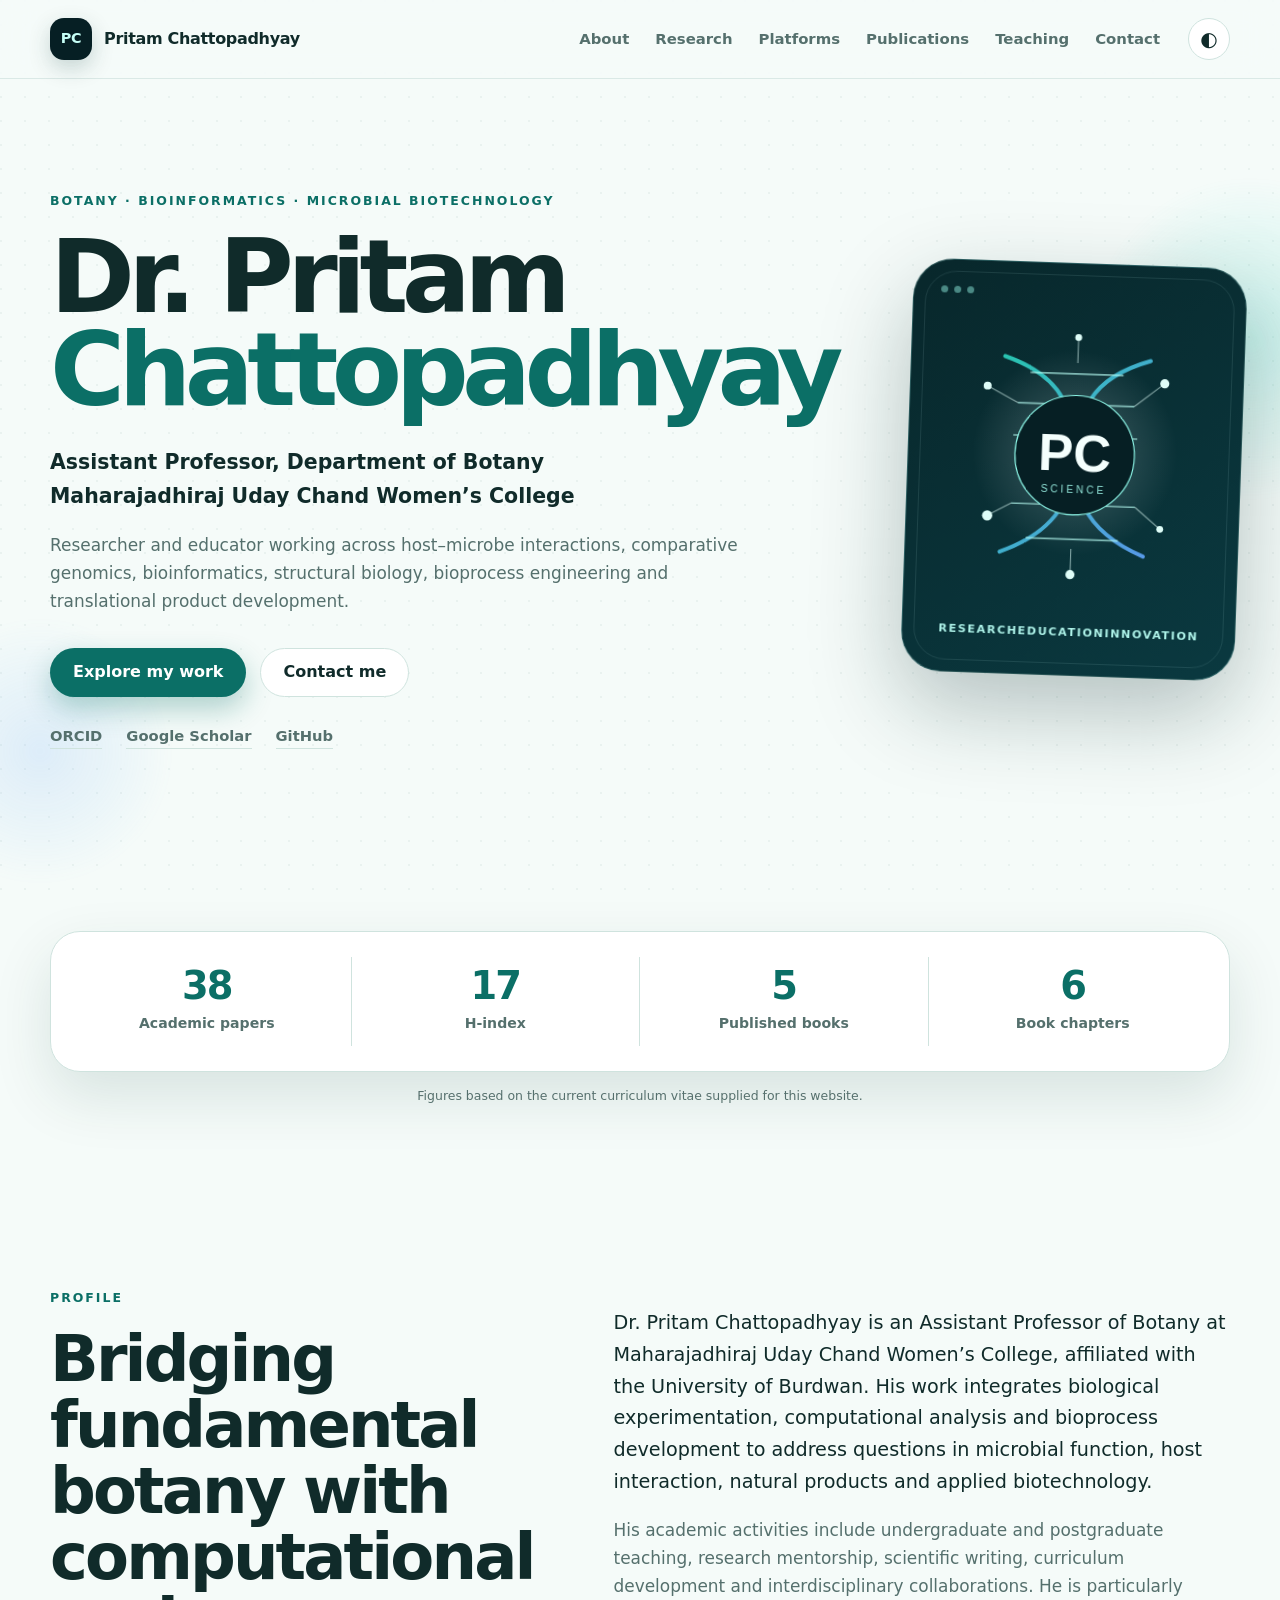
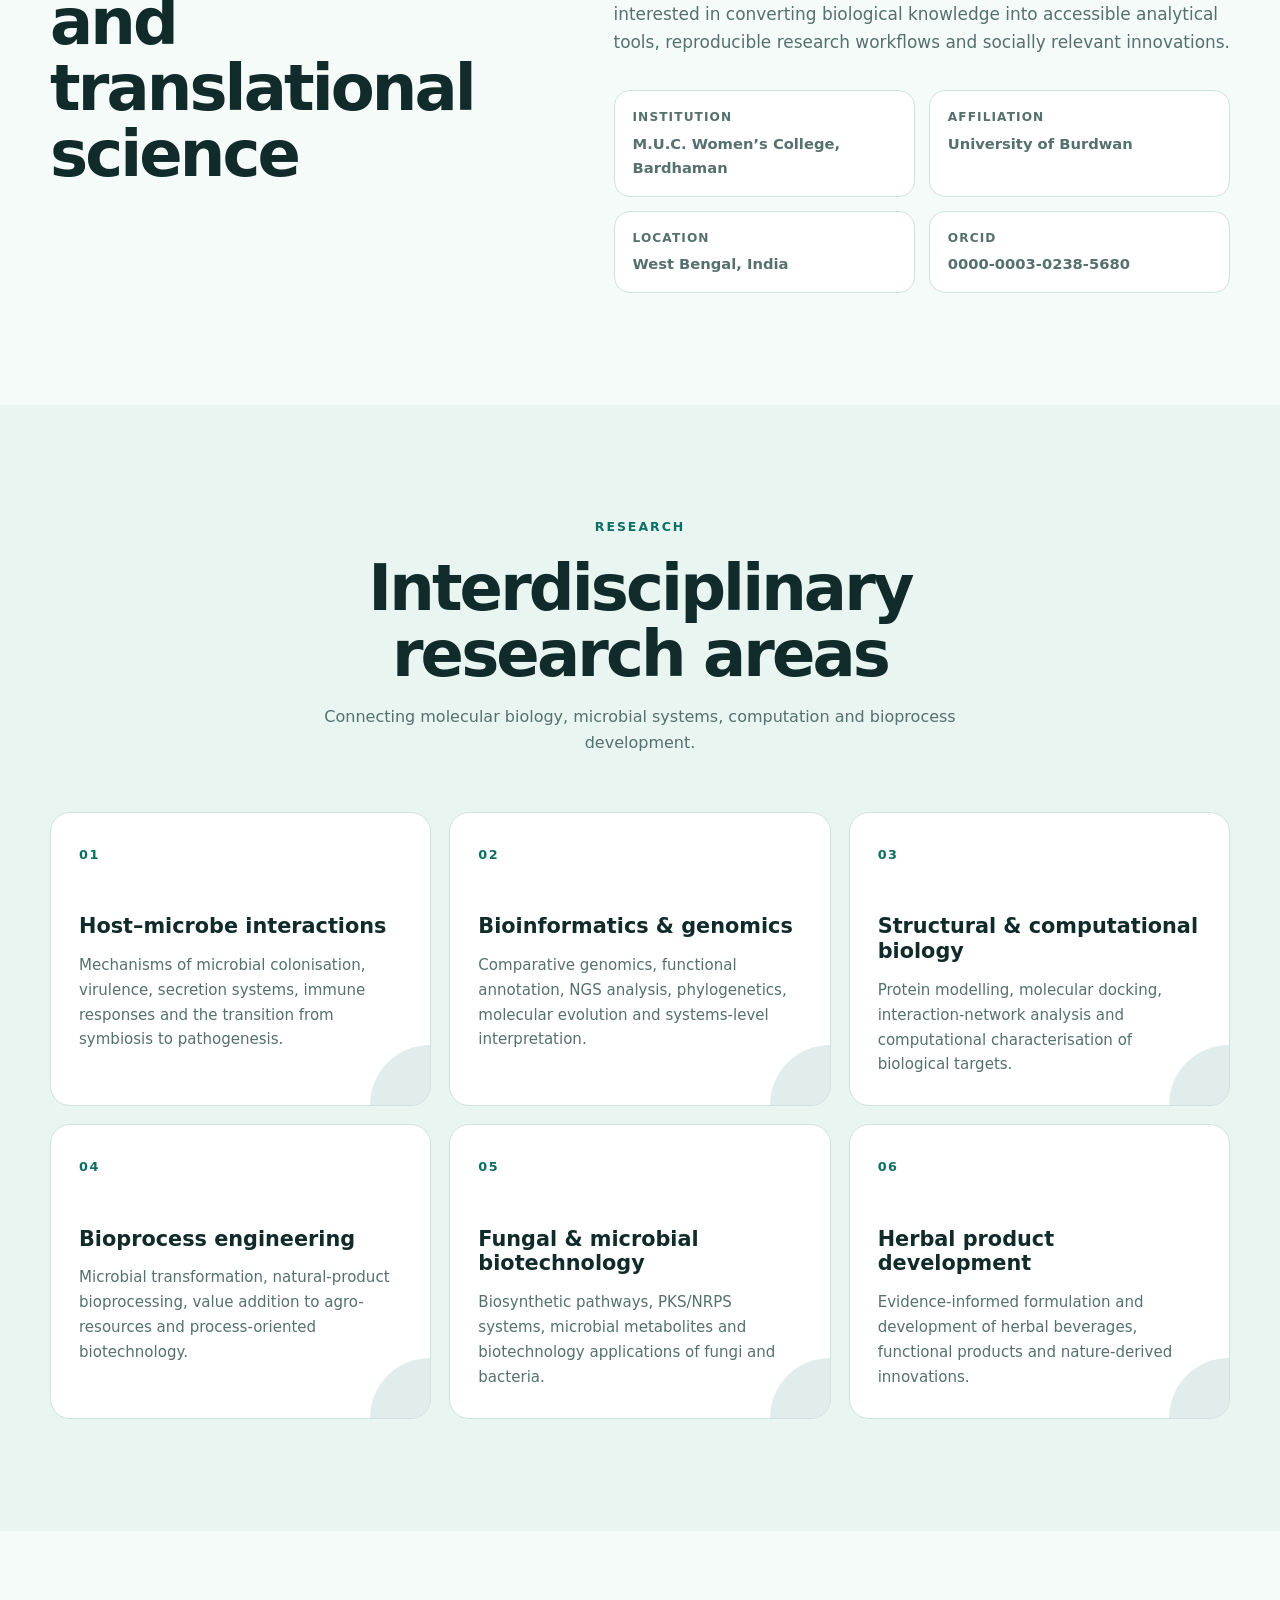
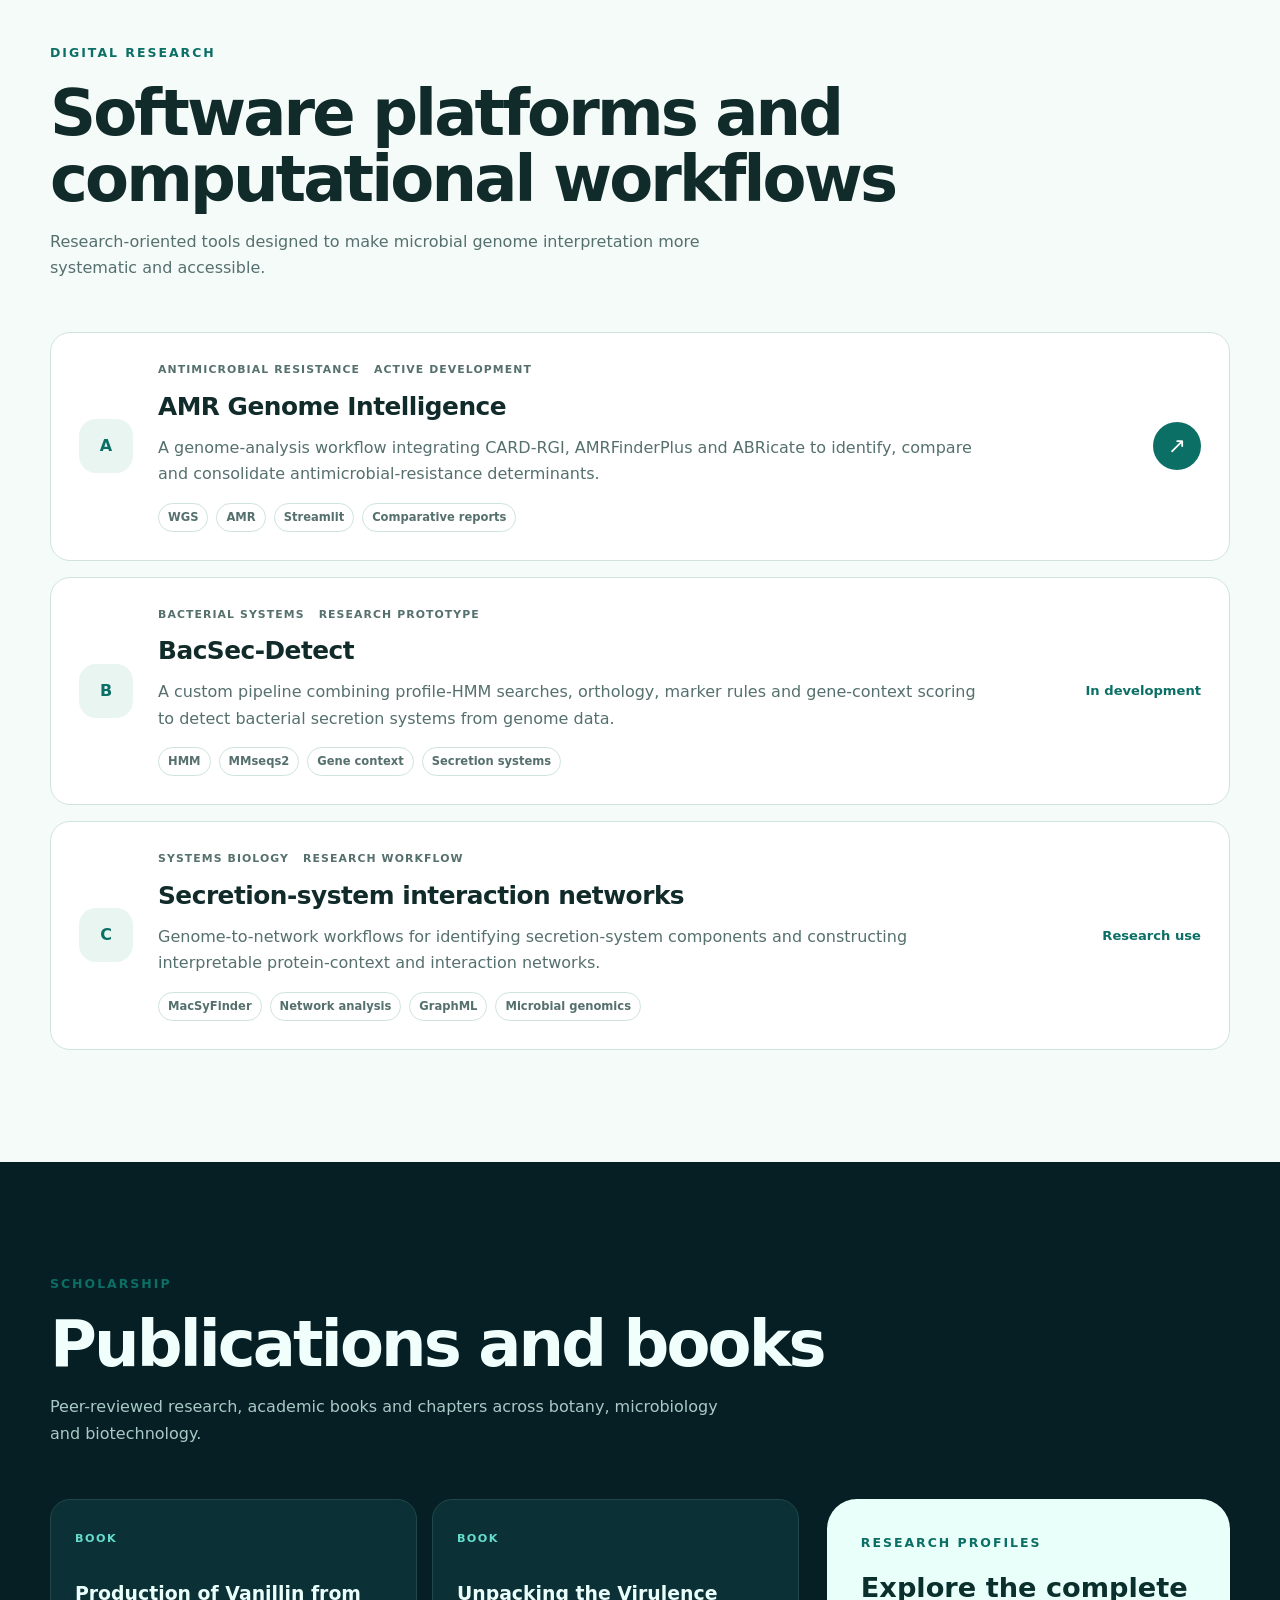
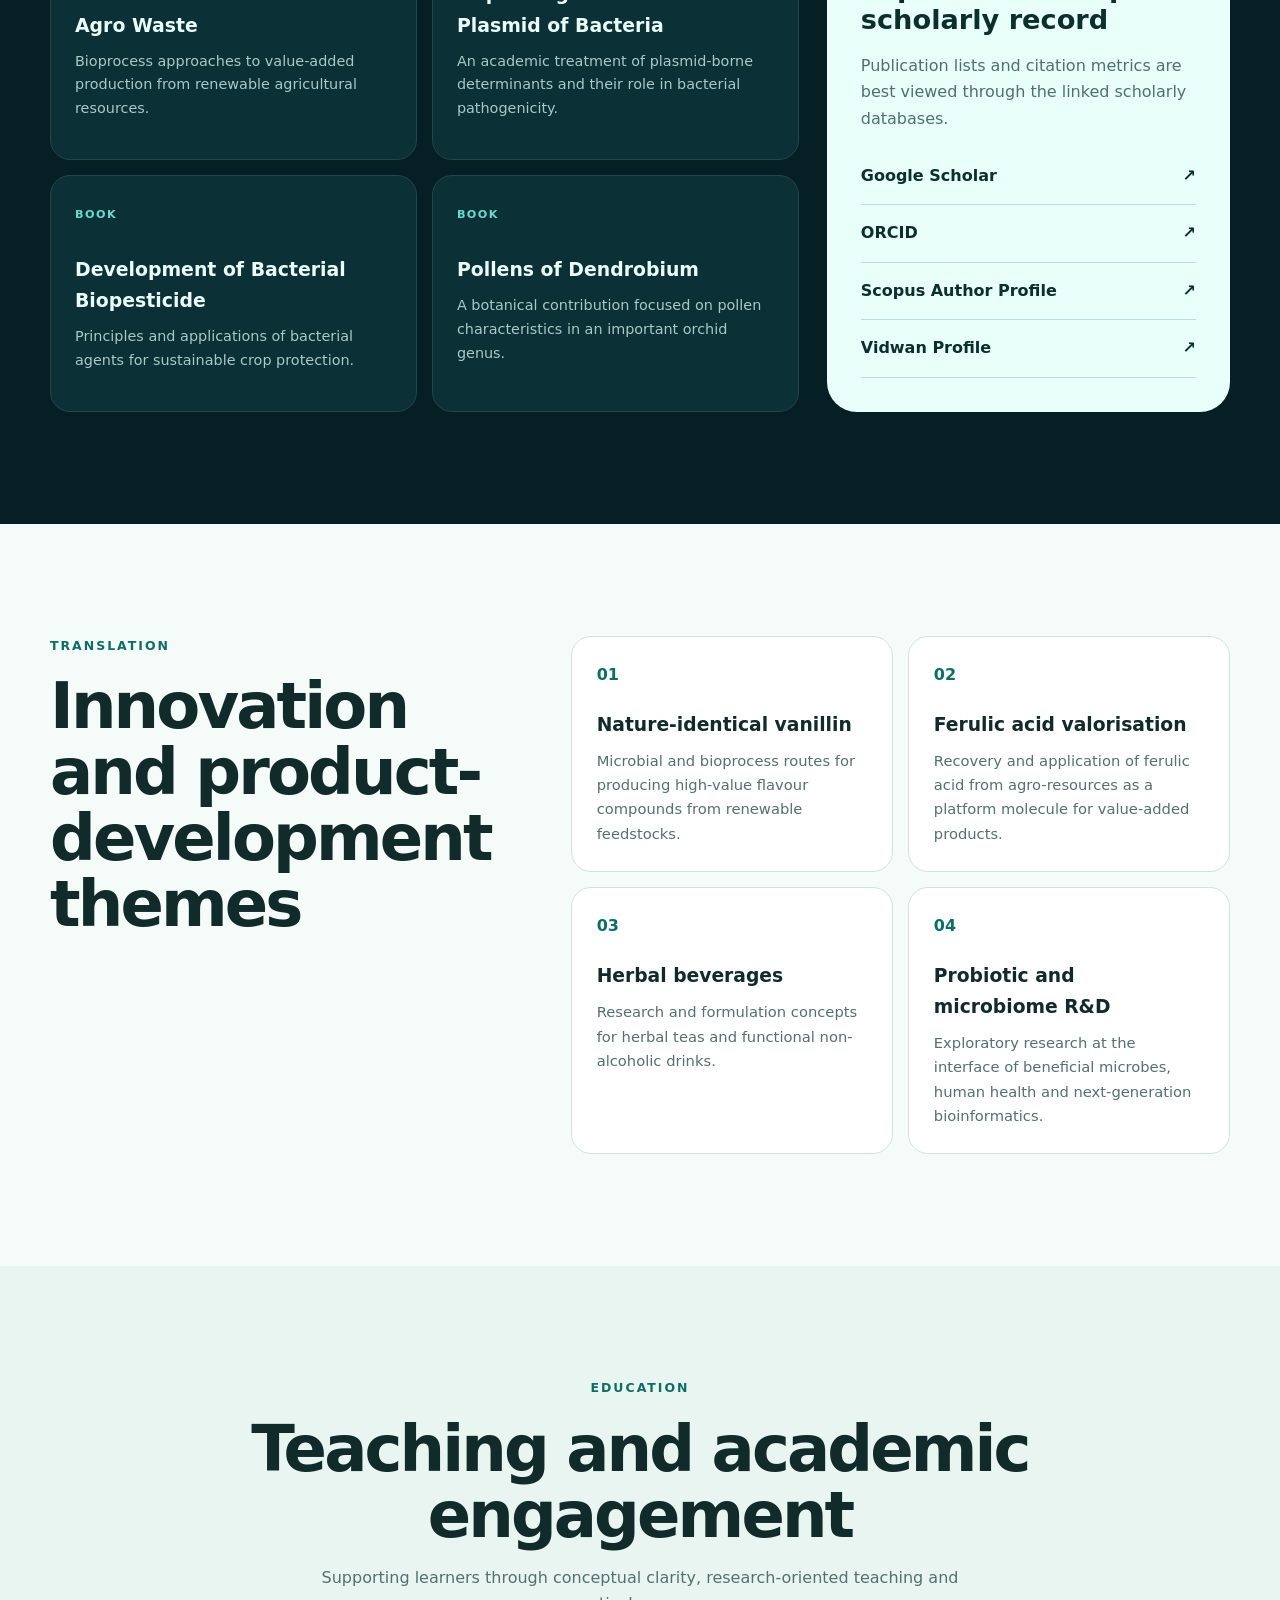
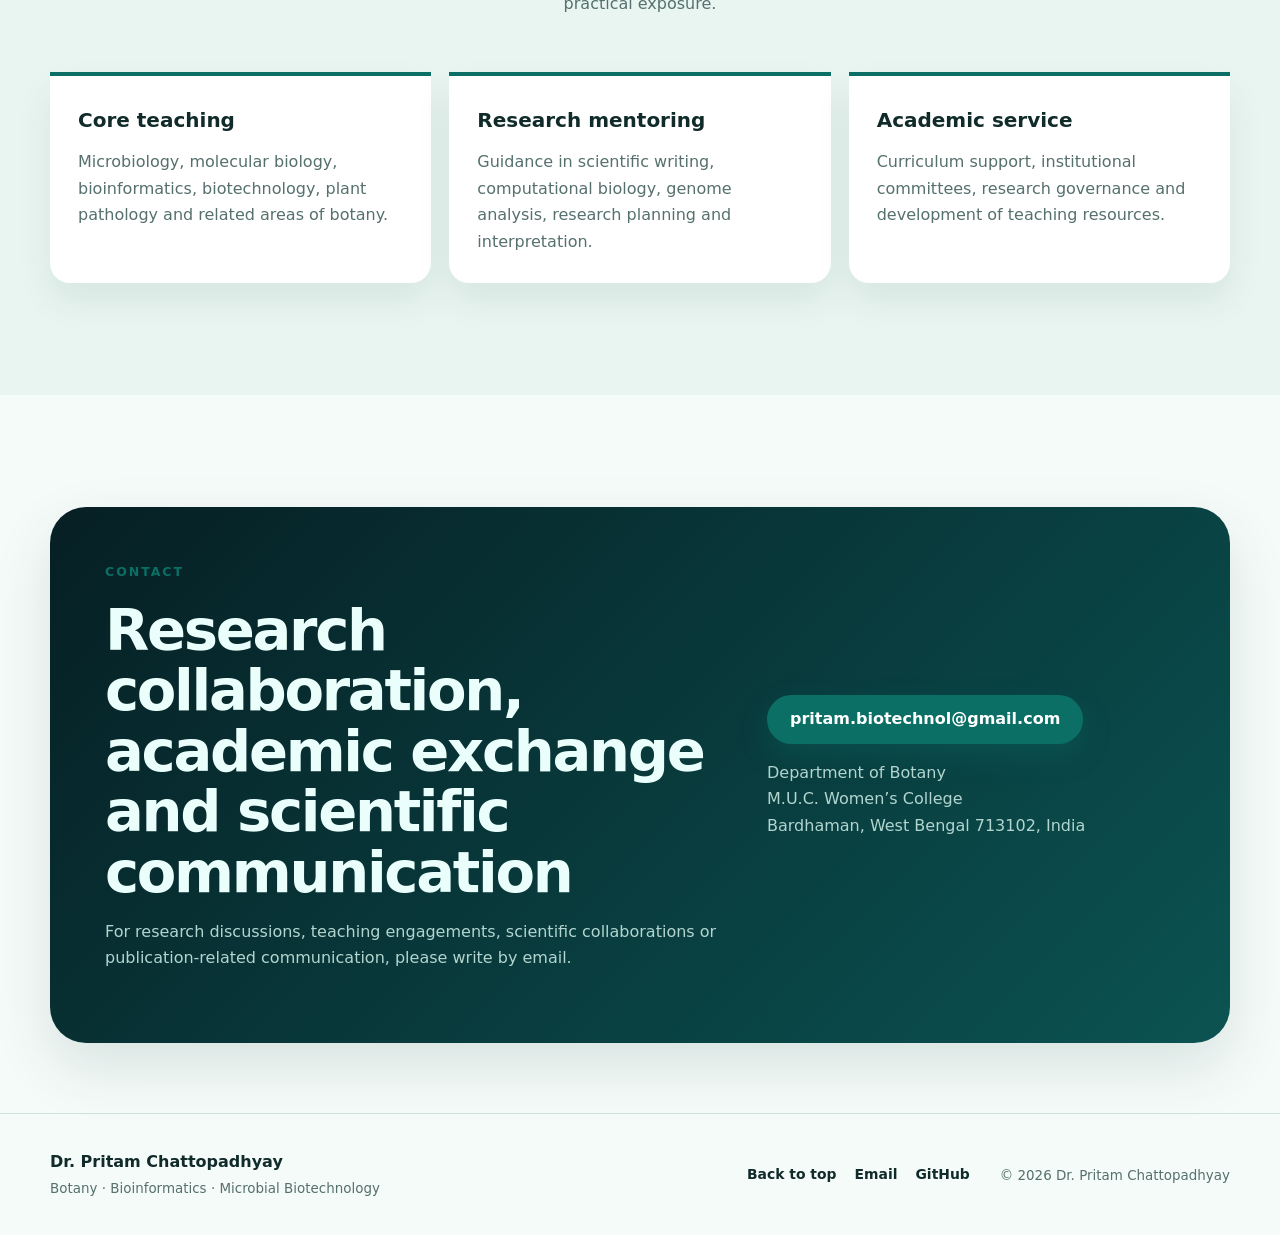
==== index.html @ 8f5eaab5 "Publish personal academic website" ====
<!DOCTYPE html>
<html lang="en">
<head>
  <meta charset="UTF-8">
  <meta name="viewport" content="width=device-width, initial-scale=1.0">
  <meta name="theme-color" content="#0b3d3a">
  <meta name="description" content="Academic portfolio of Dr. Pritam Chattopadhyay, Assistant Professor of Botany, researcher in bioinformatics, microbial biotechnology, host–microbe interactions and bioprocess development.">
  <meta name="keywords" content="Pritam Chattopadhyay, Botany, Bioinformatics, Microbial Biotechnology, Host Microbe Interaction, Bioprocess Engineering, MUC Women's College, University of Burdwan">
  <meta name="author" content="Dr. Pritam Chattopadhyay">
  <meta property="og:title" content="Dr. Pritam Chattopadhyay | Academic Portfolio">
  <meta property="og:description" content="Research, publications, teaching, software platforms and translational innovation.">
  <meta property="og:type" content="website">
  <meta property="og:url" content="https://pritamy2k.github.io/Chattopadhyay.github.io/">
  <meta property="og:image" content="https://pritamy2k.github.io/Chattopadhyay.github.io/assets/social-preview.svg">
  <meta name="twitter:card" content="summary_large_image">
  <link rel="canonical" href="https://pritamy2k.github.io/Chattopadhyay.github.io/">
  <link rel="icon" href="assets/favicon.svg" type="image/svg+xml">
  <link rel="manifest" href="site.webmanifest">
  <link rel="stylesheet" href="assets/style.css">
  <title>Dr. Pritam Chattopadhyay | Academic Portfolio</title>

  <script type="application/ld+json">
  {
    "@context": "https://schema.org",
    "@type": "Person",
    "name": "Dr. Pritam Chattopadhyay",
    "jobTitle": "Assistant Professor of Botany",
    "affiliation": {
      "@type": "CollegeOrUniversity",
      "name": "Maharajadhiraj Uday Chand Women's College",
      "address": {
        "@type": "PostalAddress",
        "addressLocality": "Bardhaman",
        "addressRegion": "West Bengal",
        "postalCode": "713102",
        "addressCountry": "IN"
      }
    },
    "email": "mailto:pritam.biotechnol@gmail.com",
    "url": "https://pritamy2k.github.io/Chattopadhyay.github.io/",
    "sameAs": [
      "https://orcid.org/0000-0003-0238-5680",
      "https://scholar.google.com/citations?user=QbffhDwAAAAJ",
      "https://github.com/PritamY2K"
    ],
    "knowsAbout": [
      "Bioinformatics",
      "Microbial biotechnology",
      "Host–microbe interactions",
      "Bioprocess engineering",
      "Comparative genomics",
      "Structural biology",
      "Herbal product development"
    ]
  }
  </script>
</head>
<body>
  <a class="skip-link" href="#main-content">Skip to content</a>

  <header class="site-header" id="top">
    <div class="container nav-wrap">
      <a class="brand" href="#top" aria-label="Home">
        <span class="brand-mark" aria-hidden="true">PC</span>
        <span class="brand-text">Pritam Chattopadhyay</span>
      </a>

      <button class="menu-toggle" type="button" aria-label="Open navigation" aria-expanded="false" aria-controls="primary-nav">
        <span></span><span></span><span></span>
      </button>

      <nav id="primary-nav" class="primary-nav" aria-label="Primary navigation">
        <a href="#about">About</a>
        <a href="#research">Research</a>
        <a href="#platforms">Platforms</a>
        <a href="#publications">Publications</a>
        <a href="#teaching">Teaching</a>
        <a href="#contact">Contact</a>
      </nav>

      <button class="theme-toggle" type="button" aria-label="Switch colour theme" title="Switch colour theme">
        <span aria-hidden="true">◐</span>
      </button>
    </div>
  </header>

  <main id="main-content">
    <section class="hero section">
      <div class="hero-orb orb-one" aria-hidden="true"></div>
      <div class="hero-orb orb-two" aria-hidden="true"></div>
      <div class="container hero-grid">
        <div class="hero-copy reveal">
          <p class="eyebrow">Botany · Bioinformatics · Microbial Biotechnology</p>
          <h1>Dr. Pritam<br><span>Chattopadhyay</span></h1>
          <p class="hero-role">Assistant Professor, Department of Botany<br>Maharajadhiraj Uday Chand Women’s College</p>
          <p class="hero-summary">Researcher and educator working across host–microbe interactions, comparative genomics, bioinformatics, structural biology, bioprocess engineering and translational product development.</p>
          <div class="hero-actions">
            <a class="button button-primary" href="#research">Explore my work</a>
            <a class="button button-secondary" href="mailto:pritam.biotechnol@gmail.com">Contact me</a>
          </div>
          <div class="profile-links" aria-label="Professional profiles">
            <a href="https://orcid.org/0000-0003-0238-5680" target="_blank" rel="noopener noreferrer">ORCID</a>
            <a href="https://scholar.google.com/citations?user=QbffhDwAAAAJ" target="_blank" rel="noopener noreferrer">Google Scholar</a>
            <a href="https://github.com/PritamY2K" target="_blank" rel="noopener noreferrer">GitHub</a>
          </div>
        </div>

        <div class="hero-visual reveal" aria-label="Scientific profile illustration">
          <div class="portrait-card">
            <div class="portrait-topline"><span></span><span></span><span></span></div>
            <svg class="science-portrait" viewBox="0 0 520 560" role="img" aria-labelledby="portrait-title portrait-desc">
              <title id="portrait-title">PC scientific monogram</title>
              <desc id="portrait-desc">An abstract DNA and network illustration surrounding the initials PC.</desc>
              <defs>
                <linearGradient id="g1" x1="0" y1="0" x2="1" y2="1">
                  <stop offset="0%" stop-color="#2dd4bf"/>
                  <stop offset="100%" stop-color="#60a5fa"/>
                </linearGradient>
                <radialGradient id="g2">
                  <stop offset="0%" stop-color="#ffffff" stop-opacity="0.24"/>
                  <stop offset="100%" stop-color="#ffffff" stop-opacity="0"/>
                </radialGradient>
              </defs>
              <circle cx="260" cy="260" r="180" fill="url(#g2)"/>
              <g fill="none" stroke="url(#g1)" stroke-width="7" stroke-linecap="round" opacity="0.9">
                <path d="M132 94 C360 166 154 346 386 438"/>
                <path d="M388 94 C160 166 366 346 134 438"/>
              </g>
              <g stroke="#b9fff5" stroke-width="3" opacity="0.65">
                <line x1="178" y1="121" x2="341" y2="121"/>
                <line x1="157" y1="175" x2="362" y2="175"/>
                <line x1="151" y1="232" x2="369" y2="232"/>
                <line x1="164" y1="292" x2="356" y2="292"/>
                <line x1="151" y1="352" x2="369" y2="352"/>
                <line x1="179" y1="412" x2="341" y2="412"/>
              </g>
              <g fill="#dffdf8">
                <circle cx="103" cy="147" r="7"/><circle cx="414" cy="133" r="8"/>
                <circle cx="110" cy="375" r="9"/><circle cx="414" cy="389" r="6"/>
                <circle cx="260" cy="57" r="6"/><circle cx="259" cy="474" r="8"/>
              </g>
              <g stroke="#dffdf8" stroke-width="2" opacity="0.55">
                <line x1="103" y1="147" x2="157" y2="175"/><line x1="414" y1="133" x2="362" y2="175"/>
                <line x1="110" y1="375" x2="151" y2="352"/><line x1="414" y1="389" x2="369" y2="352"/>
                <line x1="260" y1="57" x2="260" y2="102"/><line x1="259" y1="474" x2="259" y2="429"/>
              </g>
              <circle cx="260" cy="264" r="105" fill="#061f24" stroke="#8df7e8" stroke-width="2"/>
              <text x="260" y="291" text-anchor="middle" fill="#f4fffd" font-size="92" font-weight="800" font-family="Arial, sans-serif">PC</text>
              <text x="260" y="331" text-anchor="middle" fill="#95e9dd" font-size="18" letter-spacing="5" font-family="Arial, sans-serif">SCIENCE</text>
            </svg>
            <div class="portrait-caption">
              <span>Research</span><span>Education</span><span>Innovation</span>
            </div>
          </div>
        </div>
      </div>
    </section>

    <section class="metrics section-compact" aria-label="Academic metrics">
      <div class="container metrics-grid reveal">
        <article><strong>38</strong><span>Academic papers</span></article>
        <article><strong>17</strong><span>H-index</span></article>
        <article><strong>5</strong><span>Published books</span></article>
        <article><strong>6</strong><span>Book chapters</span></article>
      </div>
      <p class="metrics-note">Figures based on the current curriculum vitae supplied for this website.</p>
    </section>

    <section id="about" class="section">
      <div class="container split-layout">
        <div class="section-heading reveal">
          <p class="eyebrow">Profile</p>
          <h2>Bridging fundamental botany with computational and translational science</h2>
        </div>
        <div class="prose reveal">
          <p>Dr. Pritam Chattopadhyay is an Assistant Professor of Botany at Maharajadhiraj Uday Chand Women’s College, affiliated with the University of Burdwan. His work integrates biological experimentation, computational analysis and bioprocess development to address questions in microbial function, host interaction, natural products and applied biotechnology.</p>
          <p>His academic activities include undergraduate and postgraduate teaching, research mentorship, scientific writing, curriculum development and interdisciplinary collaborations. He is particularly interested in converting biological knowledge into accessible analytical tools, reproducible research workflows and socially relevant innovations.</p>
          <div class="identity-list">
            <div><span>Institution</span><strong>M.U.C. Women’s College, Bardhaman</strong></div>
            <div><span>Affiliation</span><strong>University of Burdwan</strong></div>
            <div><span>Location</span><strong>West Bengal, India</strong></div>
            <div><span>ORCID</span><strong>0000-0003-0238-5680</strong></div>
          </div>
        </div>
      </div>
    </section>

    <section id="research" class="section section-tinted">
      <div class="container">
        <div class="section-heading centered reveal">
          <p class="eyebrow">Research</p>
          <h2>Interdisciplinary research areas</h2>
          <p>Connecting molecular biology, microbial systems, computation and bioprocess development.</p>
        </div>
        <div class="card-grid research-grid">
          <article class="feature-card reveal">
            <span class="card-number">01</span>
            <h3>Host–microbe interactions</h3>
            <p>Mechanisms of microbial colonisation, virulence, secretion systems, immune responses and the transition from symbiosis to pathogenesis.</p>
          </article>
          <article class="feature-card reveal">
            <span class="card-number">02</span>
            <h3>Bioinformatics & genomics</h3>
            <p>Comparative genomics, functional annotation, NGS analysis, phylogenetics, molecular evolution and systems-level interpretation.</p>
          </article>
          <article class="feature-card reveal">
            <span class="card-number">03</span>
            <h3>Structural & computational biology</h3>
            <p>Protein modelling, molecular docking, interaction-network analysis and computational characterisation of biological targets.</p>
          </article>
          <article class="feature-card reveal">
            <span class="card-number">04</span>
            <h3>Bioprocess engineering</h3>
            <p>Microbial transformation, natural-product bioprocessing, value addition to agro-resources and process-oriented biotechnology.</p>
          </article>
          <article class="feature-card reveal">
            <span class="card-number">05</span>
            <h3>Fungal & microbial biotechnology</h3>
            <p>Biosynthetic pathways, PKS/NRPS systems, microbial metabolites and biotechnology applications of fungi and bacteria.</p>
          </article>
          <article class="feature-card reveal">
            <span class="card-number">06</span>
            <h3>Herbal product development</h3>
            <p>Evidence-informed formulation and development of herbal beverages, functional products and nature-derived innovations.</p>
          </article>
        </div>
      </div>
    </section>

    <section id="platforms" class="section">
      <div class="container">
        <div class="section-heading reveal">
          <p class="eyebrow">Digital research</p>
          <h2>Software platforms and computational workflows</h2>
          <p>Research-oriented tools designed to make microbial genome interpretation more systematic and accessible.</p>
        </div>
        <div class="project-list">
          <article class="project-card reveal">
            <div class="project-index">A</div>
            <div>
              <div class="project-meta"><span>Antimicrobial resistance</span><span>Active development</span></div>
              <h3>AMR Genome Intelligence</h3>
              <p>A genome-analysis workflow integrating CARD-RGI, AMRFinderPlus and ABRicate to identify, compare and consolidate antimicrobial-resistance determinants.</p>
              <div class="tag-row"><span>WGS</span><span>AMR</span><span>Streamlit</span><span>Comparative reports</span></div>
            </div>
            <a class="project-link" href="https://github.com/PritamY2K/AMR_Genome_Intelligence_App" target="_blank" rel="noopener noreferrer" aria-label="View AMR Genome Intelligence on GitHub">↗</a>
          </article>
          <article class="project-card reveal">
            <div class="project-index">B</div>
            <div>
              <div class="project-meta"><span>Bacterial systems</span><span>Research prototype</span></div>
              <h3>BacSec-Detect</h3>
              <p>A custom pipeline combining profile-HMM searches, orthology, marker rules and gene-context scoring to detect bacterial secretion systems from genome data.</p>
              <div class="tag-row"><span>HMM</span><span>MMseqs2</span><span>Gene context</span><span>Secretion systems</span></div>
            </div>
            <span class="project-status">In development</span>
          </article>
          <article class="project-card reveal">
            <div class="project-index">C</div>
            <div>
              <div class="project-meta"><span>Systems biology</span><span>Research workflow</span></div>
              <h3>Secretion-system interaction networks</h3>
              <p>Genome-to-network workflows for identifying secretion-system components and constructing interpretable protein-context and interaction networks.</p>
              <div class="tag-row"><span>MacSyFinder</span><span>Network analysis</span><span>GraphML</span><span>Microbial genomics</span></div>
            </div>
            <span class="project-status">Research use</span>
          </article>
        </div>
      </div>
    </section>

    <section id="publications" class="section section-dark">
      <div class="container">
        <div class="section-heading light reveal">
          <p class="eyebrow">Scholarship</p>
          <h2>Publications and books</h2>
          <p>Peer-reviewed research, academic books and chapters across botany, microbiology and biotechnology.</p>
        </div>
        <div class="publication-layout">
          <div class="book-list reveal">
            <article>
              <span>Book</span>
              <h3>Production of Vanillin from Agro Waste</h3>
              <p>Bioprocess approaches to value-added production from renewable agricultural resources.</p>
            </article>
            <article>
              <span>Book</span>
              <h3>Unpacking the Virulence Plasmid of Bacteria</h3>
              <p>An academic treatment of plasmid-borne determinants and their role in bacterial pathogenicity.</p>
            </article>
            <article>
              <span>Book</span>
              <h3>Development of Bacterial Biopesticide</h3>
              <p>Principles and applications of bacterial agents for sustainable crop protection.</p>
            </article>
            <article>
              <span>Book</span>
              <h3>Pollens of Dendrobium</h3>
              <p>A botanical contribution focused on pollen characteristics in an important orchid genus.</p>
            </article>
          </div>
          <aside class="scholar-panel reveal">
            <p class="eyebrow">Research profiles</p>
            <h3>Explore the complete scholarly record</h3>
            <p>Publication lists and citation metrics are best viewed through the linked scholarly databases.</p>
            <a href="https://scholar.google.com/citations?user=QbffhDwAAAAJ" target="_blank" rel="noopener noreferrer">Google Scholar <span>↗</span></a>
            <a href="https://orcid.org/0000-0003-0238-5680" target="_blank" rel="noopener noreferrer">ORCID <span>↗</span></a>
            <a href="https://www.scopus.com/authid/detail.uri?authorId=24823937000" target="_blank" rel="noopener noreferrer">Scopus Author Profile <span>↗</span></a>
            <a href="https://vidwan.inflibnet.ac.in/profile/196600" target="_blank" rel="noopener noreferrer">Vidwan Profile <span>↗</span></a>
          </aside>
        </div>
      </div>
    </section>

    <section id="innovation" class="section">
      <div class="container split-layout">
        <div class="section-heading reveal">
          <p class="eyebrow">Translation</p>
          <h2>Innovation and product-development themes</h2>
        </div>
        <div class="innovation-grid reveal">
          <article><span>01</span><h3>Nature-identical vanillin</h3><p>Microbial and bioprocess routes for producing high-value flavour compounds from renewable feedstocks.</p></article>
          <article><span>02</span><h3>Ferulic acid valorisation</h3><p>Recovery and application of ferulic acid from agro-resources as a platform molecule for value-added products.</p></article>
          <article><span>03</span><h3>Herbal beverages</h3><p>Research and formulation concepts for herbal teas and functional non-alcoholic drinks.</p></article>
          <article><span>04</span><h3>Probiotic and microbiome R&D</h3><p>Exploratory research at the interface of beneficial microbes, human health and next-generation bioinformatics.</p></article>
        </div>
      </div>
    </section>

    <section id="teaching" class="section section-tinted">
      <div class="container">
        <div class="section-heading centered reveal">
          <p class="eyebrow">Education</p>
          <h2>Teaching and academic engagement</h2>
          <p>Supporting learners through conceptual clarity, research-oriented teaching and practical exposure.</p>
        </div>
        <div class="teaching-grid">
          <article class="teaching-card reveal"><h3>Core teaching</h3><p>Microbiology, molecular biology, bioinformatics, biotechnology, plant pathology and related areas of botany.</p></article>
          <article class="teaching-card reveal"><h3>Research mentoring</h3><p>Guidance in scientific writing, computational biology, genome analysis, research planning and interpretation.</p></article>
          <article class="teaching-card reveal"><h3>Academic service</h3><p>Curriculum support, institutional committees, research governance and development of teaching resources.</p></article>
        </div>
      </div>
    </section>

    <section id="contact" class="section contact-section">
      <div class="container contact-card reveal">
        <div>
          <p class="eyebrow">Contact</p>
          <h2>Research collaboration, academic exchange and scientific communication</h2>
          <p>For research discussions, teaching engagements, scientific collaborations or publication-related communication, please write by email.</p>
        </div>
        <div class="contact-actions">
          <a class="button button-primary" href="mailto:pritam.biotechnol@gmail.com">pritam.biotechnol@gmail.com</a>
          <p>Department of Botany<br>M.U.C. Women’s College<br>Bardhaman, West Bengal 713102, India</p>
        </div>
      </div>
    </section>
  </main>

  <footer class="site-footer">
    <div class="container footer-grid">
      <div>
        <strong>Dr. Pritam Chattopadhyay</strong>
        <p>Botany · Bioinformatics · Microbial Biotechnology</p>
      </div>
      <div class="footer-links">
        <a href="#top">Back to top</a>
        <a href="mailto:pritam.biotechnol@gmail.com">Email</a>
        <a href="https://github.com/PritamY2K" target="_blank" rel="noopener noreferrer">GitHub</a>
      </div>
      <p class="copyright">© <span id="current-year"></span> Dr. Pritam Chattopadhyay</p>
    </div>
  </footer>

  <noscript><p class="noscript">This website works without JavaScript, but navigation and theme controls are enhanced when JavaScript is enabled.</p></noscript>
  <script src="assets/script.js" defer></script>
</body>
</html>
---- assets/style.css ----
:root {
  --bg: #f5fbf9;
  --surface: #ffffff;
  --surface-2: #e9f5f1;
  --ink: #102b2a;
  --muted: #55706d;
  --line: #cfe3de;
  --primary: #0b6f66;
  --primary-dark: #064a45;
  --accent: #1e79a8;
  --dark: #061f24;
  --dark-2: #0b3036;
  --light-ink: #eafffb;
  --shadow: 0 24px 60px rgba(6, 55, 53, 0.12);
  --radius-lg: 30px;
  --radius-md: 20px;
  --container: 1180px;
}

[data-theme="dark"] {
  --bg: #07191c;
  --surface: #0c2427;
  --surface-2: #103034;
  --ink: #e9fffb;
  --muted: #a9c7c2;
  --line: #21484a;
  --primary: #55d7c7;
  --primary-dark: #8feade;
  --accent: #6bb6e1;
  --shadow: 0 24px 60px rgba(0, 0, 0, 0.3);
}

* { box-sizing: border-box; }
html { scroll-behavior: smooth; scroll-padding-top: 90px; }
body {
  margin: 0;
  background: var(--bg);
  color: var(--ink);
  font-family: Inter, ui-sans-serif, system-ui, -apple-system, BlinkMacSystemFont, "Segoe UI", sans-serif;
  line-height: 1.65;
  overflow-x: hidden;
}
body::before {
  content: "";
  position: fixed;
  inset: 0;
  pointer-events: none;
  opacity: 0.45;
  background-image: radial-gradient(circle at 1px 1px, rgba(34, 92, 87, 0.12) 1px, transparent 0);
  background-size: 24px 24px;
  z-index: -2;
}
img, svg { max-width: 100%; display: block; }
a { color: inherit; text-decoration: none; }
button, input, textarea { font: inherit; }
.container { width: min(calc(100% - 40px), var(--container)); margin-inline: auto; }
.section { padding: 112px 0; position: relative; }
.section-compact { padding: 30px 0 70px; }
.section-tinted { background: var(--surface-2); }
.section-dark { background: var(--dark); color: var(--light-ink); }
.skip-link { position: fixed; left: 20px; top: -60px; z-index: 1000; background: #fff; color: #000; padding: 10px 16px; border-radius: 8px; }
.skip-link:focus { top: 10px; }

.site-header {
  position: sticky;
  top: 0;
  z-index: 100;
  background: color-mix(in srgb, var(--bg) 84%, transparent);
  border-bottom: 1px solid color-mix(in srgb, var(--line) 70%, transparent);
  backdrop-filter: blur(18px);
}
.nav-wrap { height: 78px; display: flex; align-items: center; gap: 28px; }
.brand { display: inline-flex; align-items: center; gap: 12px; font-weight: 800; letter-spacing: -0.02em; }
.brand-mark { width: 42px; height: 42px; border-radius: 14px; display: grid; place-items: center; background: var(--dark); color: #c6fff7; box-shadow: 0 8px 22px rgba(6, 55, 53, 0.2); font-size: 0.9rem; }
.brand-text { white-space: nowrap; }
.primary-nav { margin-left: auto; display: flex; align-items: center; gap: 26px; }
.primary-nav a { color: var(--muted); font-size: 0.93rem; font-weight: 700; transition: color 0.2s ease; }
.primary-nav a:hover, .primary-nav a:focus-visible { color: var(--primary); }
.theme-toggle, .menu-toggle { border: 1px solid var(--line); background: var(--surface); color: var(--ink); cursor: pointer; }
.theme-toggle { width: 42px; height: 42px; border-radius: 50%; display: grid; place-items: center; font-size: 1.25rem; }
.menu-toggle { display: none; width: 44px; height: 42px; border-radius: 12px; padding: 10px; margin-left: auto; }
.menu-toggle span { display: block; height: 2px; margin: 4px 0; background: currentColor; }

.hero { min-height: calc(100vh - 78px); display: grid; align-items: center; padding-top: 72px; }
.hero-grid { display: grid; grid-template-columns: 1.15fr 0.85fr; gap: 70px; align-items: center; }
.eyebrow { margin: 0 0 18px; color: var(--primary); text-transform: uppercase; letter-spacing: 0.16em; font-size: 0.78rem; font-weight: 850; }
.hero h1 { margin: 0; font-size: clamp(3.5rem, 8vw, 7rem); line-height: 0.91; letter-spacing: -0.065em; max-width: 900px; }
.hero h1 span { color: var(--primary); }
.hero-role { font-size: clamp(1.05rem, 2vw, 1.28rem); font-weight: 750; margin: 30px 0 18px; }
.hero-summary { color: var(--muted); max-width: 710px; font-size: 1.06rem; }
.hero-actions { display: flex; flex-wrap: wrap; gap: 14px; margin: 32px 0 27px; }
.button { min-height: 49px; display: inline-flex; align-items: center; justify-content: center; padding: 0 22px; border-radius: 999px; font-weight: 800; border: 1px solid transparent; transition: transform 0.2s ease, box-shadow 0.2s ease, background 0.2s ease; }
.button:hover { transform: translateY(-2px); }
.button-primary { background: var(--primary); color: #fff; box-shadow: 0 12px 28px color-mix(in srgb, var(--primary) 30%, transparent); }
[data-theme="dark"] .button-primary { color: #062220; }
.button-secondary { border-color: var(--line); background: var(--surface); }
.profile-links { display: flex; gap: 24px; flex-wrap: wrap; }
.profile-links a { color: var(--muted); font-weight: 750; font-size: 0.92rem; border-bottom: 1px solid var(--line); }
.profile-links a:hover { color: var(--primary); }
.hero-orb { position: absolute; border-radius: 50%; filter: blur(3px); pointer-events: none; z-index: -1; }
.orb-one { width: 340px; height: 340px; right: -140px; top: 90px; background: radial-gradient(circle, rgba(45, 212, 191, 0.22), transparent 67%); }
.orb-two { width: 280px; height: 280px; left: -100px; bottom: 10px; background: radial-gradient(circle, rgba(96, 165, 250, 0.16), transparent 67%); }
.portrait-card { position: relative; background: linear-gradient(145deg, #08272b, #0a3940); border: 1px solid rgba(177, 255, 245, 0.2); border-radius: 40px; padding: 18px; box-shadow: 0 34px 90px rgba(6, 42, 44, 0.28); transform: rotate(2deg); }
.portrait-card::after { content: ""; position: absolute; inset: 11px; border: 1px solid rgba(201, 255, 247, 0.1); border-radius: 32px; pointer-events: none; }
.portrait-topline { display: flex; gap: 6px; padding: 8px 9px; }
.portrait-topline span { width: 7px; height: 7px; border-radius: 50%; background: #8ce9dc; opacity: 0.5; }
.science-portrait { width: 100%; aspect-ratio: 0.93; }
.portrait-caption { display: flex; justify-content: space-between; padding: 0 18px 15px; color: #aef3e9; font-size: 0.7rem; text-transform: uppercase; letter-spacing: 0.14em; font-weight: 700; }

.metrics-grid { background: var(--surface); border: 1px solid var(--line); box-shadow: var(--shadow); border-radius: var(--radius-lg); display: grid; grid-template-columns: repeat(4, 1fr); padding: 25px 12px; }
.metrics-grid article { display: grid; place-items: center; padding: 10px 20px; border-right: 1px solid var(--line); }
.metrics-grid article:last-child { border-right: none; }
.metrics-grid strong { font-size: 2.4rem; line-height: 1; letter-spacing: -0.05em; color: var(--primary); }
.metrics-grid span { margin-top: 7px; color: var(--muted); font-size: 0.88rem; font-weight: 700; text-align: center; }
.metrics-note { text-align: center; color: var(--muted); font-size: 0.78rem; margin: 14px 0 0; }

.split-layout { display: grid; grid-template-columns: 0.8fr 1.2fr; gap: 80px; align-items: start; }
.section-heading h2 { margin: 0; font-size: clamp(2.2rem, 5vw, 4.2rem); line-height: 1.03; letter-spacing: -0.045em; }
.section-heading > p:last-child { color: var(--muted); max-width: 680px; }
.section-heading.centered { text-align: center; max-width: 820px; margin: 0 auto 55px; }
.section-heading.centered > p:last-child { margin-inline: auto; }
.section-heading.light h2 { color: #f0fffc; }
.section-heading.light > p:last-child { color: #a9c9c6; }
.prose { color: var(--muted); font-size: 1.06rem; }
.prose p:first-child { color: var(--ink); font-size: 1.2rem; }
.identity-list { display: grid; grid-template-columns: repeat(2, minmax(0, 1fr)); gap: 14px; margin-top: 34px; }
.identity-list div { border: 1px solid var(--line); background: var(--surface); border-radius: 16px; padding: 16px 18px; }
.identity-list span { display: block; color: var(--muted); font-size: 0.76rem; text-transform: uppercase; letter-spacing: 0.09em; font-weight: 800; }
.identity-list strong { display: block; margin-top: 4px; font-size: 0.92rem; }

.card-grid { display: grid; grid-template-columns: repeat(3, 1fr); gap: 18px; }
.feature-card { background: var(--surface); border: 1px solid var(--line); border-radius: var(--radius-md); padding: 28px; min-height: 270px; position: relative; overflow: hidden; transition: transform 0.25s ease, box-shadow 0.25s ease; }
.feature-card:hover { transform: translateY(-6px); box-shadow: var(--shadow); }
.feature-card::after { content: ""; position: absolute; width: 120px; height: 120px; right: -60px; bottom: -60px; border-radius: 50%; background: color-mix(in srgb, var(--primary) 12%, transparent); }
.card-number { color: var(--primary); font-weight: 900; font-size: 0.8rem; letter-spacing: 0.12em; }
.feature-card h3 { font-size: 1.3rem; line-height: 1.2; margin: 47px 0 14px; }
.feature-card p { margin: 0; color: var(--muted); font-size: 0.94rem; }

.project-list { display: grid; gap: 16px; margin-top: 50px; }
.project-card { display: grid; grid-template-columns: auto 1fr auto; gap: 25px; align-items: center; border: 1px solid var(--line); background: var(--surface); border-radius: var(--radius-md); padding: 28px; transition: transform 0.2s ease, border-color 0.2s ease; }
.project-card:hover { transform: translateX(5px); border-color: var(--primary); }
.project-index { width: 54px; height: 54px; border-radius: 17px; display: grid; place-items: center; background: var(--surface-2); color: var(--primary); font-weight: 900; }
.project-meta { display: flex; gap: 14px; color: var(--muted); text-transform: uppercase; letter-spacing: 0.1em; font-size: 0.68rem; font-weight: 850; }
.project-card h3 { margin: 8px 0 7px; font-size: 1.55rem; letter-spacing: -0.02em; }
.project-card p { color: var(--muted); margin: 0; max-width: 820px; }
.tag-row { display: flex; gap: 8px; flex-wrap: wrap; margin-top: 15px; }
.tag-row span { border: 1px solid var(--line); padding: 4px 9px; border-radius: 999px; color: var(--muted); font-size: 0.72rem; font-weight: 750; }
.project-link { width: 48px; height: 48px; display: grid; place-items: center; border-radius: 50%; background: var(--primary); color: #fff; font-size: 1.35rem; }
.project-status { color: var(--primary); font-weight: 850; font-size: 0.82rem; white-space: nowrap; }

.publication-layout { display: grid; grid-template-columns: 1.3fr 0.7fr; gap: 28px; margin-top: 52px; }
.book-list { display: grid; grid-template-columns: repeat(2, 1fr); gap: 15px; }
.book-list article { border: 1px solid #21474a; background: var(--dark-2); border-radius: var(--radius-md); padding: 24px; }
.book-list span { color: #65ddcd; text-transform: uppercase; letter-spacing: 0.13em; font-size: 0.7rem; font-weight: 850; }
.book-list h3 { margin: 28px 0 9px; font-size: 1.18rem; }
.book-list p { margin: 0; color: #a9c9c6; font-size: 0.9rem; }
.scholar-panel { background: #e9fff9; color: #0a2f2d; border-radius: var(--radius-lg); padding: 34px; }
.scholar-panel h3 { font-size: 1.7rem; line-height: 1.2; margin: 0 0 12px; }
.scholar-panel > p:not(.eyebrow) { color: #4e716c; }
.scholar-panel a { display: flex; justify-content: space-between; padding: 15px 0; border-bottom: 1px solid #bcded7; font-weight: 800; }
.scholar-panel a:hover { color: #06766b; }

.innovation-grid { display: grid; grid-template-columns: repeat(2, 1fr); gap: 15px; }
.innovation-grid article { border: 1px solid var(--line); border-radius: var(--radius-md); padding: 25px; background: var(--surface); }
.innovation-grid span { color: var(--primary); font-weight: 900; }
.innovation-grid h3 { margin: 22px 0 8px; }
.innovation-grid p { color: var(--muted); margin: 0; font-size: 0.92rem; }

.teaching-grid { display: grid; grid-template-columns: repeat(3, 1fr); gap: 18px; }
.teaching-card { padding: 28px; border-top: 4px solid var(--primary); background: var(--surface); border-radius: 0 0 var(--radius-md) var(--radius-md); box-shadow: 0 18px 35px rgba(13, 58, 56, 0.08); }
.teaching-card h3 { margin: 0 0 12px; font-size: 1.25rem; }
.teaching-card p { color: var(--muted); margin: 0; }

.contact-section { padding-bottom: 70px; }
.contact-card { display: grid; grid-template-columns: 1.2fr 0.8fr; gap: 50px; align-items: center; padding: 55px; border-radius: 36px; background: linear-gradient(135deg, var(--dark), #0b5352); color: var(--light-ink); box-shadow: var(--shadow); }
.contact-card h2 { margin: 0; font-size: clamp(2rem, 4.5vw, 3.6rem); line-height: 1.05; letter-spacing: -0.04em; }
.contact-card > div > p:last-child, .contact-actions p { color: #b2d5d0; }
.contact-actions { text-align: left; }
.contact-actions .button { max-width: 100%; word-break: break-word; }

.site-footer { padding: 35px 0; border-top: 1px solid var(--line); }
.footer-grid { display: grid; grid-template-columns: 1fr auto auto; gap: 30px; align-items: center; }
.site-footer p { margin: 3px 0 0; color: var(--muted); font-size: 0.84rem; }
.footer-links { display: flex; gap: 18px; font-weight: 750; font-size: 0.87rem; }
.footer-links a:hover { color: var(--primary); }
.copyright { white-space: nowrap; }
.noscript { position: fixed; bottom: 0; inset-inline: 0; background: #fff3cd; color: #352a00; padding: 10px; text-align: center; margin: 0; z-index: 200; }

.reveal { opacity: 0; transform: translateY(18px); transition: opacity 0.65s ease, transform 0.65s ease; }
.reveal.visible { opacity: 1; transform: none; }

@media (max-width: 980px) {
  .primary-nav { position: fixed; top: 78px; left: 20px; right: 20px; display: none; flex-direction: column; align-items: stretch; padding: 20px; background: var(--surface); border: 1px solid var(--line); border-radius: 18px; box-shadow: var(--shadow); }
  .primary-nav.open { display: flex; }
  .menu-toggle { display: block; }
  .theme-toggle { margin-left: 0; }
  .hero-grid, .split-layout, .publication-layout, .contact-card { grid-template-columns: 1fr; }
  .hero { min-height: auto; }
  .hero-copy { order: 1; }
  .hero-visual { order: 2; max-width: 600px; margin-inline: auto; }
  .card-grid, .teaching-grid { grid-template-columns: repeat(2, 1fr); }
  .split-layout { gap: 42px; }
  .contact-actions { text-align: left; }
  .footer-grid { grid-template-columns: 1fr; }
}

@media (max-width: 680px) {
  .container { width: min(calc(100% - 26px), var(--container)); }
  .section { padding: 78px 0; }
  .brand-text { display: none; }
  .nav-wrap { gap: 12px; }
  .hero h1 { font-size: clamp(3.2rem, 19vw, 5.2rem); }
  .metrics-grid { grid-template-columns: repeat(2, 1fr); }
  .metrics-grid article:nth-child(2) { border-right: none; }
  .metrics-grid article:nth-child(-n+2) { border-bottom: 1px solid var(--line); }
  .card-grid, .book-list, .innovation-grid, .teaching-grid, .identity-list { grid-template-columns: 1fr; }
  .project-card { grid-template-columns: auto 1fr; align-items: start; }
  .project-card > :last-child { grid-column: 2; justify-self: start; }
  .project-meta { flex-direction: column; gap: 2px; }
  .contact-card { padding: 32px 24px; }
  .contact-actions .button { width: 100%; font-size: 0.86rem; padding-inline: 12px; }
  .portrait-card { transform: none; }
}

@media (prefers-reduced-motion: reduce) {
  html { scroll-behavior: auto; }
  *, *::before, *::after { animation-duration: 0.01ms !important; animation-iteration-count: 1 !important; transition-duration: 0.01ms !important; }
  .reveal { opacity: 1; transform: none; }
}
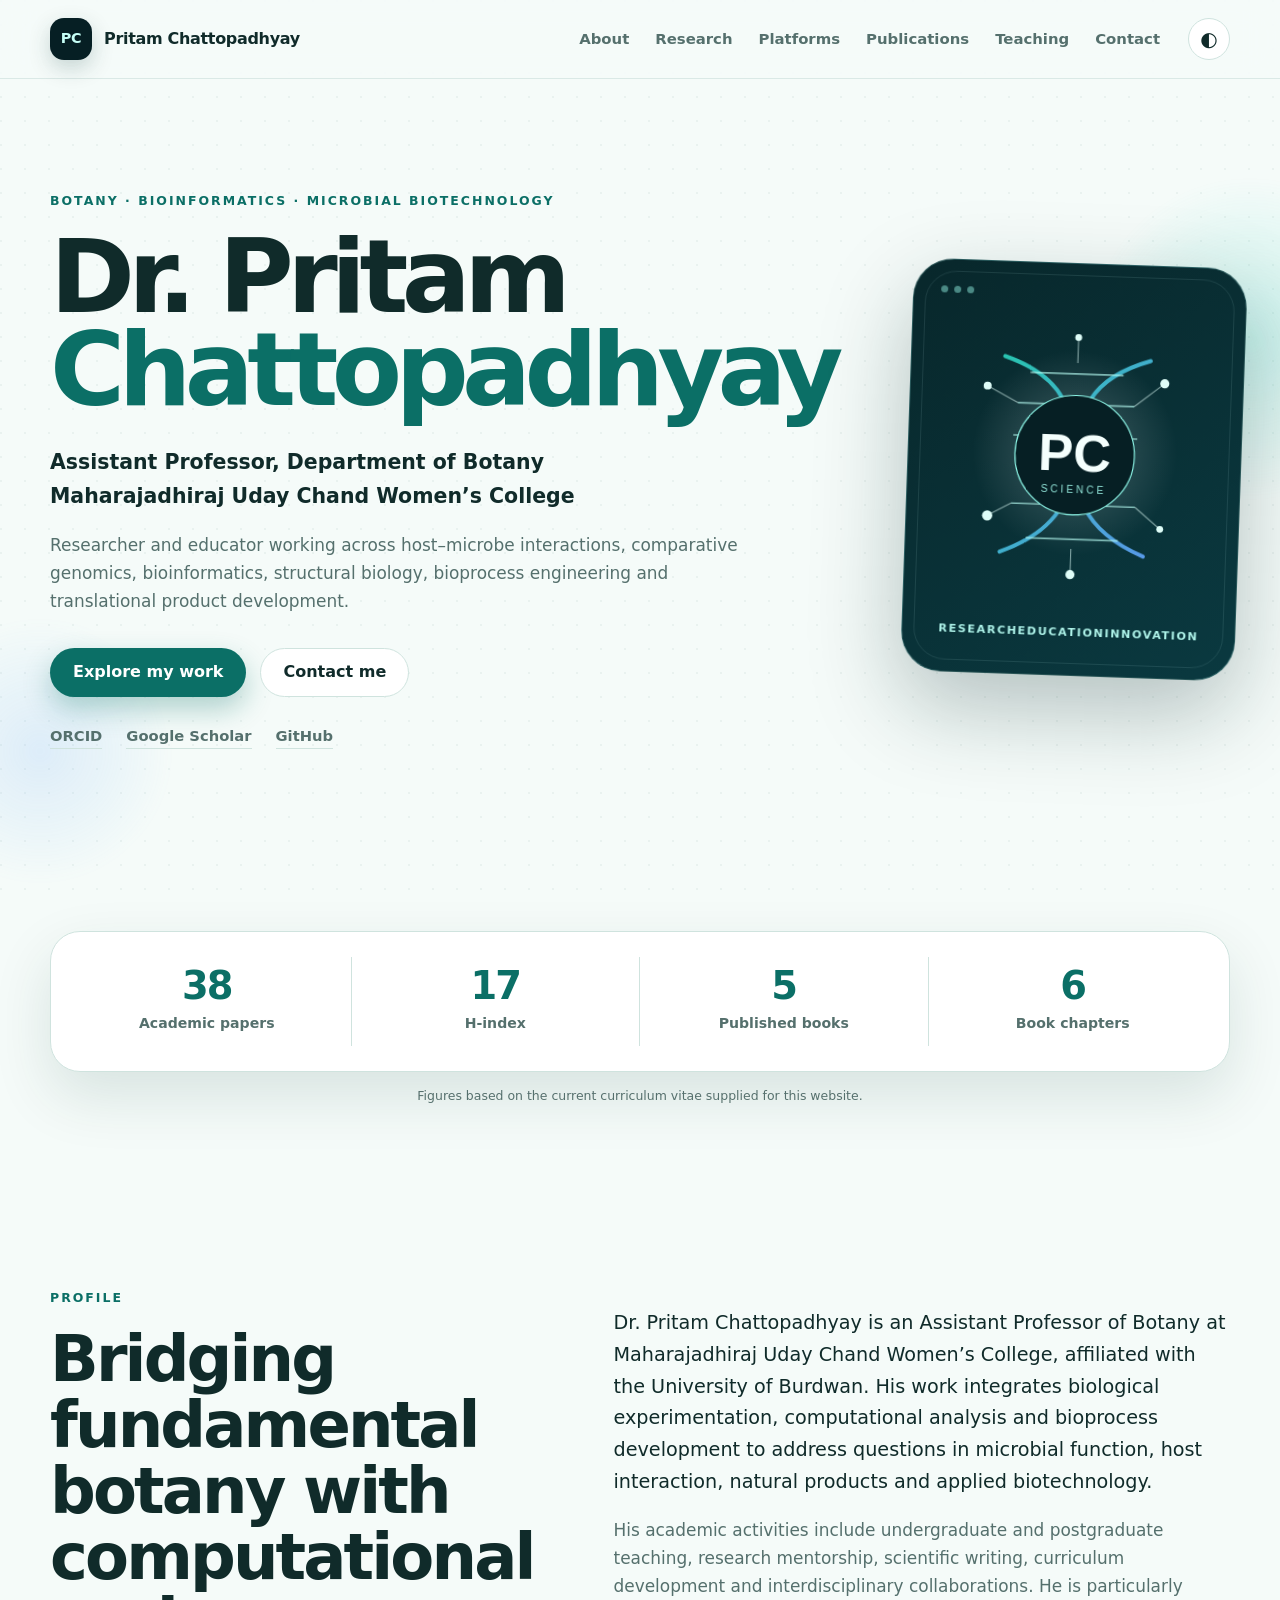
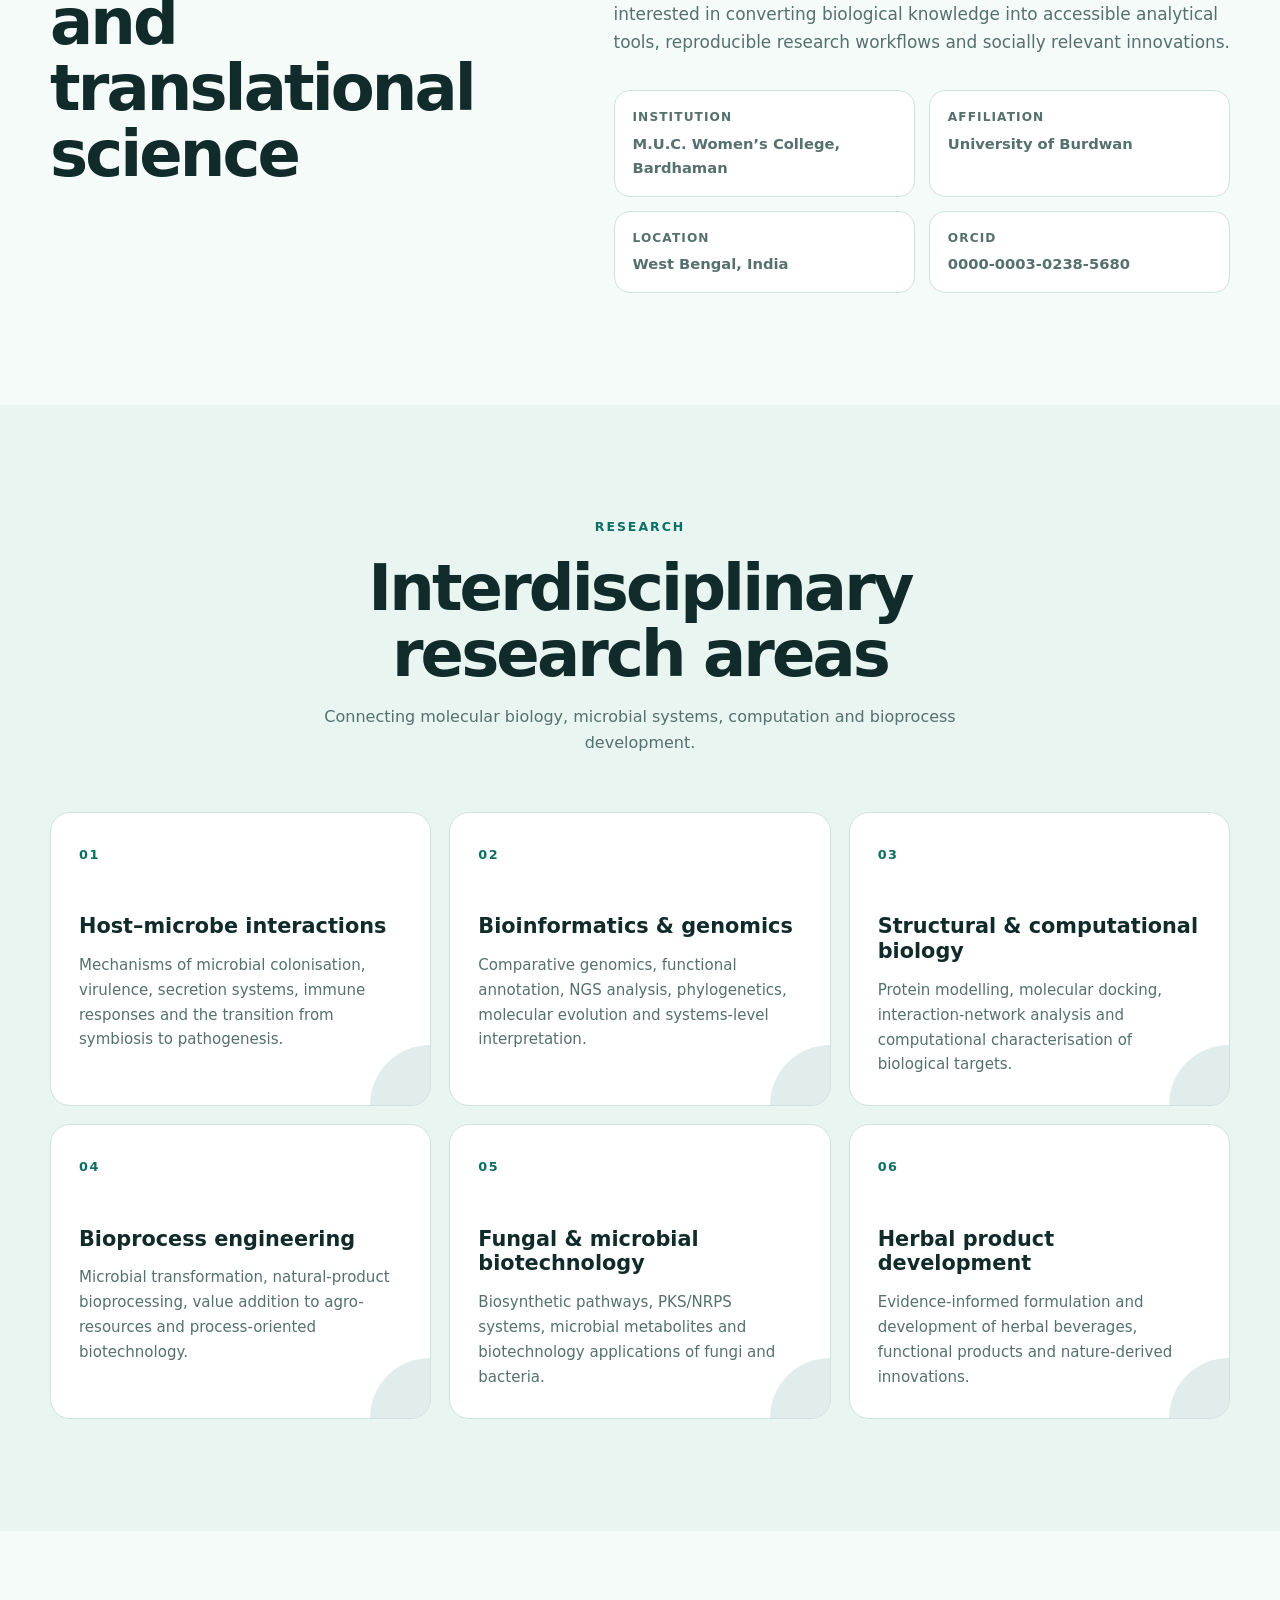
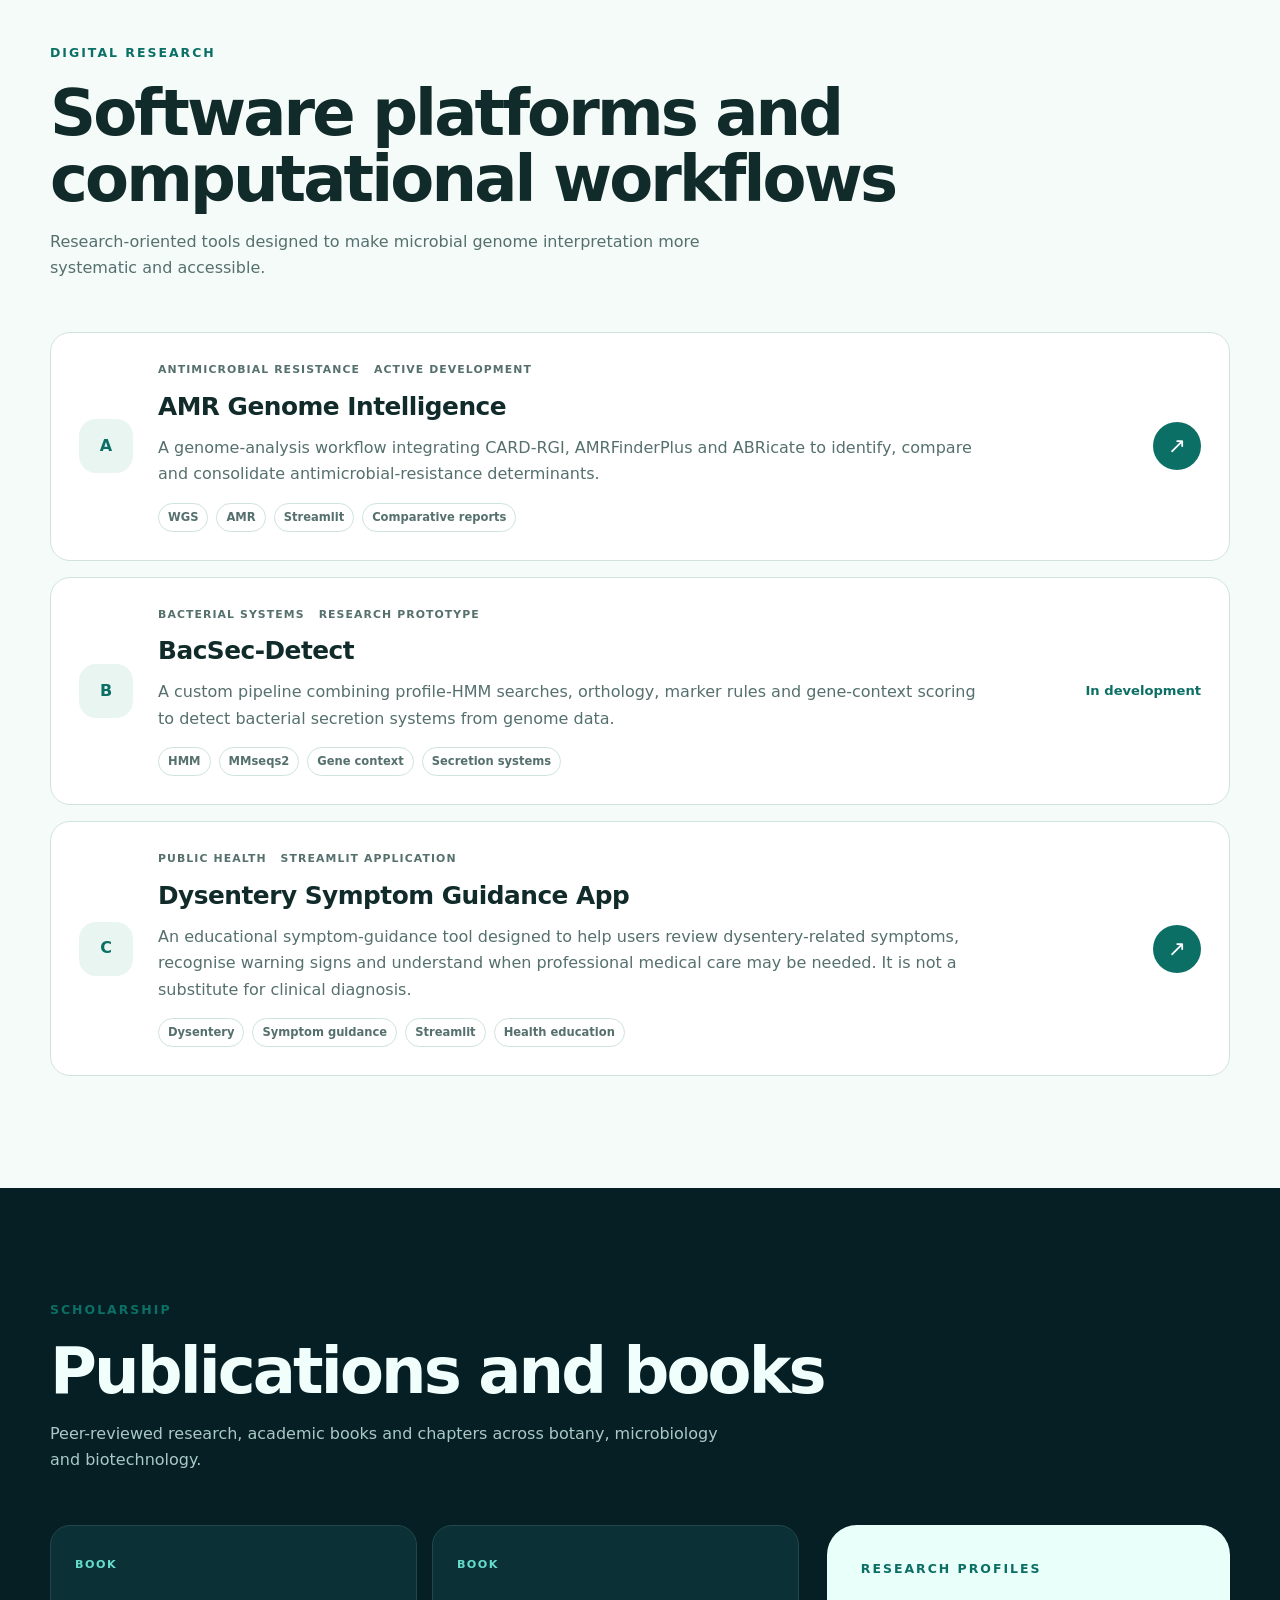
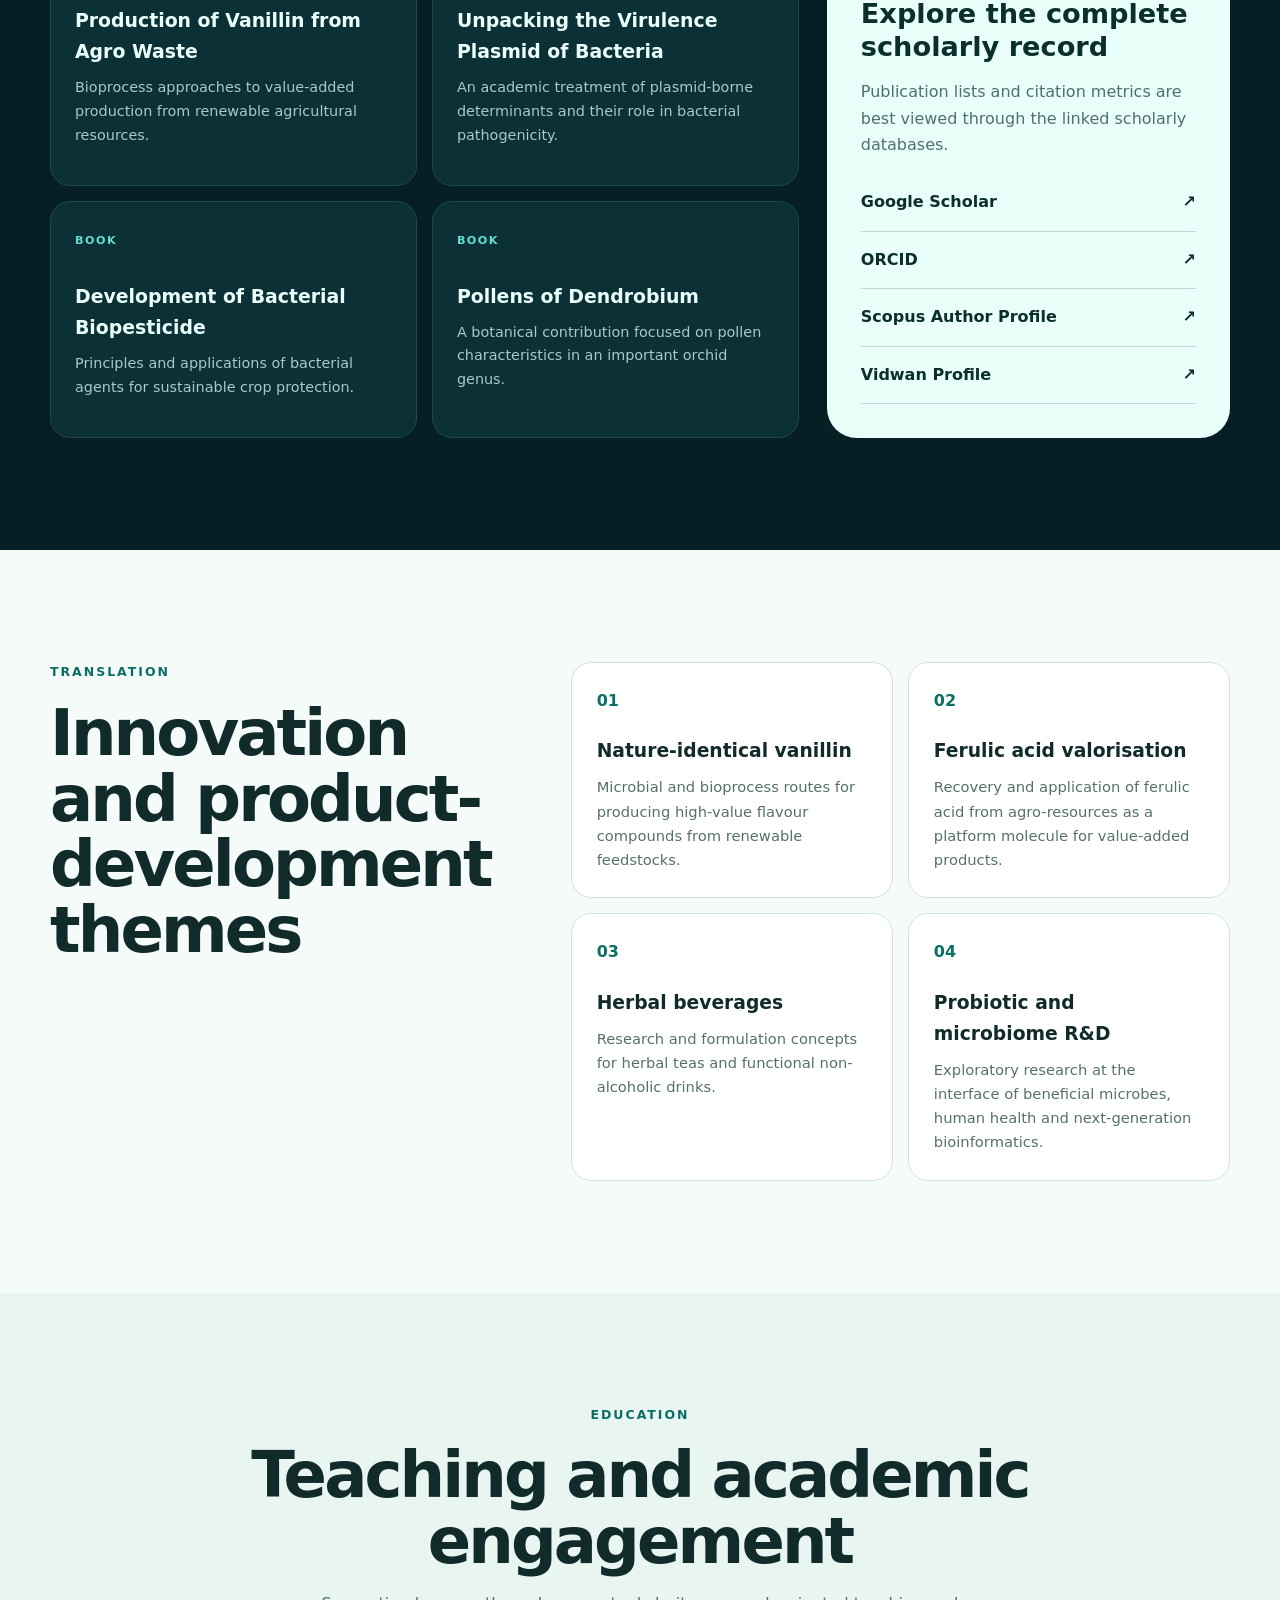
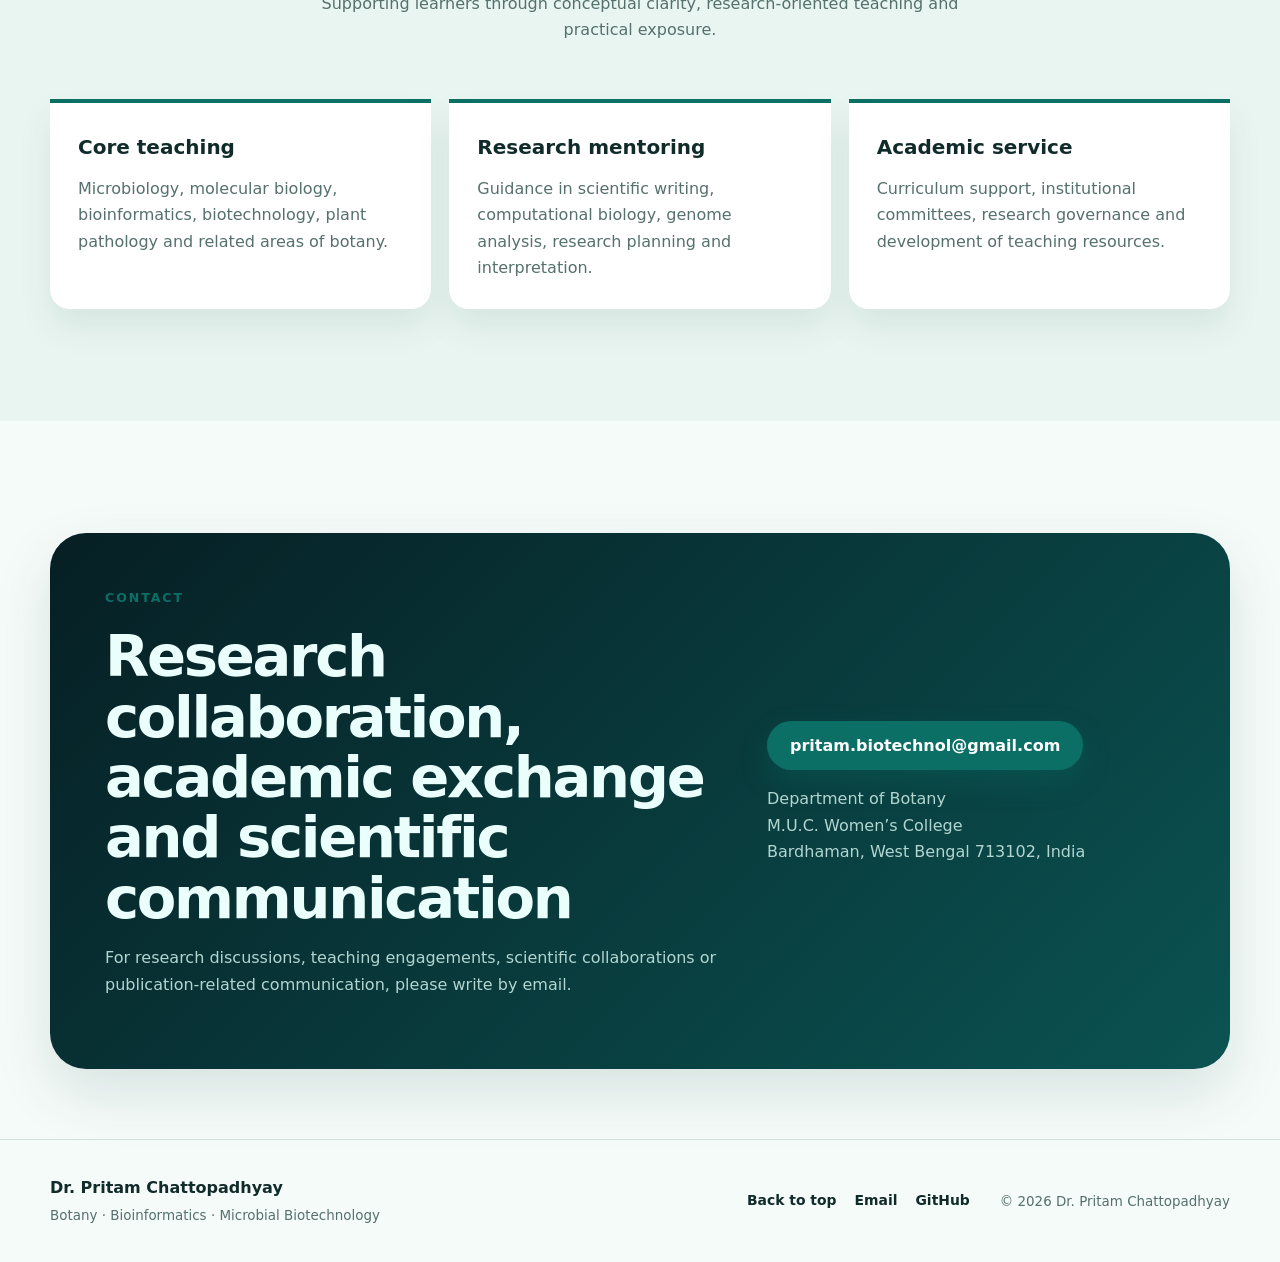
==== commit bf75324e: "Update homepage with Dysentery Symptom Guidance App" ====
--- a/index.html
+++ b/index.html
@@ -258,12 +258,12 @@
           <article class="project-card reveal">
             <div class="project-index">C</div>
             <div>
-              <div class="project-meta"><span>Systems biology</span><span>Research workflow</span></div>
-              <h3>Secretion-system interaction networks</h3>
-              <p>Genome-to-network workflows for identifying secretion-system components and constructing interpretable protein-context and interaction networks.</p>
-              <div class="tag-row"><span>MacSyFinder</span><span>Network analysis</span><span>GraphML</span><span>Microbial genomics</span></div>
+              <div class="project-meta"><span>Public health</span><span>Streamlit application</span></div>
+              <h3>Dysentery Symptom Guidance App</h3>
+              <p>An educational symptom-guidance tool designed to help users review dysentery-related symptoms, recognise warning signs and understand when professional medical care may be needed. It is not a substitute for clinical diagnosis.</p>
+              <div class="tag-row"><span>Dysentery</span><span>Symptom guidance</span><span>Streamlit</span><span>Health education</span></div>
             </div>
-            <span class="project-status">Research use</span>
+            <a class="project-link" href="https://dysentery-symptom-guidance-app-lbti4xchdmnea7acvb8aqb.streamlit.app/" target="_blank" rel="noopener noreferrer" aria-label="Open the Dysentery Symptom Guidance App">↗</a>
           </article>
         </div>
       </div>
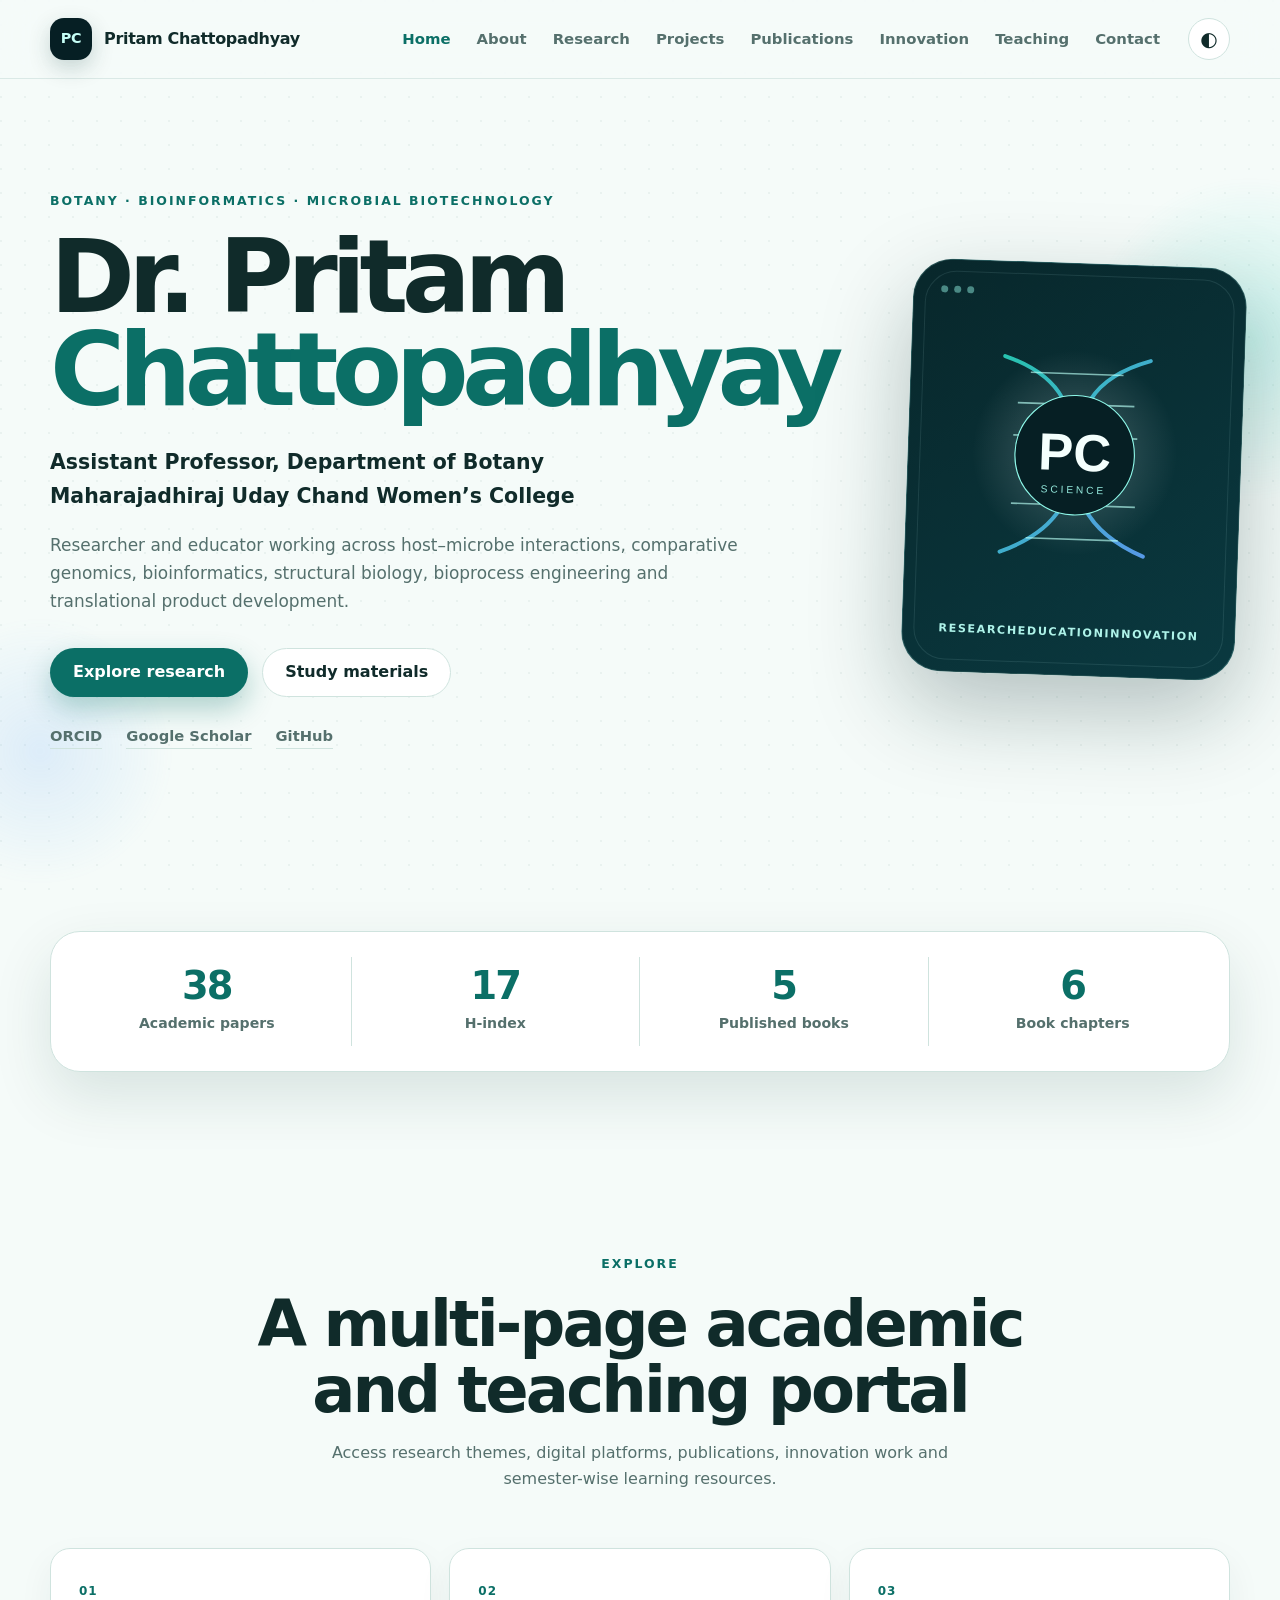
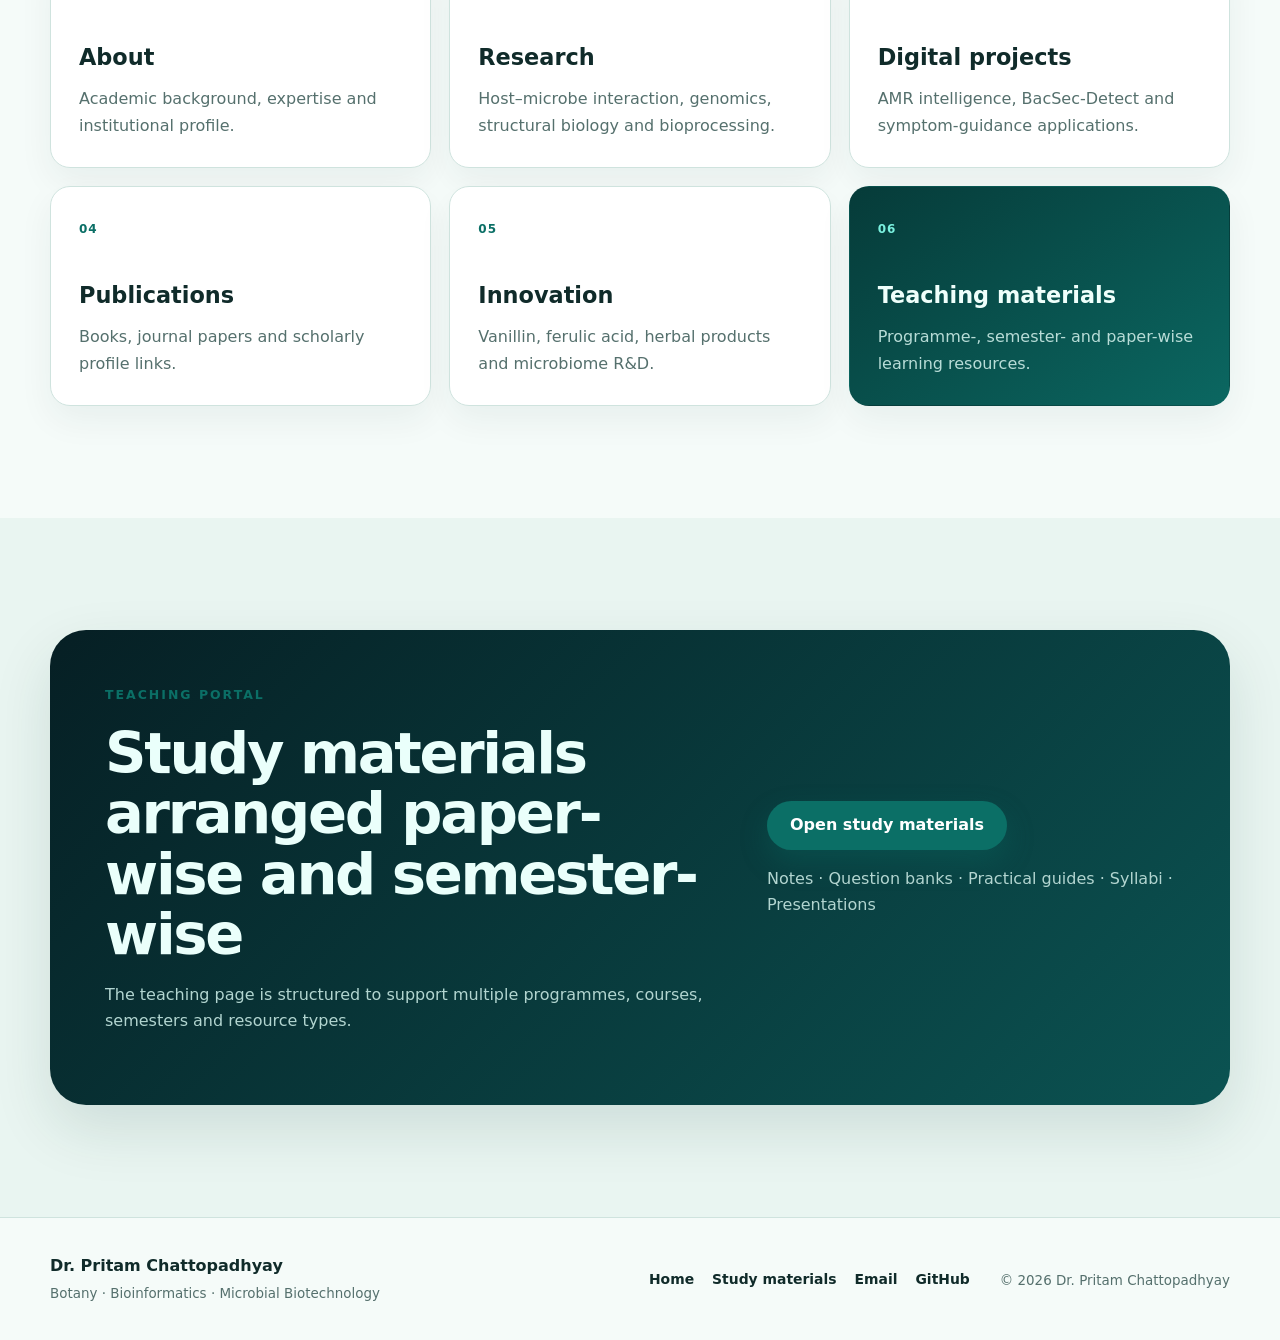
==== commit 79f53056: "Add files via upload" ====
--- a/index.html
+++ b/index.html
@@ -4,11 +4,10 @@
   <meta charset="UTF-8">
   <meta name="viewport" content="width=device-width, initial-scale=1.0">
   <meta name="theme-color" content="#0b3d3a">
-  <meta name="description" content="Academic portfolio of Dr. Pritam Chattopadhyay, Assistant Professor of Botany, researcher in bioinformatics, microbial biotechnology, host–microbe interactions and bioprocess development.">
-  <meta name="keywords" content="Pritam Chattopadhyay, Botany, Bioinformatics, Microbial Biotechnology, Host Microbe Interaction, Bioprocess Engineering, MUC Women's College, University of Burdwan">
+  <meta name="description" content="Academic portfolio of Dr. Pritam Chattopadhyay, featuring research, publications, bioinformatics platforms, teaching resources and biotechnology innovation.">
   <meta name="author" content="Dr. Pritam Chattopadhyay">
   <meta property="og:title" content="Dr. Pritam Chattopadhyay | Academic Portfolio">
-  <meta property="og:description" content="Research, publications, teaching, software platforms and translational innovation.">
+  <meta property="og:description" content="Academic portfolio of Dr. Pritam Chattopadhyay, featuring research, publications, bioinformatics platforms, teaching resources and biotechnology innovation.">
   <meta property="og:type" content="website">
   <meta property="og:url" content="https://pritamy2k.github.io/Chattopadhyay.github.io/">
   <meta property="og:image" content="https://pritamy2k.github.io/Chattopadhyay.github.io/assets/social-preview.svg">
@@ -18,361 +17,87 @@
   <link rel="manifest" href="site.webmanifest">
   <link rel="stylesheet" href="assets/style.css">
   <title>Dr. Pritam Chattopadhyay | Academic Portfolio</title>
-
-  <script type="application/ld+json">
-  {
-    "@context": "https://schema.org",
-    "@type": "Person",
-    "name": "Dr. Pritam Chattopadhyay",
-    "jobTitle": "Assistant Professor of Botany",
-    "affiliation": {
-      "@type": "CollegeOrUniversity",
-      "name": "Maharajadhiraj Uday Chand Women's College",
-      "address": {
-        "@type": "PostalAddress",
-        "addressLocality": "Bardhaman",
-        "addressRegion": "West Bengal",
-        "postalCode": "713102",
-        "addressCountry": "IN"
-      }
-    },
-    "email": "mailto:pritam.biotechnol@gmail.com",
-    "url": "https://pritamy2k.github.io/Chattopadhyay.github.io/",
-    "sameAs": [
-      "https://orcid.org/0000-0003-0238-5680",
-      "https://scholar.google.com/citations?user=QbffhDwAAAAJ",
-      "https://github.com/PritamY2K"
-    ],
-    "knowsAbout": [
-      "Bioinformatics",
-      "Microbial biotechnology",
-      "Host–microbe interactions",
-      "Bioprocess engineering",
-      "Comparative genomics",
-      "Structural biology",
-      "Herbal product development"
-    ]
-  }
-  </script>
-</head>
-<body>
+  <script type="application/ld+json">{
+      "@context":"https://schema.org","@type":"Person","name":"Dr. Pritam Chattopadhyay",
+      "jobTitle":"Assistant Professor of Botany","url":"https://pritamy2k.github.io/Chattopadhyay.github.io/",
+      "sameAs":["https://orcid.org/0000-0003-0238-5680","https://scholar.google.com/citations?user=QbffhDwAAAAJ","https://github.com/PritamY2K"]
+    }</script>
+</head><body>
   <a class="skip-link" href="#main-content">Skip to content</a>
-
   <header class="site-header" id="top">
     <div class="container nav-wrap">
-      <a class="brand" href="#top" aria-label="Home">
+      <a class="brand" href="index.html" aria-label="Home">
         <span class="brand-mark" aria-hidden="true">PC</span>
         <span class="brand-text">Pritam Chattopadhyay</span>
       </a>
-
       <button class="menu-toggle" type="button" aria-label="Open navigation" aria-expanded="false" aria-controls="primary-nav">
         <span></span><span></span><span></span>
       </button>
-
       <nav id="primary-nav" class="primary-nav" aria-label="Primary navigation">
-        <a href="#about">About</a>
-        <a href="#research">Research</a>
-        <a href="#platforms">Platforms</a>
-        <a href="#publications">Publications</a>
-        <a href="#teaching">Teaching</a>
-        <a href="#contact">Contact</a>
+        <a href="index.html" class="active" aria-current="page">Home</a>
+        <a href="about.html">About</a>
+        <a href="research.html">Research</a>
+        <a href="projects.html">Projects</a>
+        <a href="publications.html">Publications</a>
+        <a href="innovation.html">Innovation</a>
+        <a href="teaching.html">Teaching</a>
+        <a href="contact.html">Contact</a>
       </nav>
-
-      <button class="theme-toggle" type="button" aria-label="Switch colour theme" title="Switch colour theme">
-        <span aria-hidden="true">◐</span>
-      </button>
+      <button class="theme-toggle" type="button" aria-label="Switch colour theme" title="Switch colour theme"><span aria-hidden="true">◐</span></button>
     </div>
   </header>
-
   <main id="main-content">
     <section class="hero section">
-      <div class="hero-orb orb-one" aria-hidden="true"></div>
-      <div class="hero-orb orb-two" aria-hidden="true"></div>
+      <div class="hero-orb orb-one" aria-hidden="true"></div><div class="hero-orb orb-two" aria-hidden="true"></div>
       <div class="container hero-grid">
         <div class="hero-copy reveal">
           <p class="eyebrow">Botany · Bioinformatics · Microbial Biotechnology</p>
           <h1>Dr. Pritam<br><span>Chattopadhyay</span></h1>
           <p class="hero-role">Assistant Professor, Department of Botany<br>Maharajadhiraj Uday Chand Women’s College</p>
           <p class="hero-summary">Researcher and educator working across host–microbe interactions, comparative genomics, bioinformatics, structural biology, bioprocess engineering and translational product development.</p>
-          <div class="hero-actions">
-            <a class="button button-primary" href="#research">Explore my work</a>
-            <a class="button button-secondary" href="mailto:pritam.biotechnol@gmail.com">Contact me</a>
-          </div>
-          <div class="profile-links" aria-label="Professional profiles">
-            <a href="https://orcid.org/0000-0003-0238-5680" target="_blank" rel="noopener noreferrer">ORCID</a>
-            <a href="https://scholar.google.com/citations?user=QbffhDwAAAAJ" target="_blank" rel="noopener noreferrer">Google Scholar</a>
-            <a href="https://github.com/PritamY2K" target="_blank" rel="noopener noreferrer">GitHub</a>
-          </div>
+          <div class="hero-actions"><a class="button button-primary" href="research.html">Explore research</a><a class="button button-secondary" href="teaching.html">Study materials</a></div>
+          <div class="profile-links" aria-label="Professional profiles"><a href="https://orcid.org/0000-0003-0238-5680" target="_blank" rel="noopener noreferrer">ORCID</a><a href="https://scholar.google.com/citations?user=QbffhDwAAAAJ" target="_blank" rel="noopener noreferrer">Google Scholar</a><a href="https://github.com/PritamY2K" target="_blank" rel="noopener noreferrer">GitHub</a></div>
         </div>
-
         <div class="hero-visual reveal" aria-label="Scientific profile illustration">
-          <div class="portrait-card">
-            <div class="portrait-topline"><span></span><span></span><span></span></div>
+          <div class="portrait-card"><div class="portrait-topline"><span></span><span></span><span></span></div>
             <svg class="science-portrait" viewBox="0 0 520 560" role="img" aria-labelledby="portrait-title portrait-desc">
-              <title id="portrait-title">PC scientific monogram</title>
-              <desc id="portrait-desc">An abstract DNA and network illustration surrounding the initials PC.</desc>
-              <defs>
-                <linearGradient id="g1" x1="0" y1="0" x2="1" y2="1">
-                  <stop offset="0%" stop-color="#2dd4bf"/>
-                  <stop offset="100%" stop-color="#60a5fa"/>
-                </linearGradient>
-                <radialGradient id="g2">
-                  <stop offset="0%" stop-color="#ffffff" stop-opacity="0.24"/>
-                  <stop offset="100%" stop-color="#ffffff" stop-opacity="0"/>
-                </radialGradient>
-              </defs>
-              <circle cx="260" cy="260" r="180" fill="url(#g2)"/>
-              <g fill="none" stroke="url(#g1)" stroke-width="7" stroke-linecap="round" opacity="0.9">
-                <path d="M132 94 C360 166 154 346 386 438"/>
-                <path d="M388 94 C160 166 366 346 134 438"/>
-              </g>
-              <g stroke="#b9fff5" stroke-width="3" opacity="0.65">
-                <line x1="178" y1="121" x2="341" y2="121"/>
-                <line x1="157" y1="175" x2="362" y2="175"/>
-                <line x1="151" y1="232" x2="369" y2="232"/>
-                <line x1="164" y1="292" x2="356" y2="292"/>
-                <line x1="151" y1="352" x2="369" y2="352"/>
-                <line x1="179" y1="412" x2="341" y2="412"/>
-              </g>
-              <g fill="#dffdf8">
-                <circle cx="103" cy="147" r="7"/><circle cx="414" cy="133" r="8"/>
-                <circle cx="110" cy="375" r="9"/><circle cx="414" cy="389" r="6"/>
-                <circle cx="260" cy="57" r="6"/><circle cx="259" cy="474" r="8"/>
-              </g>
-              <g stroke="#dffdf8" stroke-width="2" opacity="0.55">
-                <line x1="103" y1="147" x2="157" y2="175"/><line x1="414" y1="133" x2="362" y2="175"/>
-                <line x1="110" y1="375" x2="151" y2="352"/><line x1="414" y1="389" x2="369" y2="352"/>
-                <line x1="260" y1="57" x2="260" y2="102"/><line x1="259" y1="474" x2="259" y2="429"/>
-              </g>
-              <circle cx="260" cy="264" r="105" fill="#061f24" stroke="#8df7e8" stroke-width="2"/>
-              <text x="260" y="291" text-anchor="middle" fill="#f4fffd" font-size="92" font-weight="800" font-family="Arial, sans-serif">PC</text>
-              <text x="260" y="331" text-anchor="middle" fill="#95e9dd" font-size="18" letter-spacing="5" font-family="Arial, sans-serif">SCIENCE</text>
-            </svg>
-            <div class="portrait-caption">
-              <span>Research</span><span>Education</span><span>Innovation</span>
-            </div>
+              <title id="portrait-title">PC scientific monogram</title><desc id="portrait-desc">An abstract DNA and network illustration surrounding the initials PC.</desc>
+              <defs><linearGradient id="g1" x1="0" y1="0" x2="1" y2="1"><stop offset="0%" stop-color="#2dd4bf"/><stop offset="100%" stop-color="#60a5fa"/></linearGradient><radialGradient id="g2"><stop offset="0%" stop-color="#ffffff" stop-opacity="0.24"/><stop offset="100%" stop-color="#ffffff" stop-opacity="0"/></radialGradient></defs>
+              <circle cx="260" cy="260" r="180" fill="url(#g2)"/><g fill="none" stroke="url(#g1)" stroke-width="7" stroke-linecap="round" opacity="0.9"><path d="M132 94 C360 166 154 346 386 438"/><path d="M388 94 C160 166 366 346 134 438"/></g>
+              <g stroke="#b9fff5" stroke-width="3" opacity="0.65"><line x1="178" y1="121" x2="341" y2="121"/><line x1="157" y1="175" x2="362" y2="175"/><line x1="151" y1="232" x2="369" y2="232"/><line x1="164" y1="292" x2="356" y2="292"/><line x1="151" y1="352" x2="369" y2="352"/><line x1="179" y1="412" x2="341" y2="412"/></g>
+              <circle cx="260" cy="264" r="105" fill="#061f24" stroke="#8df7e8" stroke-width="2"/><text x="260" y="291" text-anchor="middle" fill="#f4fffd" font-size="92" font-weight="800" font-family="Arial, sans-serif">PC</text><text x="260" y="331" text-anchor="middle" fill="#95e9dd" font-size="18" letter-spacing="5" font-family="Arial, sans-serif">SCIENCE</text>
+            </svg><div class="portrait-caption"><span>Research</span><span>Education</span><span>Innovation</span></div>
           </div>
         </div>
       </div>
     </section>
-
-    <section class="metrics section-compact" aria-label="Academic metrics">
-      <div class="container metrics-grid reveal">
-        <article><strong>38</strong><span>Academic papers</span></article>
-        <article><strong>17</strong><span>H-index</span></article>
-        <article><strong>5</strong><span>Published books</span></article>
-        <article><strong>6</strong><span>Book chapters</span></article>
-      </div>
-      <p class="metrics-note">Figures based on the current curriculum vitae supplied for this website.</p>
-    </section>
-
-    <section id="about" class="section">
-      <div class="container split-layout">
-        <div class="section-heading reveal">
-          <p class="eyebrow">Profile</p>
-          <h2>Bridging fundamental botany with computational and translational science</h2>
-        </div>
-        <div class="prose reveal">
-          <p>Dr. Pritam Chattopadhyay is an Assistant Professor of Botany at Maharajadhiraj Uday Chand Women’s College, affiliated with the University of Burdwan. His work integrates biological experimentation, computational analysis and bioprocess development to address questions in microbial function, host interaction, natural products and applied biotechnology.</p>
-          <p>His academic activities include undergraduate and postgraduate teaching, research mentorship, scientific writing, curriculum development and interdisciplinary collaborations. He is particularly interested in converting biological knowledge into accessible analytical tools, reproducible research workflows and socially relevant innovations.</p>
-          <div class="identity-list">
-            <div><span>Institution</span><strong>M.U.C. Women’s College, Bardhaman</strong></div>
-            <div><span>Affiliation</span><strong>University of Burdwan</strong></div>
-            <div><span>Location</span><strong>West Bengal, India</strong></div>
-            <div><span>ORCID</span><strong>0000-0003-0238-5680</strong></div>
-          </div>
-        </div>
+    <section class="metrics section-compact" aria-label="Academic metrics"><div class="container metrics-grid reveal"><article><strong>38</strong><span>Academic papers</span></article><article><strong>17</strong><span>H-index</span></article><article><strong>5</strong><span>Published books</span></article><article><strong>6</strong><span>Book chapters</span></article></div></section>
+    <section class="section"><div class="container"><div class="section-heading centered reveal"><p class="eyebrow">Explore</p><h2>A multi-page academic and teaching portal</h2><p>Access research themes, digital platforms, publications, innovation work and semester-wise learning resources.</p></div>
+      <div class="portal-grid">
+        <a class="portal-card reveal" href="about.html"><span>01</span><h3>About</h3><p>Academic background, expertise and institutional profile.</p></a>
+        <a class="portal-card reveal" href="research.html"><span>02</span><h3>Research</h3><p>Host–microbe interaction, genomics, structural biology and bioprocessing.</p></a>
+        <a class="portal-card reveal" href="projects.html"><span>03</span><h3>Digital projects</h3><p>AMR intelligence, BacSec-Detect and symptom-guidance applications.</p></a>
+        <a class="portal-card reveal" href="publications.html"><span>04</span><h3>Publications</h3><p>Books, journal papers and scholarly profile links.</p></a>
+        <a class="portal-card reveal" href="innovation.html"><span>05</span><h3>Innovation</h3><p>Vanillin, ferulic acid, herbal products and microbiome R&amp;D.</p></a>
+        <a class="portal-card reveal featured" href="teaching.html"><span>06</span><h3>Teaching materials</h3><p>Programme-, semester- and paper-wise learning resources.</p></a>
       </div>
     </section>
-
-    <section id="research" class="section section-tinted">
-      <div class="container">
-        <div class="section-heading centered reveal">
-          <p class="eyebrow">Research</p>
-          <h2>Interdisciplinary research areas</h2>
-          <p>Connecting molecular biology, microbial systems, computation and bioprocess development.</p>
-        </div>
-        <div class="card-grid research-grid">
-          <article class="feature-card reveal">
-            <span class="card-number">01</span>
-            <h3>Host–microbe interactions</h3>
-            <p>Mechanisms of microbial colonisation, virulence, secretion systems, immune responses and the transition from symbiosis to pathogenesis.</p>
-          </article>
-          <article class="feature-card reveal">
-            <span class="card-number">02</span>
-            <h3>Bioinformatics & genomics</h3>
-            <p>Comparative genomics, functional annotation, NGS analysis, phylogenetics, molecular evolution and systems-level interpretation.</p>
-          </article>
-          <article class="feature-card reveal">
-            <span class="card-number">03</span>
-            <h3>Structural & computational biology</h3>
-            <p>Protein modelling, molecular docking, interaction-network analysis and computational characterisation of biological targets.</p>
-          </article>
-          <article class="feature-card reveal">
-            <span class="card-number">04</span>
-            <h3>Bioprocess engineering</h3>
-            <p>Microbial transformation, natural-product bioprocessing, value addition to agro-resources and process-oriented biotechnology.</p>
-          </article>
-          <article class="feature-card reveal">
-            <span class="card-number">05</span>
-            <h3>Fungal & microbial biotechnology</h3>
-            <p>Biosynthetic pathways, PKS/NRPS systems, microbial metabolites and biotechnology applications of fungi and bacteria.</p>
-          </article>
-          <article class="feature-card reveal">
-            <span class="card-number">06</span>
-            <h3>Herbal product development</h3>
-            <p>Evidence-informed formulation and development of herbal beverages, functional products and nature-derived innovations.</p>
-          </article>
-        </div>
-      </div>
-    </section>
-
-    <section id="platforms" class="section">
-      <div class="container">
-        <div class="section-heading reveal">
-          <p class="eyebrow">Digital research</p>
-          <h2>Software platforms and computational workflows</h2>
-          <p>Research-oriented tools designed to make microbial genome interpretation more systematic and accessible.</p>
-        </div>
-        <div class="project-list">
-          <article class="project-card reveal">
-            <div class="project-index">A</div>
-            <div>
-              <div class="project-meta"><span>Antimicrobial resistance</span><span>Active development</span></div>
-              <h3>AMR Genome Intelligence</h3>
-              <p>A genome-analysis workflow integrating CARD-RGI, AMRFinderPlus and ABRicate to identify, compare and consolidate antimicrobial-resistance determinants.</p>
-              <div class="tag-row"><span>WGS</span><span>AMR</span><span>Streamlit</span><span>Comparative reports</span></div>
-            </div>
-            <a class="project-link" href="https://github.com/PritamY2K/AMR_Genome_Intelligence_App" target="_blank" rel="noopener noreferrer" aria-label="View AMR Genome Intelligence on GitHub">↗</a>
-          </article>
-          <article class="project-card reveal">
-            <div class="project-index">B</div>
-            <div>
-              <div class="project-meta"><span>Bacterial systems</span><span>Research prototype</span></div>
-              <h3>BacSec-Detect</h3>
-              <p>A custom pipeline combining profile-HMM searches, orthology, marker rules and gene-context scoring to detect bacterial secretion systems from genome data.</p>
-              <div class="tag-row"><span>HMM</span><span>MMseqs2</span><span>Gene context</span><span>Secretion systems</span></div>
-            </div>
-            <span class="project-status">In development</span>
-          </article>
-          <article class="project-card reveal">
-            <div class="project-index">C</div>
-            <div>
-              <div class="project-meta"><span>Public health</span><span>Streamlit application</span></div>
-              <h3>Dysentery Symptom Guidance App</h3>
-              <p>An educational symptom-guidance tool designed to help users review dysentery-related symptoms, recognise warning signs and understand when professional medical care may be needed. It is not a substitute for clinical diagnosis.</p>
-              <div class="tag-row"><span>Dysentery</span><span>Symptom guidance</span><span>Streamlit</span><span>Health education</span></div>
-            </div>
-            <a class="project-link" href="https://dysentery-symptom-guidance-app-lbti4xchdmnea7acvb8aqb.streamlit.app/" target="_blank" rel="noopener noreferrer" aria-label="Open the Dysentery Symptom Guidance App">↗</a>
-          </article>
-        </div>
-      </div>
-    </section>
-
-    <section id="publications" class="section section-dark">
-      <div class="container">
-        <div class="section-heading light reveal">
-          <p class="eyebrow">Scholarship</p>
-          <h2>Publications and books</h2>
-          <p>Peer-reviewed research, academic books and chapters across botany, microbiology and biotechnology.</p>
-        </div>
-        <div class="publication-layout">
-          <div class="book-list reveal">
-            <article>
-              <span>Book</span>
-              <h3>Production of Vanillin from Agro Waste</h3>
-              <p>Bioprocess approaches to value-added production from renewable agricultural resources.</p>
-            </article>
-            <article>
-              <span>Book</span>
-              <h3>Unpacking the Virulence Plasmid of Bacteria</h3>
-              <p>An academic treatment of plasmid-borne determinants and their role in bacterial pathogenicity.</p>
-            </article>
-            <article>
-              <span>Book</span>
-              <h3>Development of Bacterial Biopesticide</h3>
-              <p>Principles and applications of bacterial agents for sustainable crop protection.</p>
-            </article>
-            <article>
-              <span>Book</span>
-              <h3>Pollens of Dendrobium</h3>
-              <p>A botanical contribution focused on pollen characteristics in an important orchid genus.</p>
-            </article>
-          </div>
-          <aside class="scholar-panel reveal">
-            <p class="eyebrow">Research profiles</p>
-            <h3>Explore the complete scholarly record</h3>
-            <p>Publication lists and citation metrics are best viewed through the linked scholarly databases.</p>
-            <a href="https://scholar.google.com/citations?user=QbffhDwAAAAJ" target="_blank" rel="noopener noreferrer">Google Scholar <span>↗</span></a>
-            <a href="https://orcid.org/0000-0003-0238-5680" target="_blank" rel="noopener noreferrer">ORCID <span>↗</span></a>
-            <a href="https://www.scopus.com/authid/detail.uri?authorId=24823937000" target="_blank" rel="noopener noreferrer">Scopus Author Profile <span>↗</span></a>
-            <a href="https://vidwan.inflibnet.ac.in/profile/196600" target="_blank" rel="noopener noreferrer">Vidwan Profile <span>↗</span></a>
-          </aside>
-        </div>
-      </div>
-    </section>
-
-    <section id="innovation" class="section">
-      <div class="container split-layout">
-        <div class="section-heading reveal">
-          <p class="eyebrow">Translation</p>
-          <h2>Innovation and product-development themes</h2>
-        </div>
-        <div class="innovation-grid reveal">
-          <article><span>01</span><h3>Nature-identical vanillin</h3><p>Microbial and bioprocess routes for producing high-value flavour compounds from renewable feedstocks.</p></article>
-          <article><span>02</span><h3>Ferulic acid valorisation</h3><p>Recovery and application of ferulic acid from agro-resources as a platform molecule for value-added products.</p></article>
-          <article><span>03</span><h3>Herbal beverages</h3><p>Research and formulation concepts for herbal teas and functional non-alcoholic drinks.</p></article>
-          <article><span>04</span><h3>Probiotic and microbiome R&D</h3><p>Exploratory research at the interface of beneficial microbes, human health and next-generation bioinformatics.</p></article>
-        </div>
-      </div>
-    </section>
-
-    <section id="teaching" class="section section-tinted">
-      <div class="container">
-        <div class="section-heading centered reveal">
-          <p class="eyebrow">Education</p>
-          <h2>Teaching and academic engagement</h2>
-          <p>Supporting learners through conceptual clarity, research-oriented teaching and practical exposure.</p>
-        </div>
-        <div class="teaching-grid">
-          <article class="teaching-card reveal"><h3>Core teaching</h3><p>Microbiology, molecular biology, bioinformatics, biotechnology, plant pathology and related areas of botany.</p></article>
-          <article class="teaching-card reveal"><h3>Research mentoring</h3><p>Guidance in scientific writing, computational biology, genome analysis, research planning and interpretation.</p></article>
-          <article class="teaching-card reveal"><h3>Academic service</h3><p>Curriculum support, institutional committees, research governance and development of teaching resources.</p></article>
-        </div>
-      </div>
-    </section>
-
-    <section id="contact" class="section contact-section">
-      <div class="container contact-card reveal">
-        <div>
-          <p class="eyebrow">Contact</p>
-          <h2>Research collaboration, academic exchange and scientific communication</h2>
-          <p>For research discussions, teaching engagements, scientific collaborations or publication-related communication, please write by email.</p>
-        </div>
-        <div class="contact-actions">
-          <a class="button button-primary" href="mailto:pritam.biotechnol@gmail.com">pritam.biotechnol@gmail.com</a>
-          <p>Department of Botany<br>M.U.C. Women’s College<br>Bardhaman, West Bengal 713102, India</p>
-        </div>
-      </div>
-    </section>
+    <section class="section section-tinted"><div class="container contact-card reveal"><div><p class="eyebrow">Teaching portal</p><h2>Study materials arranged paper-wise and semester-wise</h2><p>The teaching page is structured to support multiple programmes, courses, semesters and resource types.</p></div><div class="contact-actions"><a class="button button-primary" href="teaching.html">Open study materials</a><p>Notes · Question banks · Practical guides · Syllabi · Presentations</p></div></div></section>
   </main>
-
   <footer class="site-footer">
     <div class="container footer-grid">
-      <div>
-        <strong>Dr. Pritam Chattopadhyay</strong>
-        <p>Botany · Bioinformatics · Microbial Biotechnology</p>
-      </div>
+      <div><strong>Dr. Pritam Chattopadhyay</strong><p>Botany · Bioinformatics · Microbial Biotechnology</p></div>
       <div class="footer-links">
-        <a href="#top">Back to top</a>
+        <a href="index.html">Home</a>
+        <a href="teaching.html">Study materials</a>
         <a href="mailto:pritam.biotechnol@gmail.com">Email</a>
         <a href="https://github.com/PritamY2K" target="_blank" rel="noopener noreferrer">GitHub</a>
       </div>
       <p class="copyright">© <span id="current-year"></span> Dr. Pritam Chattopadhyay</p>
     </div>
   </footer>
-
-  <noscript><p class="noscript">This website works without JavaScript, but navigation and theme controls are enhanced when JavaScript is enabled.</p></noscript>
+  <noscript><p class="noscript">JavaScript is needed for filters and enhanced navigation.</p></noscript>
   <script src="assets/script.js" defer></script>
+  
 </body>
-</html>
+</html>
--- a/assets/style.css
+++ b/assets/style.css
@@ -227,3 +227,70 @@
   *, *::before, *::after { animation-duration: 0.01ms !important; animation-iteration-count: 1 !important; transition-duration: 0.01ms !important; }
   .reveal { opacity: 1; transform: none; }
 }
+
+
+/* Multi-page extensions */
+.primary-nav a.active { color: var(--primary); background: var(--primary-soft); }
+.page-hero { position: relative; overflow: hidden; padding-top: 145px; padding-bottom: 90px; background: linear-gradient(135deg, var(--dark), #0b5352); color: var(--light-ink); }
+.page-hero-inner { max-width: 900px; position: relative; z-index: 1; }
+.page-hero h1 { max-width: 850px; margin: 12px 0 20px; font-size: clamp(3rem, 7vw, 6rem); line-height: 0.98; letter-spacing: -0.055em; }
+.page-hero .page-hero-inner > p:last-child { max-width: 760px; margin: 0; color: #bedbd7; font-size: clamp(1rem, 2vw, 1.22rem); }
+.portal-grid { display: grid; grid-template-columns: repeat(3, 1fr); gap: 18px; margin-top: 45px; }
+.portal-card { display: block; padding: 28px; min-height: 220px; border: 1px solid var(--line); border-radius: var(--radius-md); background: var(--surface); box-shadow: 0 14px 35px rgba(13,58,56,.06); transition: transform .2s ease, border-color .2s ease, box-shadow .2s ease; }
+.portal-card:hover { transform: translateY(-5px); border-color: var(--primary); box-shadow: var(--shadow); }
+.portal-card.featured { background: linear-gradient(145deg, #063b39, #0b6761); color: #effffb; border-color: transparent; }
+.portal-card > span { color: var(--primary); font-weight: 900; letter-spacing: .08em; text-transform: uppercase; font-size: .75rem; }
+.portal-card.featured > span { color: #7af1df; }
+.portal-card h3 { margin: 36px 0 10px; font-size: 1.4rem; }
+.portal-card p { margin: 0; color: var(--muted); }
+.portal-card.featured p { color: #b8dcd7; }
+.note-panel { padding: 25px 28px; border-left: 5px solid var(--primary); border-radius: 0 var(--radius-md) var(--radius-md) 0; background: var(--surface); box-shadow: 0 12px 30px rgba(13,58,56,.06); }
+.note-panel strong { font-size: 1.1rem; }
+.note-panel p { margin: 8px 0 0; color: var(--muted); }
+.note-panel code { padding: 2px 6px; border-radius: 6px; background: var(--primary-soft); }
+.materials-intro { display: flex; justify-content: space-between; align-items: end; gap: 30px; margin-bottom: 30px; }
+.materials-intro h2 { margin: 8px 0 10px; font-size: clamp(2rem,4vw,3.4rem); letter-spacing: -.04em; }
+.materials-intro p { max-width: 760px; color: var(--muted); }
+.materials-controls { display: grid; grid-template-columns: 1fr 1fr 1fr 1.3fr auto; gap: 14px; align-items: end; padding: 20px; border: 1px solid var(--line); border-radius: var(--radius-md); background: var(--surface); box-shadow: 0 14px 35px rgba(13,58,56,.06); }
+.filter-field { display: grid; gap: 7px; }
+.filter-field > span { font-size: .76rem; font-weight: 850; letter-spacing: .05em; text-transform: uppercase; color: var(--muted); }
+.filter-field select, .filter-field input { width: 100%; min-height: 46px; border: 1px solid var(--line); border-radius: 11px; padding: 10px 12px; background: var(--bg); color: var(--ink); font: inherit; }
+.filter-field select:focus, .filter-field input:focus { outline: 3px solid var(--primary-soft); border-color: var(--primary); }
+.reset-filter { min-height: 46px; }
+.materials-summary { display: flex; justify-content: space-between; margin: 22px 0 12px; color: var(--muted); font-weight: 750; }
+.materials-summary p { margin: 0; }
+.course-catalogue { display: grid; grid-template-columns: repeat(2, 1fr); gap: 18px; }
+.course-card { display: flex; flex-direction: column; padding: 27px; border: 1px solid var(--line); border-radius: var(--radius-md); background: var(--surface); box-shadow: 0 15px 35px rgba(13,58,56,.06); }
+.course-card-header { display: flex; justify-content: space-between; gap: 20px; align-items: start; }
+.course-programme { margin: 0 0 8px; color: var(--primary); font-size: .76rem; font-weight: 850; letter-spacing: .04em; text-transform: uppercase; }
+.course-card h3 { margin: 0; font-size: 1.45rem; }
+.course-code { flex: 0 0 auto; padding: 7px 10px; border-radius: 999px; background: var(--primary-soft); color: var(--primary); font-size: .72rem; font-weight: 850; }
+.course-description { color: var(--muted); }
+.resource-list { display: grid; gap: 9px; margin-top: 22px; }
+.resource-link { display: grid; grid-template-columns: 48px 1fr auto; align-items: center; gap: 11px; padding: 11px 12px; border: 1px solid var(--line); border-radius: 11px; background: var(--bg); font-size: .88rem; }
+.resource-link:hover { border-color: var(--primary); }
+.resource-link b { color: var(--primary); font-size: .76rem; white-space: nowrap; }
+.resource-link.disabled { opacity: .68; cursor: not-allowed; }
+.resource-link.disabled b { color: var(--muted); }
+.resource-type { display: inline-grid; place-items: center; min-height: 30px; border-radius: 8px; background: var(--primary); color: white; font-size: .68rem; font-weight: 900; }
+.empty-state { padding: 60px 20px; text-align: center; border: 1px dashed var(--line); border-radius: var(--radius-md); background: var(--surface); }
+.empty-state h3 { margin: 0 0 8px; }
+.empty-state p { margin: 0; color: var(--muted); }
+.resource-type-grid { display: grid; grid-template-columns: repeat(3,1fr); gap: 12px; }
+.resource-type-grid article { display: flex; align-items: center; gap: 12px; padding: 18px; border: 1px solid var(--line); border-radius: 13px; background: var(--surface); }
+.resource-type-grid strong { display: inline-grid; place-items: center; width: 46px; height: 38px; border-radius: 9px; background: var(--primary-soft); color: var(--primary); font-size: .76rem; }
+.resource-type-grid span { color: var(--muted); font-size: .88rem; }
+@media (max-width: 980px) {
+  .portal-grid { grid-template-columns: repeat(2,1fr); }
+  .materials-controls { grid-template-columns: 1fr 1fr; }
+  .reset-filter { width: 100%; }
+  .course-catalogue { grid-template-columns: 1fr; }
+}
+@media (max-width: 680px) {
+  .page-hero { padding-top: 118px; padding-bottom: 68px; }
+  .portal-grid, .materials-controls, .resource-type-grid { grid-template-columns: 1fr; }
+  .materials-intro { align-items: stretch; flex-direction: column; }
+  .course-card-header { flex-direction: column; gap: 10px; }
+  .resource-link { grid-template-columns: 42px 1fr; }
+  .resource-link b { grid-column: 2; }
+}
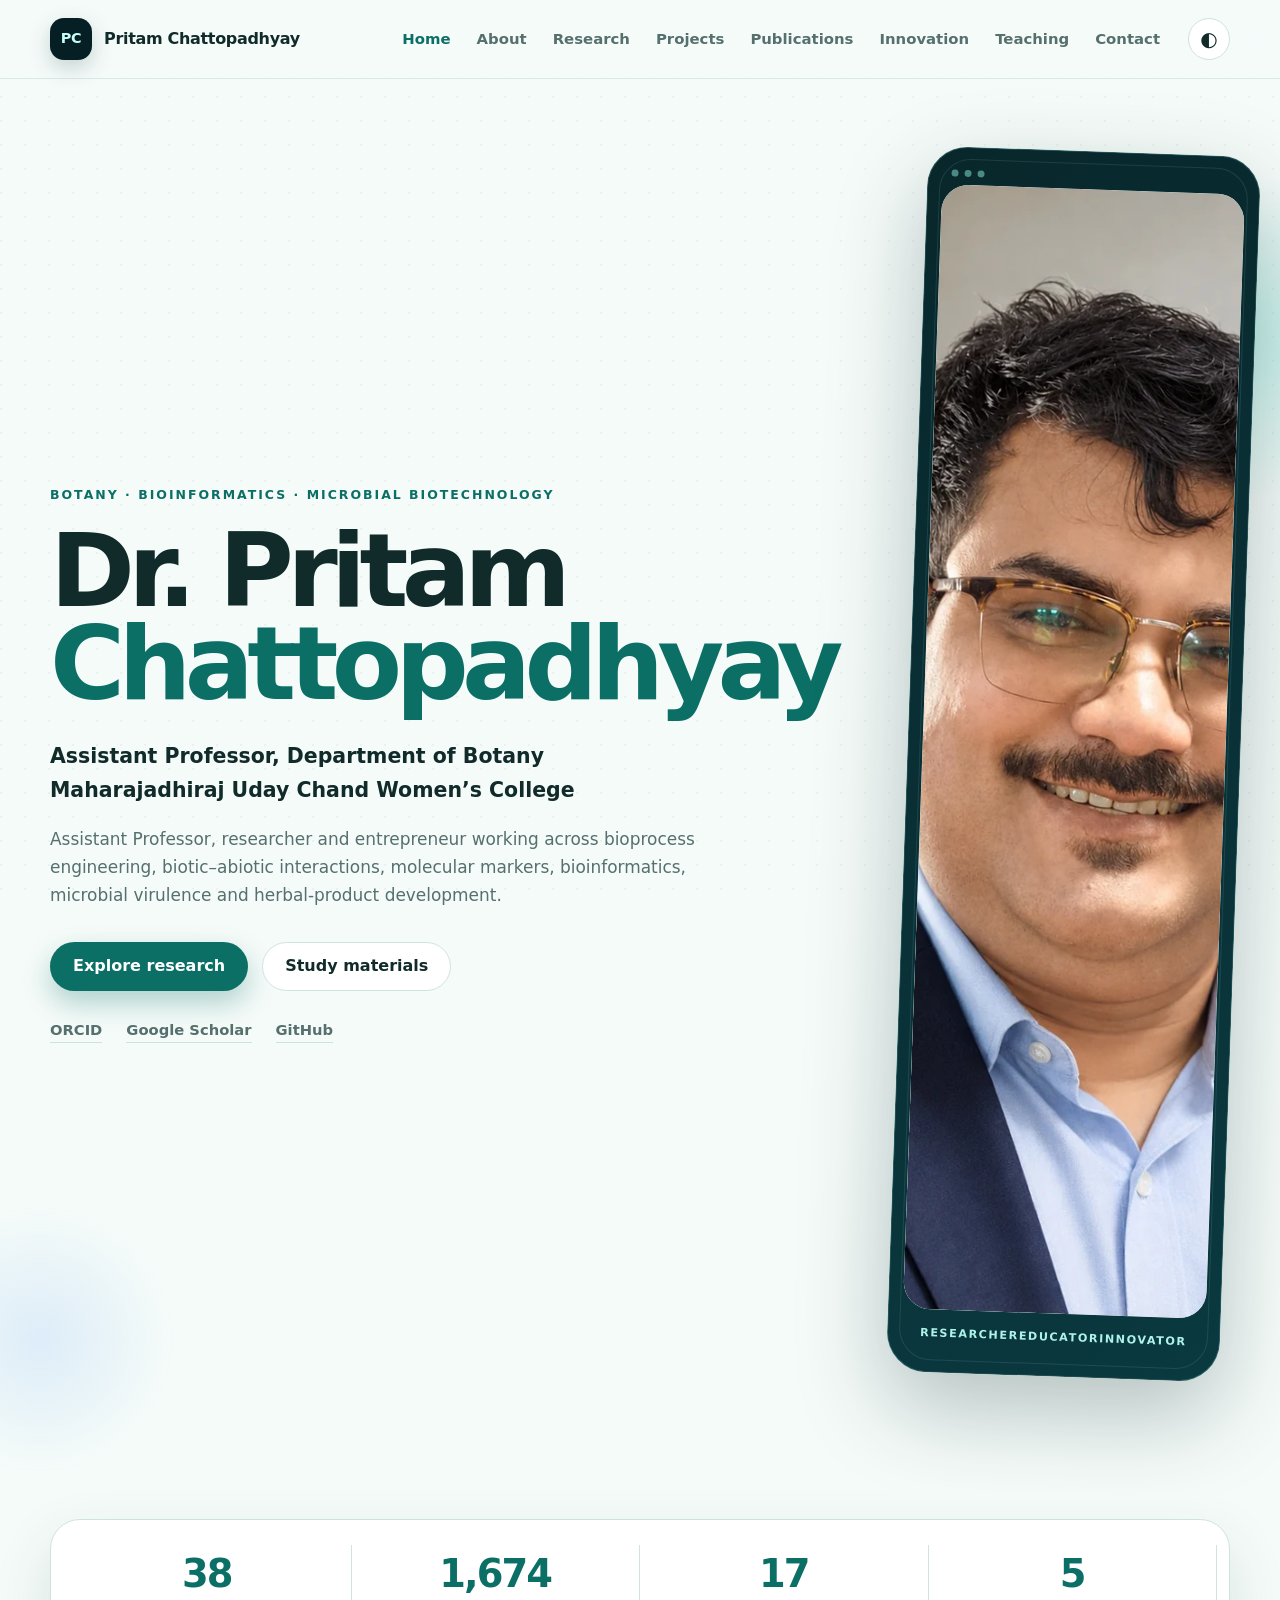
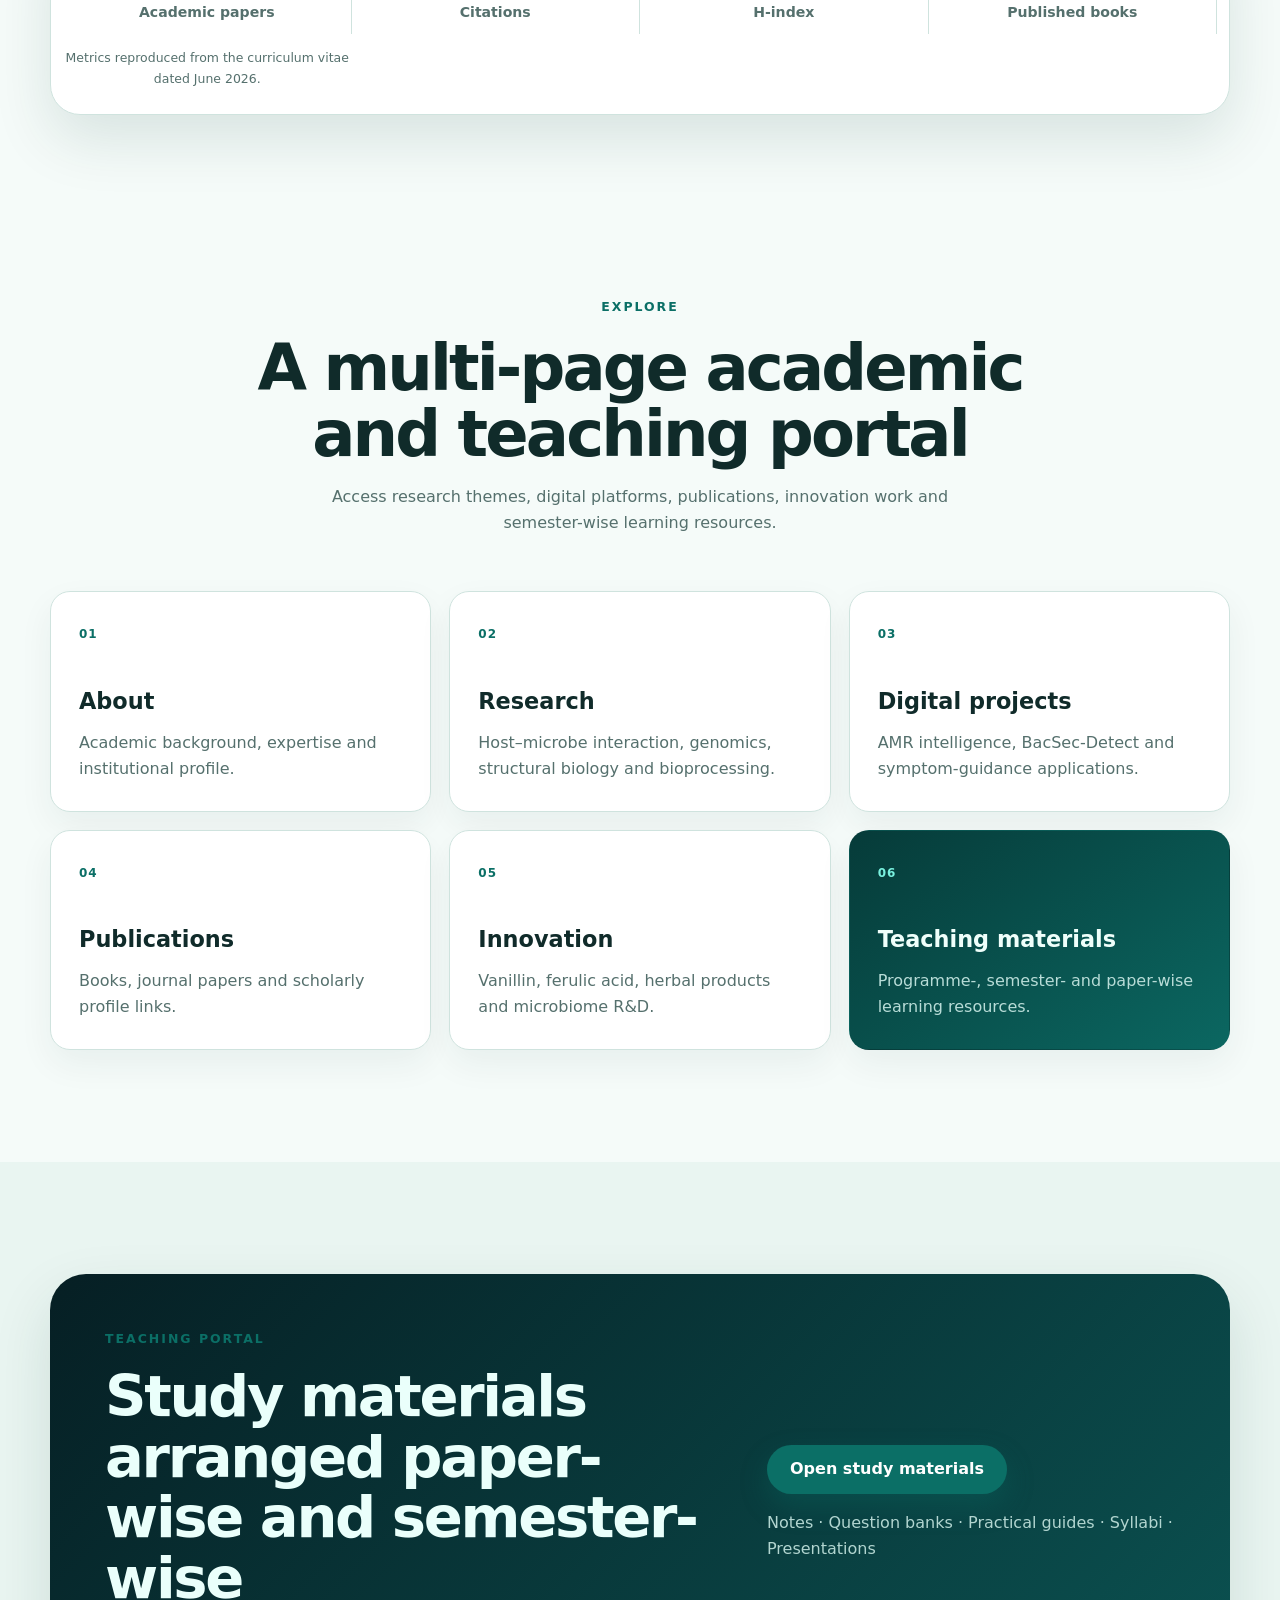
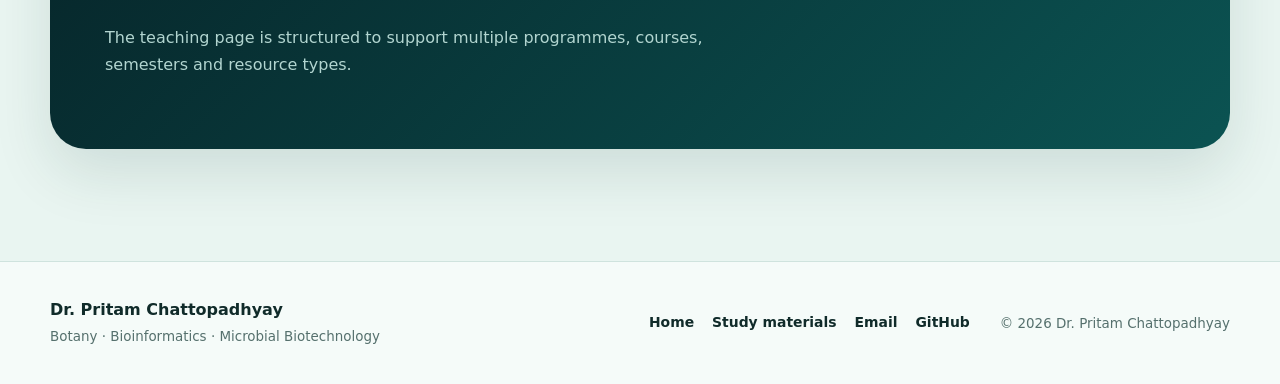
==== commit 66d1fe05: "Update website pages from academic CV" ====
--- a/index.html
+++ b/index.html
@@ -1,103 +1,108 @@
 <!DOCTYPE html>
+
 <html lang="en">
 <head>
-  <meta charset="UTF-8">
-  <meta name="viewport" content="width=device-width, initial-scale=1.0">
-  <meta name="theme-color" content="#0b3d3a">
-  <meta name="description" content="Academic portfolio of Dr. Pritam Chattopadhyay, featuring research, publications, bioinformatics platforms, teaching resources and biotechnology innovation.">
-  <meta name="author" content="Dr. Pritam Chattopadhyay">
-  <meta property="og:title" content="Dr. Pritam Chattopadhyay | Academic Portfolio">
-  <meta property="og:description" content="Academic portfolio of Dr. Pritam Chattopadhyay, featuring research, publications, bioinformatics platforms, teaching resources and biotechnology innovation.">
-  <meta property="og:type" content="website">
-  <meta property="og:url" content="https://pritamy2k.github.io/Chattopadhyay.github.io/">
-  <meta property="og:image" content="https://pritamy2k.github.io/Chattopadhyay.github.io/assets/social-preview.svg">
-  <meta name="twitter:card" content="summary_large_image">
-  <link rel="canonical" href="https://pritamy2k.github.io/Chattopadhyay.github.io/">
-  <link rel="icon" href="assets/favicon.svg" type="image/svg+xml">
-  <link rel="manifest" href="site.webmanifest">
-  <link rel="stylesheet" href="assets/style.css">
-  <title>Dr. Pritam Chattopadhyay | Academic Portfolio</title>
-  <script type="application/ld+json">{
+<meta charset="utf-8"/>
+<meta content="width=device-width, initial-scale=1.0" name="viewport"/>
+<meta content="#0b3d3a" name="theme-color"/>
+<meta content="Academic portfolio of Dr. Pritam Chattopadhyay, featuring research, publications, funded projects, teaching resources, entrepreneurship and biotechnology innovation." name="description"/>
+<meta content="Dr. Pritam Chattopadhyay" name="author"/>
+<meta content="Dr. Pritam Chattopadhyay | Academic Portfolio" property="og:title"/>
+<meta content="Academic portfolio of Dr. Pritam Chattopadhyay, featuring research, publications, funded projects, teaching resources, entrepreneurship and biotechnology innovation." property="og:description"/>
+<meta content="website" property="og:type"/>
+<meta content="https://pritamy2k.github.io/Chattopadhyay.github.io/" property="og:url"/>
+<meta content="https://pritamy2k.github.io/Chattopadhyay.github.io/assets/dr-pritam-chattopadhyay.jpg" property="og:image"/>
+<meta content="summary_large_image" name="twitter:card"/>
+<link href="https://pritamy2k.github.io/Chattopadhyay.github.io/" rel="canonical"/>
+<link href="assets/favicon.svg" rel="icon" type="image/svg+xml"/>
+<link href="site.webmanifest" rel="manifest"/>
+<link href="assets/style.css" rel="stylesheet"/>
+<title>Dr. Pritam Chattopadhyay | Academic Portfolio</title>
+<script type="application/ld+json">{
       "@context":"https://schema.org","@type":"Person","name":"Dr. Pritam Chattopadhyay",
       "jobTitle":"Assistant Professor of Botany","url":"https://pritamy2k.github.io/Chattopadhyay.github.io/",
       "sameAs":["https://orcid.org/0000-0003-0238-5680","https://scholar.google.com/citations?user=QbffhDwAAAAJ","https://github.com/PritamY2K"]
     }</script>
 </head><body>
-  <a class="skip-link" href="#main-content">Skip to content</a>
-  <header class="site-header" id="top">
-    <div class="container nav-wrap">
-      <a class="brand" href="index.html" aria-label="Home">
-        <span class="brand-mark" aria-hidden="true">PC</span>
-        <span class="brand-text">Pritam Chattopadhyay</span>
-      </a>
-      <button class="menu-toggle" type="button" aria-label="Open navigation" aria-expanded="false" aria-controls="primary-nav">
-        <span></span><span></span><span></span>
-      </button>
-      <nav id="primary-nav" class="primary-nav" aria-label="Primary navigation">
-        <a href="index.html" class="active" aria-current="page">Home</a>
-        <a href="about.html">About</a>
-        <a href="research.html">Research</a>
-        <a href="projects.html">Projects</a>
-        <a href="publications.html">Publications</a>
-        <a href="innovation.html">Innovation</a>
-        <a href="teaching.html">Teaching</a>
-        <a href="contact.html">Contact</a>
-      </nav>
-      <button class="theme-toggle" type="button" aria-label="Switch colour theme" title="Switch colour theme"><span aria-hidden="true">◐</span></button>
-    </div>
-  </header>
-  <main id="main-content">
-    <section class="hero section">
-      <div class="hero-orb orb-one" aria-hidden="true"></div><div class="hero-orb orb-two" aria-hidden="true"></div>
-      <div class="container hero-grid">
-        <div class="hero-copy reveal">
-          <p class="eyebrow">Botany · Bioinformatics · Microbial Biotechnology</p>
-          <h1>Dr. Pritam<br><span>Chattopadhyay</span></h1>
-          <p class="hero-role">Assistant Professor, Department of Botany<br>Maharajadhiraj Uday Chand Women’s College</p>
-          <p class="hero-summary">Researcher and educator working across host–microbe interactions, comparative genomics, bioinformatics, structural biology, bioprocess engineering and translational product development.</p>
-          <div class="hero-actions"><a class="button button-primary" href="research.html">Explore research</a><a class="button button-secondary" href="teaching.html">Study materials</a></div>
-          <div class="profile-links" aria-label="Professional profiles"><a href="https://orcid.org/0000-0003-0238-5680" target="_blank" rel="noopener noreferrer">ORCID</a><a href="https://scholar.google.com/citations?user=QbffhDwAAAAJ" target="_blank" rel="noopener noreferrer">Google Scholar</a><a href="https://github.com/PritamY2K" target="_blank" rel="noopener noreferrer">GitHub</a></div>
-        </div>
-        <div class="hero-visual reveal" aria-label="Scientific profile illustration">
-          <div class="portrait-card"><div class="portrait-topline"><span></span><span></span><span></span></div>
-            <svg class="science-portrait" viewBox="0 0 520 560" role="img" aria-labelledby="portrait-title portrait-desc">
-              <title id="portrait-title">PC scientific monogram</title><desc id="portrait-desc">An abstract DNA and network illustration surrounding the initials PC.</desc>
-              <defs><linearGradient id="g1" x1="0" y1="0" x2="1" y2="1"><stop offset="0%" stop-color="#2dd4bf"/><stop offset="100%" stop-color="#60a5fa"/></linearGradient><radialGradient id="g2"><stop offset="0%" stop-color="#ffffff" stop-opacity="0.24"/><stop offset="100%" stop-color="#ffffff" stop-opacity="0"/></radialGradient></defs>
-              <circle cx="260" cy="260" r="180" fill="url(#g2)"/><g fill="none" stroke="url(#g1)" stroke-width="7" stroke-linecap="round" opacity="0.9"><path d="M132 94 C360 166 154 346 386 438"/><path d="M388 94 C160 166 366 346 134 438"/></g>
-              <g stroke="#b9fff5" stroke-width="3" opacity="0.65"><line x1="178" y1="121" x2="341" y2="121"/><line x1="157" y1="175" x2="362" y2="175"/><line x1="151" y1="232" x2="369" y2="232"/><line x1="164" y1="292" x2="356" y2="292"/><line x1="151" y1="352" x2="369" y2="352"/><line x1="179" y1="412" x2="341" y2="412"/></g>
-              <circle cx="260" cy="264" r="105" fill="#061f24" stroke="#8df7e8" stroke-width="2"/><text x="260" y="291" text-anchor="middle" fill="#f4fffd" font-size="92" font-weight="800" font-family="Arial, sans-serif">PC</text><text x="260" y="331" text-anchor="middle" fill="#95e9dd" font-size="18" letter-spacing="5" font-family="Arial, sans-serif">SCIENCE</text>
-            </svg><div class="portrait-caption"><span>Research</span><span>Education</span><span>Innovation</span></div>
-          </div>
-        </div>
-      </div>
-    </section>
-    <section class="metrics section-compact" aria-label="Academic metrics"><div class="container metrics-grid reveal"><article><strong>38</strong><span>Academic papers</span></article><article><strong>17</strong><span>H-index</span></article><article><strong>5</strong><span>Published books</span></article><article><strong>6</strong><span>Book chapters</span></article></div></section>
-    <section class="section"><div class="container"><div class="section-heading centered reveal"><p class="eyebrow">Explore</p><h2>A multi-page academic and teaching portal</h2><p>Access research themes, digital platforms, publications, innovation work and semester-wise learning resources.</p></div>
-      <div class="portal-grid">
-        <a class="portal-card reveal" href="about.html"><span>01</span><h3>About</h3><p>Academic background, expertise and institutional profile.</p></a>
-        <a class="portal-card reveal" href="research.html"><span>02</span><h3>Research</h3><p>Host–microbe interaction, genomics, structural biology and bioprocessing.</p></a>
-        <a class="portal-card reveal" href="projects.html"><span>03</span><h3>Digital projects</h3><p>AMR intelligence, BacSec-Detect and symptom-guidance applications.</p></a>
-        <a class="portal-card reveal" href="publications.html"><span>04</span><h3>Publications</h3><p>Books, journal papers and scholarly profile links.</p></a>
-        <a class="portal-card reveal" href="innovation.html"><span>05</span><h3>Innovation</h3><p>Vanillin, ferulic acid, herbal products and microbiome R&amp;D.</p></a>
-        <a class="portal-card reveal featured" href="teaching.html"><span>06</span><h3>Teaching materials</h3><p>Programme-, semester- and paper-wise learning resources.</p></a>
-      </div>
-    </section>
-    <section class="section section-tinted"><div class="container contact-card reveal"><div><p class="eyebrow">Teaching portal</p><h2>Study materials arranged paper-wise and semester-wise</h2><p>The teaching page is structured to support multiple programmes, courses, semesters and resource types.</p></div><div class="contact-actions"><a class="button button-primary" href="teaching.html">Open study materials</a><p>Notes · Question banks · Practical guides · Syllabi · Presentations</p></div></div></section>
-  </main>
-  <footer class="site-footer">
-    <div class="container footer-grid">
-      <div><strong>Dr. Pritam Chattopadhyay</strong><p>Botany · Bioinformatics · Microbial Biotechnology</p></div>
-      <div class="footer-links">
-        <a href="index.html">Home</a>
-        <a href="teaching.html">Study materials</a>
-        <a href="mailto:pritam.biotechnol@gmail.com">Email</a>
-        <a href="https://github.com/PritamY2K" target="_blank" rel="noopener noreferrer">GitHub</a>
-      </div>
-      <p class="copyright">© <span id="current-year"></span> Dr. Pritam Chattopadhyay</p>
-    </div>
-  </footer>
-  <noscript><p class="noscript">JavaScript is needed for filters and enhanced navigation.</p></noscript>
-  <script src="assets/script.js" defer></script>
-  
+<a class="skip-link" href="#main-content">Skip to content</a>
+<header class="site-header" id="top">
+<div class="container nav-wrap">
+<a aria-label="Home" class="brand" href="index.html">
+<span aria-hidden="true" class="brand-mark">PC</span>
+<span class="brand-text">Pritam Chattopadhyay</span>
+</a>
+<button aria-controls="primary-nav" aria-expanded="false" aria-label="Open navigation" class="menu-toggle" type="button">
+<span></span><span></span><span></span>
+</button>
+<nav aria-label="Primary navigation" class="primary-nav" id="primary-nav">
+<a aria-current="page" class="active" href="index.html">Home</a>
+<a href="about.html">About</a>
+<a href="research.html">Research</a>
+<a href="projects.html">Projects</a>
+<a href="publications.html">Publications</a>
+<a href="innovation.html">Innovation</a>
+<a href="teaching.html">Teaching</a>
+<a href="contact.html">Contact</a>
+</nav>
+<button aria-label="Switch colour theme" class="theme-toggle" title="Switch colour theme" type="button"><span aria-hidden="true">◐</span></button>
+</div>
+</header>
+<main id="main-content">
+<section class="hero section">
+<div aria-hidden="true" class="hero-orb orb-one"></div><div aria-hidden="true" class="hero-orb orb-two"></div>
+<div class="container hero-grid">
+<div class="hero-copy reveal">
+<p class="eyebrow">Botany · Bioinformatics · Microbial Biotechnology</p>
+<h1>Dr. Pritam<br/><span>Chattopadhyay</span></h1>
+<p class="hero-role">Assistant Professor, Department of Botany<br/>Maharajadhiraj Uday Chand Women’s College</p>
+<p class="hero-summary">Assistant Professor, researcher and entrepreneur working across bioprocess engineering, biotic–abiotic interactions, molecular markers, bioinformatics, microbial virulence and herbal-product development.</p>
+<div class="hero-actions"><a class="button button-primary" href="research.html">Explore research</a><a class="button button-secondary" href="teaching.html">Study materials</a></div>
+<div aria-label="Professional profiles" class="profile-links"><a href="https://orcid.org/0000-0003-0238-5680" rel="noopener noreferrer" target="_blank">ORCID</a><a href="https://scholar.google.com/citations?user=QbffhDwAAAAJ" rel="noopener noreferrer" target="_blank">Google Scholar</a><a href="https://github.com/PritamY2K" rel="noopener noreferrer" target="_blank">GitHub</a></div>
+</div>
+<div aria-label="Professional portrait of Dr. Pritam Chattopadhyay" class="hero-visual reveal">
+<div class="portrait-card profile-photo-card">
+<div aria-hidden="true" class="portrait-topline">
+<span></span><span></span><span></span>
+</div>
+<picture>
+<source srcset="assets/dr-pritam-chattopadhyay.webp" type="image/webp"/>
+<img alt="Professional portrait of Dr. Pritam Chattopadhyay" class="profile-portrait" decoding="async" fetchpriority="high" height="1125" src="assets/dr-pritam-chattopadhyay.jpg" width="900"/>
+</picture>
+<div aria-label="Professional roles" class="portrait-caption">
+<span>Researcher</span>
+<span>Educator</span>
+<span>Innovator</span>
+</div>
+</div>
+</div>
+</div>
+</section>
+<section aria-label="Academic metrics" class="metrics section-compact"><div class="container metrics-grid reveal"><article><strong>38</strong><span>Academic papers</span></article><article><strong>1,674</strong><span>Citations</span></article><article><strong>17</strong><span>H-index</span></article><article><strong>5</strong><span>Published books</span></article><p class="metrics-note">Metrics reproduced from the curriculum vitae dated June 2026.</p></div></section>
+<section class="section"><div class="container"><div class="section-heading centered reveal"><p class="eyebrow">Explore</p><h2>A multi-page academic and teaching portal</h2><p>Access research themes, digital platforms, publications, innovation work and semester-wise learning resources.</p></div>
+<div class="portal-grid">
+<a class="portal-card reveal" href="about.html"><span>01</span><h3>About</h3><p>Academic background, expertise and institutional profile.</p></a>
+<a class="portal-card reveal" href="research.html"><span>02</span><h3>Research</h3><p>Host–microbe interaction, genomics, structural biology and bioprocessing.</p></a>
+<a class="portal-card reveal" href="projects.html"><span>03</span><h3>Digital projects</h3><p>AMR intelligence, BacSec-Detect and symptom-guidance applications.</p></a>
+<a class="portal-card reveal" href="publications.html"><span>04</span><h3>Publications</h3><p>Books, journal papers and scholarly profile links.</p></a>
+<a class="portal-card reveal" href="innovation.html"><span>05</span><h3>Innovation</h3><p>Vanillin, ferulic acid, herbal products and microbiome R&amp;D.</p></a>
+<a class="portal-card reveal featured" href="teaching.html"><span>06</span><h3>Teaching materials</h3><p>Programme-, semester- and paper-wise learning resources.</p></a>
+</div>
+</div></section>
+<section class="section section-tinted"><div class="container contact-card reveal"><div><p class="eyebrow">Teaching portal</p><h2>Study materials arranged paper-wise and semester-wise</h2><p>The teaching page is structured to support multiple programmes, courses, semesters and resource types.</p></div><div class="contact-actions"><a class="button button-primary" href="teaching.html">Open study materials</a><p>Notes · Question banks · Practical guides · Syllabi · Presentations</p></div></div></section>
+</main>
+<footer class="site-footer">
+<div class="container footer-grid">
+<div><strong>Dr. Pritam Chattopadhyay</strong><p>Botany · Bioinformatics · Microbial Biotechnology</p></div>
+<div class="footer-links">
+<a href="index.html">Home</a>
+<a href="teaching.html">Study materials</a>
+<a href="mailto:pritam.biotechnol@gmail.com">Email</a>
+<a href="https://github.com/PritamY2K" rel="noopener noreferrer" target="_blank">GitHub</a>
+</div>
+<p class="copyright">© <span id="current-year"></span> Dr. Pritam Chattopadhyay</p>
+</div>
+</footer>
+<noscript><p class="noscript">JavaScript is needed for filters and enhanced navigation.</p></noscript>
+<script defer="" src="assets/script.js"></script>
 </body>
 </html>
--- a/assets/style.css
+++ b/assets/style.css
@@ -294,3 +294,183 @@
   .resource-link { grid-template-columns: 42px 1fr; }
   .resource-link b { grid-column: 2; }
 }
+
+
+/* Professional homepage portrait */
+.profile-photo-card {
+  padding: 14px;
+  background: linear-gradient(145deg, #08272b, #0a3940);
+  overflow: hidden;
+}
+.profile-photo-card picture {
+  display: block;
+  overflow: hidden;
+  border-radius: 27px;
+  background: #dce8e5;
+}
+.profile-portrait {
+  display: block;
+  width: 100%;
+  aspect-ratio: 4 / 5;
+  object-fit: cover;
+  object-position: center center;
+  border-radius: 27px;
+  filter: saturate(0.98) contrast(1.01);
+}
+.profile-photo-card .portrait-caption {
+  padding-top: 15px;
+}
+@media (max-width: 680px) {
+  .profile-photo-card {
+    max-width: 440px;
+    margin-inline: auto;
+  }
+}
+
+
+/* CV-enriched page components */
+.timeline-grid {
+  display: grid;
+  grid-template-columns: repeat(4, 1fr);
+  gap: 16px;
+}
+.timeline-card {
+  min-height: 220px;
+  padding: 25px;
+  border: 1px solid var(--line);
+  border-radius: var(--radius-md);
+  background: var(--surface);
+  box-shadow: 0 14px 34px rgba(13, 58, 56, 0.06);
+}
+.timeline-card > span {
+  display: inline-flex;
+  padding: 6px 10px;
+  border-radius: 999px;
+  background: var(--surface-2);
+  color: var(--primary);
+  font-size: 0.76rem;
+  font-weight: 900;
+}
+.timeline-card h3 {
+  margin: 36px 0 10px;
+  font-size: 1.2rem;
+}
+.timeline-card p {
+  margin: 0;
+  color: var(--muted);
+  font-size: 0.9rem;
+}
+.publication-list {
+  display: grid;
+  gap: 12px;
+  margin-top: 38px;
+}
+.publication-item {
+  display: grid;
+  grid-template-columns: 72px 1fr auto;
+  gap: 20px;
+  align-items: center;
+  padding: 22px 24px;
+  border: 1px solid var(--line);
+  border-radius: 16px;
+  background: var(--surface);
+}
+.publication-year {
+  display: grid;
+  place-items: center;
+  min-height: 50px;
+  border-radius: 14px;
+  background: var(--surface-2);
+  color: var(--primary);
+  font-weight: 900;
+}
+.publication-item h3 {
+  margin: 0 0 6px;
+  font-size: 1rem;
+  line-height: 1.4;
+}
+.publication-item p {
+  margin: 0;
+  color: var(--muted);
+  font-size: 0.88rem;
+}
+.publication-item > a {
+  color: var(--primary);
+  font-weight: 850;
+  white-space: nowrap;
+}
+.two-column-content {
+  display: grid;
+  grid-template-columns: 1fr 1fr;
+  gap: 45px;
+}
+.compact-entry-list {
+  display: grid;
+  gap: 12px;
+  margin-top: 28px;
+}
+.compact-entry {
+  display: grid;
+  grid-template-columns: 66px 1fr;
+  gap: 16px;
+  align-items: start;
+  padding: 19px;
+  border: 1px solid var(--line);
+  border-radius: 14px;
+  background: var(--surface);
+}
+.compact-entry > span {
+  color: var(--primary);
+  font-weight: 900;
+}
+.compact-entry h3 {
+  margin: 0 0 5px;
+  font-size: 0.98rem;
+  line-height: 1.35;
+}
+.compact-entry p {
+  margin: 0;
+  color: var(--muted);
+  font-size: 0.86rem;
+}
+.teaching-card {
+  padding: 24px;
+  border: 1px solid var(--line);
+  border-radius: var(--radius-md);
+  background: var(--surface);
+}
+.teaching-card > span {
+  color: var(--primary);
+  font-size: 0.76rem;
+  font-weight: 900;
+  letter-spacing: 0.08em;
+}
+.teaching-card h3 {
+  margin: 24px 0 8px;
+}
+.teaching-card p {
+  margin: 0;
+  color: var(--muted);
+}
+.project-disclaimer {
+  margin-top: 24px;
+}
+@media (max-width: 980px) {
+  .timeline-grid {
+    grid-template-columns: repeat(2, 1fr);
+  }
+  .two-column-content {
+    grid-template-columns: 1fr;
+  }
+}
+@media (max-width: 680px) {
+  .timeline-grid {
+    grid-template-columns: 1fr;
+  }
+  .publication-item {
+    grid-template-columns: 58px 1fr;
+  }
+  .publication-item > a {
+    grid-column: 2;
+  }
+}
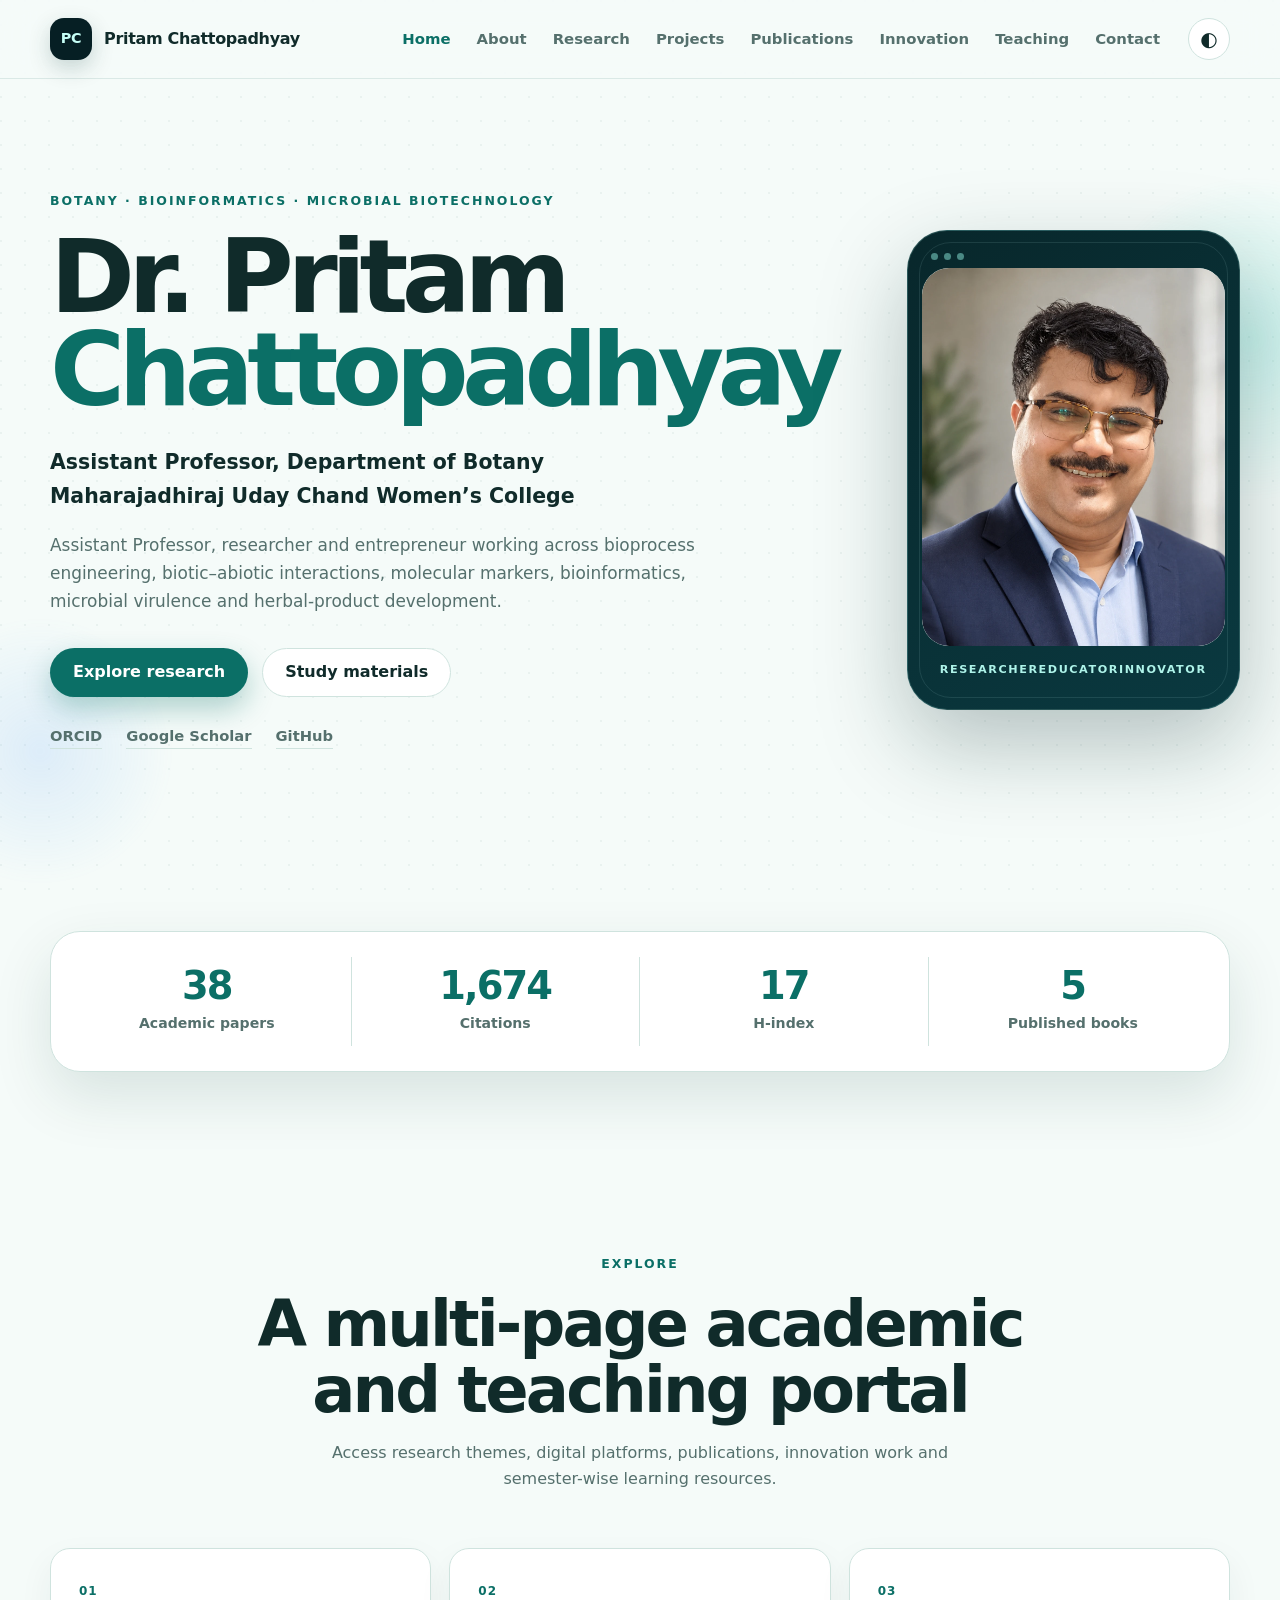
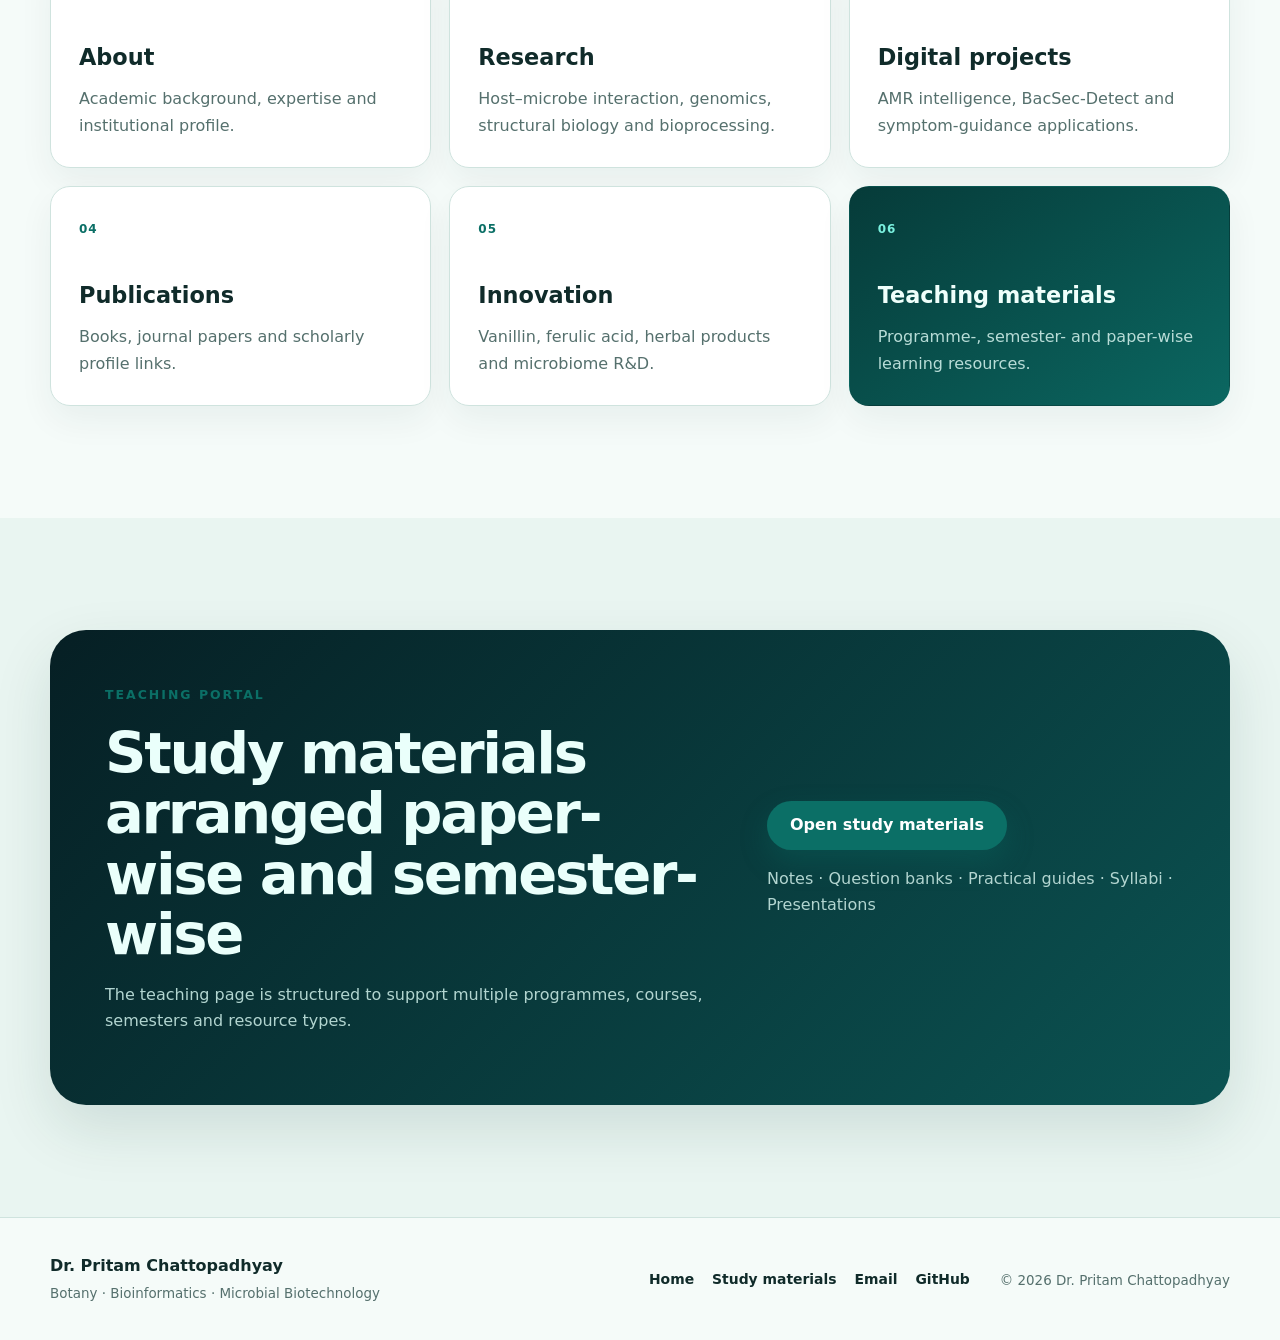
==== commit 6462ee08: "Correct homepage portrait and refine website wording" ====
--- a/index.html
+++ b/index.html
@@ -66,7 +66,7 @@
 </div>
 <picture>
 <source srcset="assets/dr-pritam-chattopadhyay.webp" type="image/webp"/>
-<img alt="Professional portrait of Dr. Pritam Chattopadhyay" class="profile-portrait" decoding="async" fetchpriority="high" height="1125" src="assets/dr-pritam-chattopadhyay.jpg" width="900"/>
+<img alt="Professional portrait of Dr. Pritam Chattopadhyay" class="profile-portrait" decoding="async" fetchpriority="high" height="1402" src="assets/dr-pritam-chattopadhyay.jpg" width="1122"/>
 </picture>
 <div aria-label="Professional roles" class="portrait-caption">
 <span>Researcher</span>
@@ -77,7 +77,7 @@
 </div>
 </div>
 </section>
-<section aria-label="Academic metrics" class="metrics section-compact"><div class="container metrics-grid reveal"><article><strong>38</strong><span>Academic papers</span></article><article><strong>1,674</strong><span>Citations</span></article><article><strong>17</strong><span>H-index</span></article><article><strong>5</strong><span>Published books</span></article><p class="metrics-note">Metrics reproduced from the curriculum vitae dated June 2026.</p></div></section>
+<section aria-label="Academic metrics" class="metrics section-compact"><div class="container metrics-grid reveal"><article><strong>38</strong><span>Academic papers</span></article><article><strong>1,674</strong><span>Citations</span></article><article><strong>17</strong><span>H-index</span></article><article><strong>5</strong><span>Published books</span></article></div></section>
 <section class="section"><div class="container"><div class="section-heading centered reveal"><p class="eyebrow">Explore</p><h2>A multi-page academic and teaching portal</h2><p>Access research themes, digital platforms, publications, innovation work and semester-wise learning resources.</p></div>
 <div class="portal-grid">
 <a class="portal-card reveal" href="about.html"><span>01</span><h3>About</h3><p>Academic background, expertise and institutional profile.</p></a>
--- a/assets/style.css
+++ b/assets/style.css
@@ -100,7 +100,7 @@
 .hero-orb { position: absolute; border-radius: 50%; filter: blur(3px); pointer-events: none; z-index: -1; }
 .orb-one { width: 340px; height: 340px; right: -140px; top: 90px; background: radial-gradient(circle, rgba(45, 212, 191, 0.22), transparent 67%); }
 .orb-two { width: 280px; height: 280px; left: -100px; bottom: 10px; background: radial-gradient(circle, rgba(96, 165, 250, 0.16), transparent 67%); }
-.portrait-card { position: relative; background: linear-gradient(145deg, #08272b, #0a3940); border: 1px solid rgba(177, 255, 245, 0.2); border-radius: 40px; padding: 18px; box-shadow: 0 34px 90px rgba(6, 42, 44, 0.28); transform: rotate(2deg); }
+.portrait-card { position: relative; background: linear-gradient(145deg, #08272b, #0a3940); border: 1px solid rgba(177, 255, 245, 0.2); border-radius: 40px; padding: 18px; box-shadow: 0 34px 90px rgba(6, 42, 44, 0.28); transform: none; }
 .portrait-card::after { content: ""; position: absolute; inset: 11px; border: 1px solid rgba(201, 255, 247, 0.1); border-radius: 32px; pointer-events: none; }
 .portrait-topline { display: flex; gap: 6px; padding: 8px 9px; }
 .portrait-topline span { width: 7px; height: 7px; border-radius: 50%; background: #8ce9dc; opacity: 0.5; }
@@ -311,9 +311,10 @@
 .profile-portrait {
   display: block;
   width: 100%;
-  aspect-ratio: 4 / 5;
-  object-fit: cover;
-  object-position: center center;
+  height: auto;
+  max-width: 100%;
+  object-fit: contain;
+  object-position: center;
   border-radius: 27px;
   filter: saturate(0.98) contrast(1.01);
 }
@@ -474,3 +475,11 @@
     grid-column: 2;
   }
 }
+
+/* Preserve the selected portrait's natural proportions */
+
+.profile-photo-card picture {
+  width: 100%;
+  height: auto;
+  aspect-ratio: auto;
+}
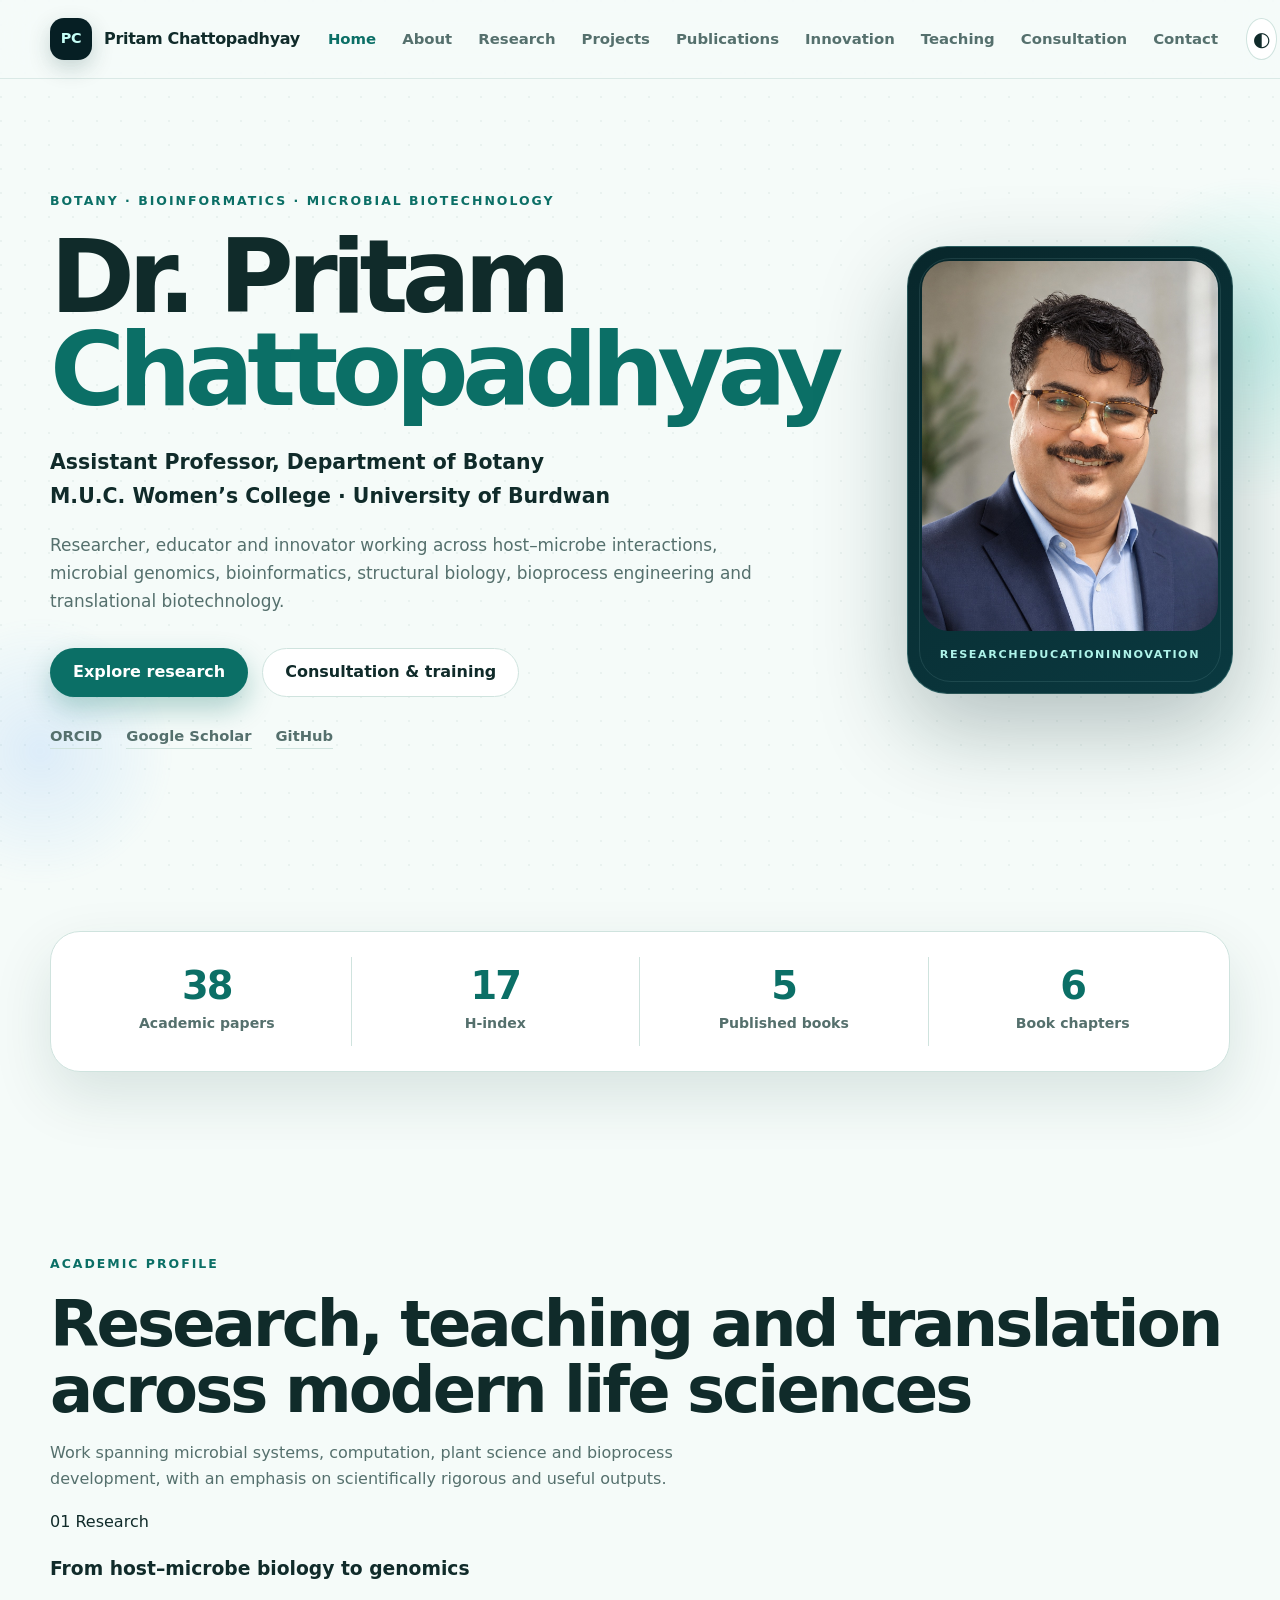
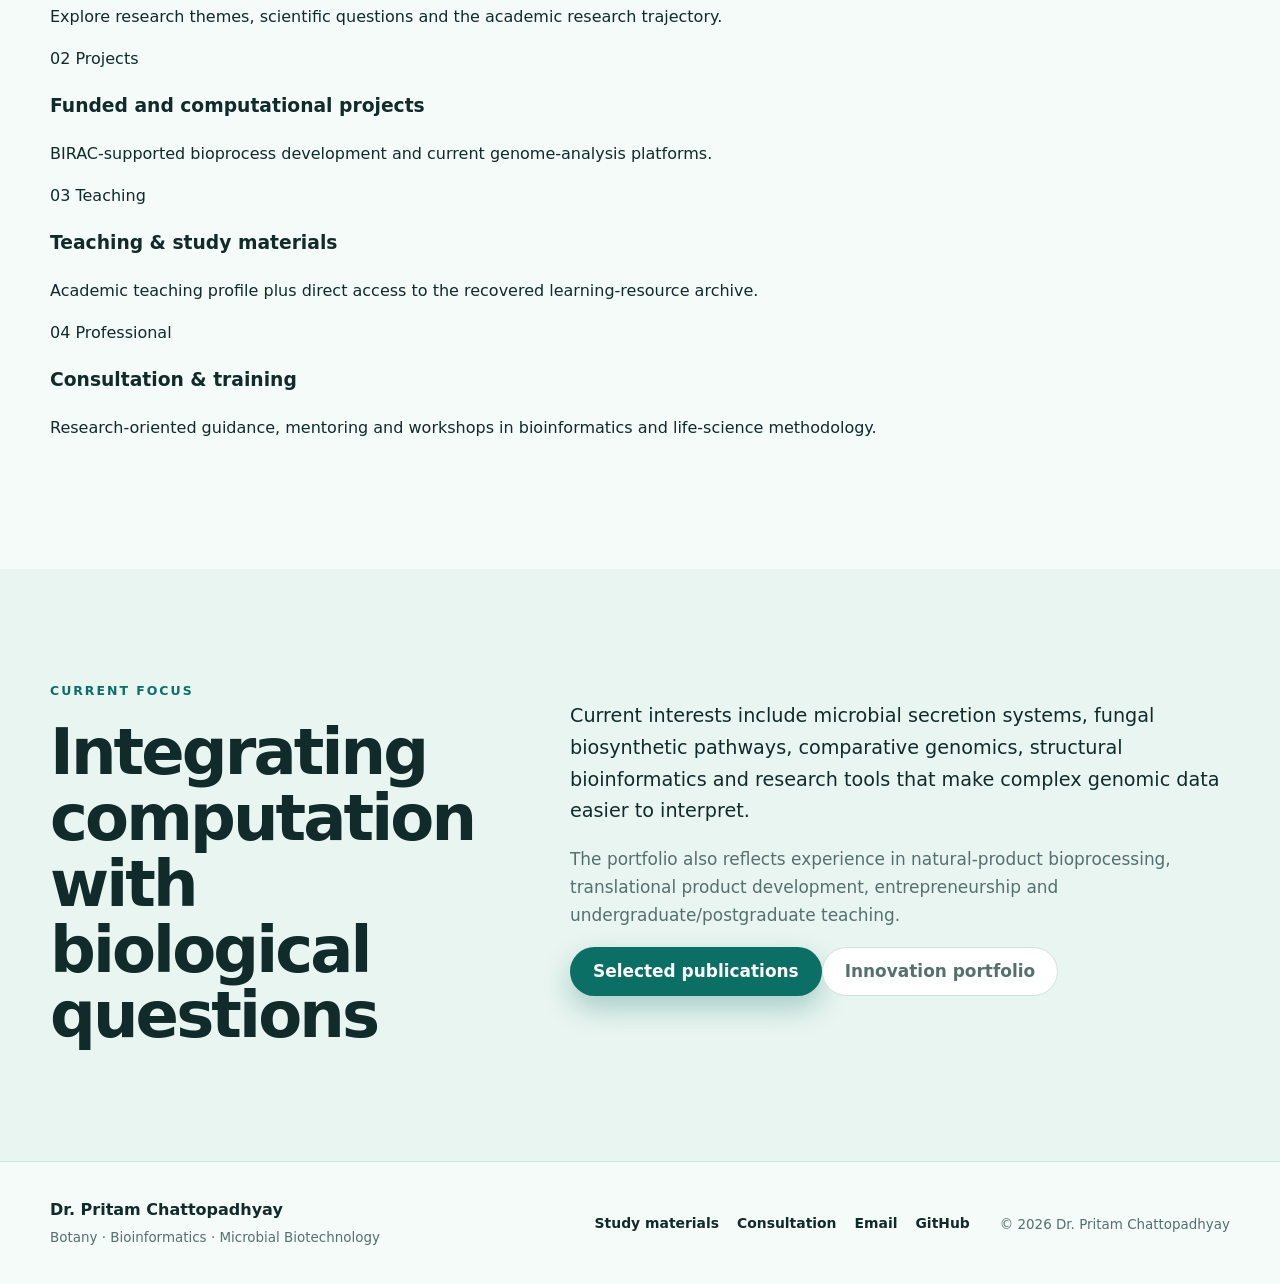
==== commit e5413e16: "Update Innovation, Teaching and Consultation pages" ====
--- a/index.html
+++ b/index.html
@@ -1,108 +1,51 @@
 <!DOCTYPE html>
-
 <html lang="en">
 <head>
-<meta charset="utf-8"/>
-<meta content="width=device-width, initial-scale=1.0" name="viewport"/>
-<meta content="#0b3d3a" name="theme-color"/>
-<meta content="Academic portfolio of Dr. Pritam Chattopadhyay, featuring research, publications, funded projects, teaching resources, entrepreneurship and biotechnology innovation." name="description"/>
-<meta content="Dr. Pritam Chattopadhyay" name="author"/>
-<meta content="Dr. Pritam Chattopadhyay | Academic Portfolio" property="og:title"/>
-<meta content="Academic portfolio of Dr. Pritam Chattopadhyay, featuring research, publications, funded projects, teaching resources, entrepreneurship and biotechnology innovation." property="og:description"/>
-<meta content="website" property="og:type"/>
-<meta content="https://pritamy2k.github.io/Chattopadhyay.github.io/" property="og:url"/>
-<meta content="https://pritamy2k.github.io/Chattopadhyay.github.io/assets/dr-pritam-chattopadhyay.jpg" property="og:image"/>
-<meta content="summary_large_image" name="twitter:card"/>
-<link href="https://pritamy2k.github.io/Chattopadhyay.github.io/" rel="canonical"/>
-<link href="assets/favicon.svg" rel="icon" type="image/svg+xml"/>
-<link href="site.webmanifest" rel="manifest"/>
-<link href="assets/style.css" rel="stylesheet"/>
+<meta charset="utf-8">
+<meta name="viewport" content="width=device-width, initial-scale=1.0">
+<meta name="theme-color" content="#0b3d3a">
+<meta name="description" content="Academic portfolio of Dr. Pritam Chattopadhyay: research, publications, teaching, innovation, bioinformatics platforms, consultation and training.">
+<meta name="keywords" content="Pritam Chattopadhyay, Botany, Bioinformatics, Microbial Biotechnology">
+<meta name="author" content="Dr. Pritam Chattopadhyay">
+<meta property="og:title" content="Dr. Pritam Chattopadhyay | Academic Portfolio">
+<meta property="og:description" content="Academic portfolio of Dr. Pritam Chattopadhyay: research, publications, teaching, innovation, bioinformatics platforms, consultation and training.">
+<meta property="og:type" content="website">
+<meta property="og:url" content="https://pritamy2k.github.io/Chattopadhyay.github.io/">
+<meta property="og:image" content="https://pritamy2k.github.io/Chattopadhyay.github.io/assets/dr-pritam-chattopadhyay.jpg">
+<meta name="twitter:card" content="summary_large_image">
+<link rel="canonical" href="https://pritamy2k.github.io/Chattopadhyay.github.io/">
+<link rel="stylesheet" href="assets/style.css">
 <title>Dr. Pritam Chattopadhyay | Academic Portfolio</title>
-<script type="application/ld+json">{
-      "@context":"https://schema.org","@type":"Person","name":"Dr. Pritam Chattopadhyay",
-      "jobTitle":"Assistant Professor of Botany","url":"https://pritamy2k.github.io/Chattopadhyay.github.io/",
-      "sameAs":["https://orcid.org/0000-0003-0238-5680","https://scholar.google.com/citations?user=QbffhDwAAAAJ","https://github.com/PritamY2K"]
-    }</script>
 </head><body>
 <a class="skip-link" href="#main-content">Skip to content</a>
-<header class="site-header" id="top">
-<div class="container nav-wrap">
-<a aria-label="Home" class="brand" href="index.html">
-<span aria-hidden="true" class="brand-mark">PC</span>
-<span class="brand-text">Pritam Chattopadhyay</span>
-</a>
-<button aria-controls="primary-nav" aria-expanded="false" aria-label="Open navigation" class="menu-toggle" type="button">
-<span></span><span></span><span></span>
-</button>
-<nav aria-label="Primary navigation" class="primary-nav" id="primary-nav">
-<a aria-current="page" class="active" href="index.html">Home</a>
+<header class="site-header" id="top"><div class="container nav-wrap">
+<a class="brand" href="index.html" aria-label="Home"><span class="brand-mark" aria-hidden="true">PC</span><span class="brand-text">Pritam Chattopadhyay</span></a>
+<button class="menu-toggle" type="button" aria-label="Open navigation" aria-expanded="false" aria-controls="primary-nav"><span></span><span></span><span></span></button>
+<nav id="primary-nav" class="primary-nav" aria-label="Primary navigation"><a href="index.html" class="active" aria-current="page">Home</a>
 <a href="about.html">About</a>
 <a href="research.html">Research</a>
 <a href="projects.html">Projects</a>
 <a href="publications.html">Publications</a>
 <a href="innovation.html">Innovation</a>
 <a href="teaching.html">Teaching</a>
-<a href="contact.html">Contact</a>
-</nav>
-<button aria-label="Switch colour theme" class="theme-toggle" title="Switch colour theme" type="button"><span aria-hidden="true">◐</span></button>
-</div>
-</header>
-<main id="main-content">
-<section class="hero section">
-<div aria-hidden="true" class="hero-orb orb-one"></div><div aria-hidden="true" class="hero-orb orb-two"></div>
-<div class="container hero-grid">
-<div class="hero-copy reveal">
-<p class="eyebrow">Botany · Bioinformatics · Microbial Biotechnology</p>
-<h1>Dr. Pritam<br/><span>Chattopadhyay</span></h1>
-<p class="hero-role">Assistant Professor, Department of Botany<br/>Maharajadhiraj Uday Chand Women’s College</p>
-<p class="hero-summary">Assistant Professor, researcher and entrepreneur working across bioprocess engineering, biotic–abiotic interactions, molecular markers, bioinformatics, microbial virulence and herbal-product development.</p>
-<div class="hero-actions"><a class="button button-primary" href="research.html">Explore research</a><a class="button button-secondary" href="teaching.html">Study materials</a></div>
-<div aria-label="Professional profiles" class="profile-links"><a href="https://orcid.org/0000-0003-0238-5680" rel="noopener noreferrer" target="_blank">ORCID</a><a href="https://scholar.google.com/citations?user=QbffhDwAAAAJ" rel="noopener noreferrer" target="_blank">Google Scholar</a><a href="https://github.com/PritamY2K" rel="noopener noreferrer" target="_blank">GitHub</a></div>
-</div>
-<div aria-label="Professional portrait of Dr. Pritam Chattopadhyay" class="hero-visual reveal">
-<div class="portrait-card profile-photo-card">
-<div aria-hidden="true" class="portrait-topline">
-<span></span><span></span><span></span>
-</div>
-<picture>
-<source srcset="assets/dr-pritam-chattopadhyay.webp" type="image/webp"/>
-<img alt="Professional portrait of Dr. Pritam Chattopadhyay" class="profile-portrait" decoding="async" fetchpriority="high" height="1402" src="assets/dr-pritam-chattopadhyay.jpg" width="1122"/>
-</picture>
-<div aria-label="Professional roles" class="portrait-caption">
-<span>Researcher</span>
-<span>Educator</span>
-<span>Innovator</span>
-</div>
-</div>
-</div>
-</div>
-</section>
-<section aria-label="Academic metrics" class="metrics section-compact"><div class="container metrics-grid reveal"><article><strong>38</strong><span>Academic papers</span></article><article><strong>1,674</strong><span>Citations</span></article><article><strong>17</strong><span>H-index</span></article><article><strong>5</strong><span>Published books</span></article></div></section>
-<section class="section"><div class="container"><div class="section-heading centered reveal"><p class="eyebrow">Explore</p><h2>A multi-page academic and teaching portal</h2><p>Access research themes, digital platforms, publications, innovation work and semester-wise learning resources.</p></div>
-<div class="portal-grid">
-<a class="portal-card reveal" href="about.html"><span>01</span><h3>About</h3><p>Academic background, expertise and institutional profile.</p></a>
-<a class="portal-card reveal" href="research.html"><span>02</span><h3>Research</h3><p>Host–microbe interaction, genomics, structural biology and bioprocessing.</p></a>
-<a class="portal-card reveal" href="projects.html"><span>03</span><h3>Digital projects</h3><p>AMR intelligence, BacSec-Detect and symptom-guidance applications.</p></a>
-<a class="portal-card reveal" href="publications.html"><span>04</span><h3>Publications</h3><p>Books, journal papers and scholarly profile links.</p></a>
-<a class="portal-card reveal" href="innovation.html"><span>05</span><h3>Innovation</h3><p>Vanillin, ferulic acid, herbal products and microbiome R&amp;D.</p></a>
-<a class="portal-card reveal featured" href="teaching.html"><span>06</span><h3>Teaching materials</h3><p>Programme-, semester- and paper-wise learning resources.</p></a>
-</div>
-</div></section>
-<section class="section section-tinted"><div class="container contact-card reveal"><div><p class="eyebrow">Teaching portal</p><h2>Study materials arranged paper-wise and semester-wise</h2><p>The teaching page is structured to support multiple programmes, courses, semesters and resource types.</p></div><div class="contact-actions"><a class="button button-primary" href="teaching.html">Open study materials</a><p>Notes · Question banks · Practical guides · Syllabi · Presentations</p></div></div></section>
-</main>
-<footer class="site-footer">
-<div class="container footer-grid">
+<a href="consultation-training.html">Consultation</a>
+<a href="contact.html">Contact</a></nav>
+<button class="theme-toggle" type="button" aria-label="Switch colour theme" title="Switch colour theme"><span aria-hidden="true">◐</span></button>
+</div></header><main id="main-content">
+<section class="hero section"><div class="hero-orb orb-one" aria-hidden="true"></div><div class="hero-orb orb-two" aria-hidden="true"></div>
+<div class="container hero-grid"><div class="hero-copy reveal"><p class="eyebrow">Botany · Bioinformatics · Microbial Biotechnology</p>
+<h1>Dr. Pritam<br><span>Chattopadhyay</span></h1>
+<p class="hero-role">Assistant Professor, Department of Botany<br>M.U.C. Women’s College · University of Burdwan</p>
+<p class="hero-summary">Researcher, educator and innovator working across host–microbe interactions, microbial genomics, bioinformatics, structural biology, bioprocess engineering and translational biotechnology.</p>
+<div class="hero-actions"><a class="button button-primary" href="research.html">Explore research</a><a class="button button-secondary" href="consultation-training.html">Consultation &amp; training</a></div>
+<div class="profile-links"><a href="https://orcid.org/0000-0003-0238-5680" target="_blank" rel="noopener">ORCID</a><a href="https://scholar.google.com/citations?user=QbffhDwAAAAJ" target="_blank" rel="noopener">Google Scholar</a><a href="https://github.com/PritamY2K" target="_blank" rel="noopener">GitHub</a></div></div>
+<div class="hero-visual reveal"><div class="portrait-card profile-photo-card"><picture><img class="hero-photo" src="assets/dr-pritam-chattopadhyay.jpg" alt="Dr. Pritam Chattopadhyay" loading="eager"></picture><div class="portrait-caption"><span>Research</span><span>Education</span><span>Innovation</span></div></div></div></div></section>
+<section class="metrics section-compact"><div class="container metrics-grid reveal"><article><strong>38</strong><span>Academic papers</span></article><article><strong>17</strong><span>H-index</span></article><article><strong>5</strong><span>Published books</span></article><article><strong>6</strong><span>Book chapters</span></article></div></section>
+<section class="section"><div class="container"><div class="section-heading reveal"><p class="eyebrow">Academic profile</p><h2>Research, teaching and translation across modern life sciences</h2><p>Work spanning microbial systems, computation, plant science and bioprocess development, with an emphasis on scientifically rigorous and useful outputs.</p></div>
+<div class="quick-grid"><a class="quick-card reveal" href="research.html"><span>01 Research</span><h3>From host–microbe biology to genomics</h3><p>Explore research themes, scientific questions and the academic research trajectory.</p></a><a class="quick-card reveal" href="projects.html"><span>02 Projects</span><h3>Funded and computational projects</h3><p>BIRAC-supported bioprocess development and current genome-analysis platforms.</p></a><a class="quick-card reveal" href="teaching.html"><span>03 Teaching</span><h3>Teaching &amp; study materials</h3><p>Academic teaching profile plus direct access to the recovered learning-resource archive.</p></a><a class="quick-card reveal" href="consultation-training.html"><span>04 Professional</span><h3>Consultation &amp; training</h3><p>Research-oriented guidance, mentoring and workshops in bioinformatics and life-science methodology.</p></a></div></div></section>
+<section class="section section-tinted"><div class="container split-layout"><div class="section-heading reveal"><p class="eyebrow">Current focus</p><h2>Integrating computation with biological questions</h2></div><div class="prose reveal"><p>Current interests include microbial secretion systems, fungal biosynthetic pathways, comparative genomics, structural bioinformatics and research tools that make complex genomic data easier to interpret.</p><p>The portfolio also reflects experience in natural-product bioprocessing, translational product development, entrepreneurship and undergraduate/postgraduate teaching.</p><div class="page-actions"><a class="button button-primary" href="publications.html">Selected publications</a><a class="button button-secondary" href="innovation.html">Innovation portfolio</a></div></div></div></section>
+</main><footer class="site-footer"><div class="container footer-grid">
 <div><strong>Dr. Pritam Chattopadhyay</strong><p>Botany · Bioinformatics · Microbial Biotechnology</p></div>
-<div class="footer-links">
-<a href="index.html">Home</a>
-<a href="teaching.html">Study materials</a>
-<a href="mailto:pritam.biotechnol@gmail.com">Email</a>
-<a href="https://github.com/PritamY2K" rel="noopener noreferrer" target="_blank">GitHub</a>
-</div>
+<div class="footer-links"><a href="teaching.html">Study materials</a><a href="consultation-training.html">Consultation</a><a href="mailto:pritam.biotechnol@gmail.com">Email</a><a href="https://github.com/PritamY2K" target="_blank" rel="noopener noreferrer">GitHub</a></div>
 <p class="copyright">© <span id="current-year"></span> Dr. Pritam Chattopadhyay</p>
-</div>
-</footer>
-<noscript><p class="noscript">JavaScript is needed for filters and enhanced navigation.</p></noscript>
-<script defer="" src="assets/script.js"></script>
-</body>
-</html>+</div></footer><noscript><p class="noscript">JavaScript enhances navigation, theme controls and page transitions.</p></noscript><script src="assets/script.js" defer></script></body></html>
